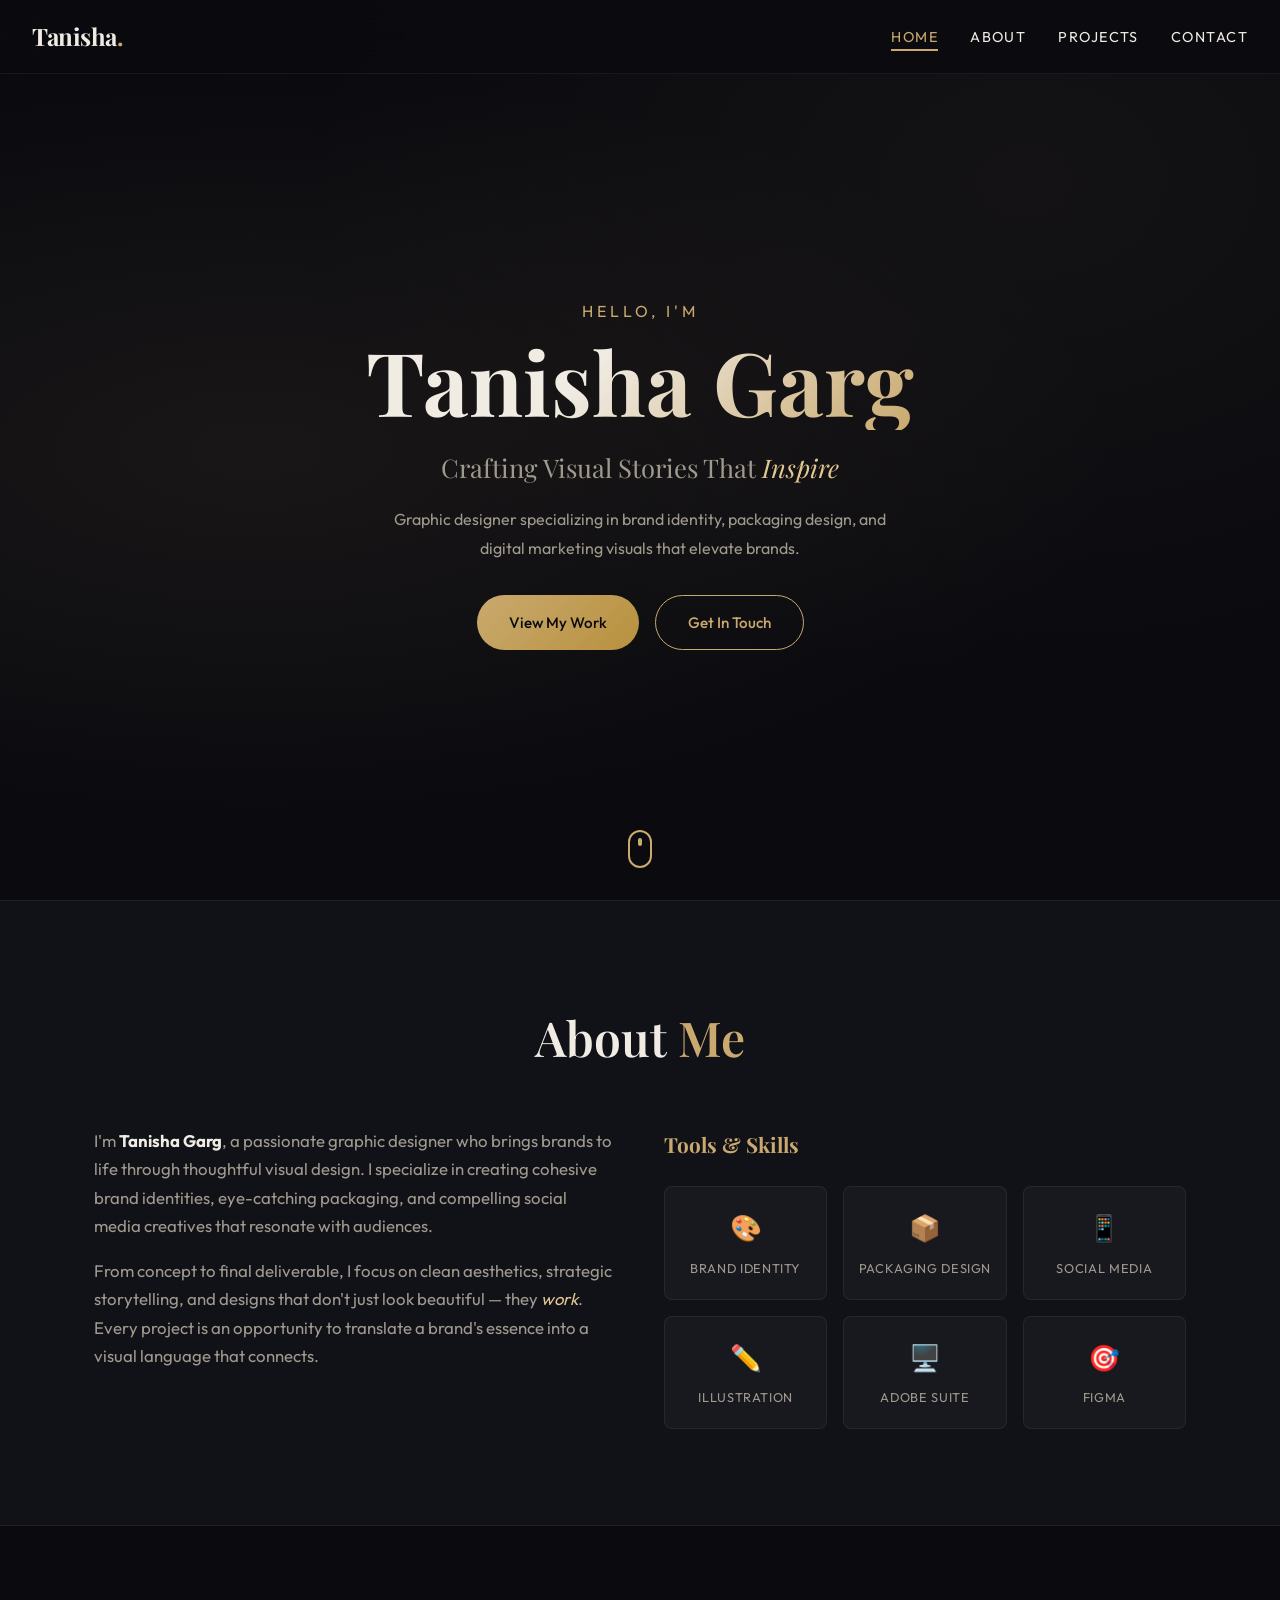
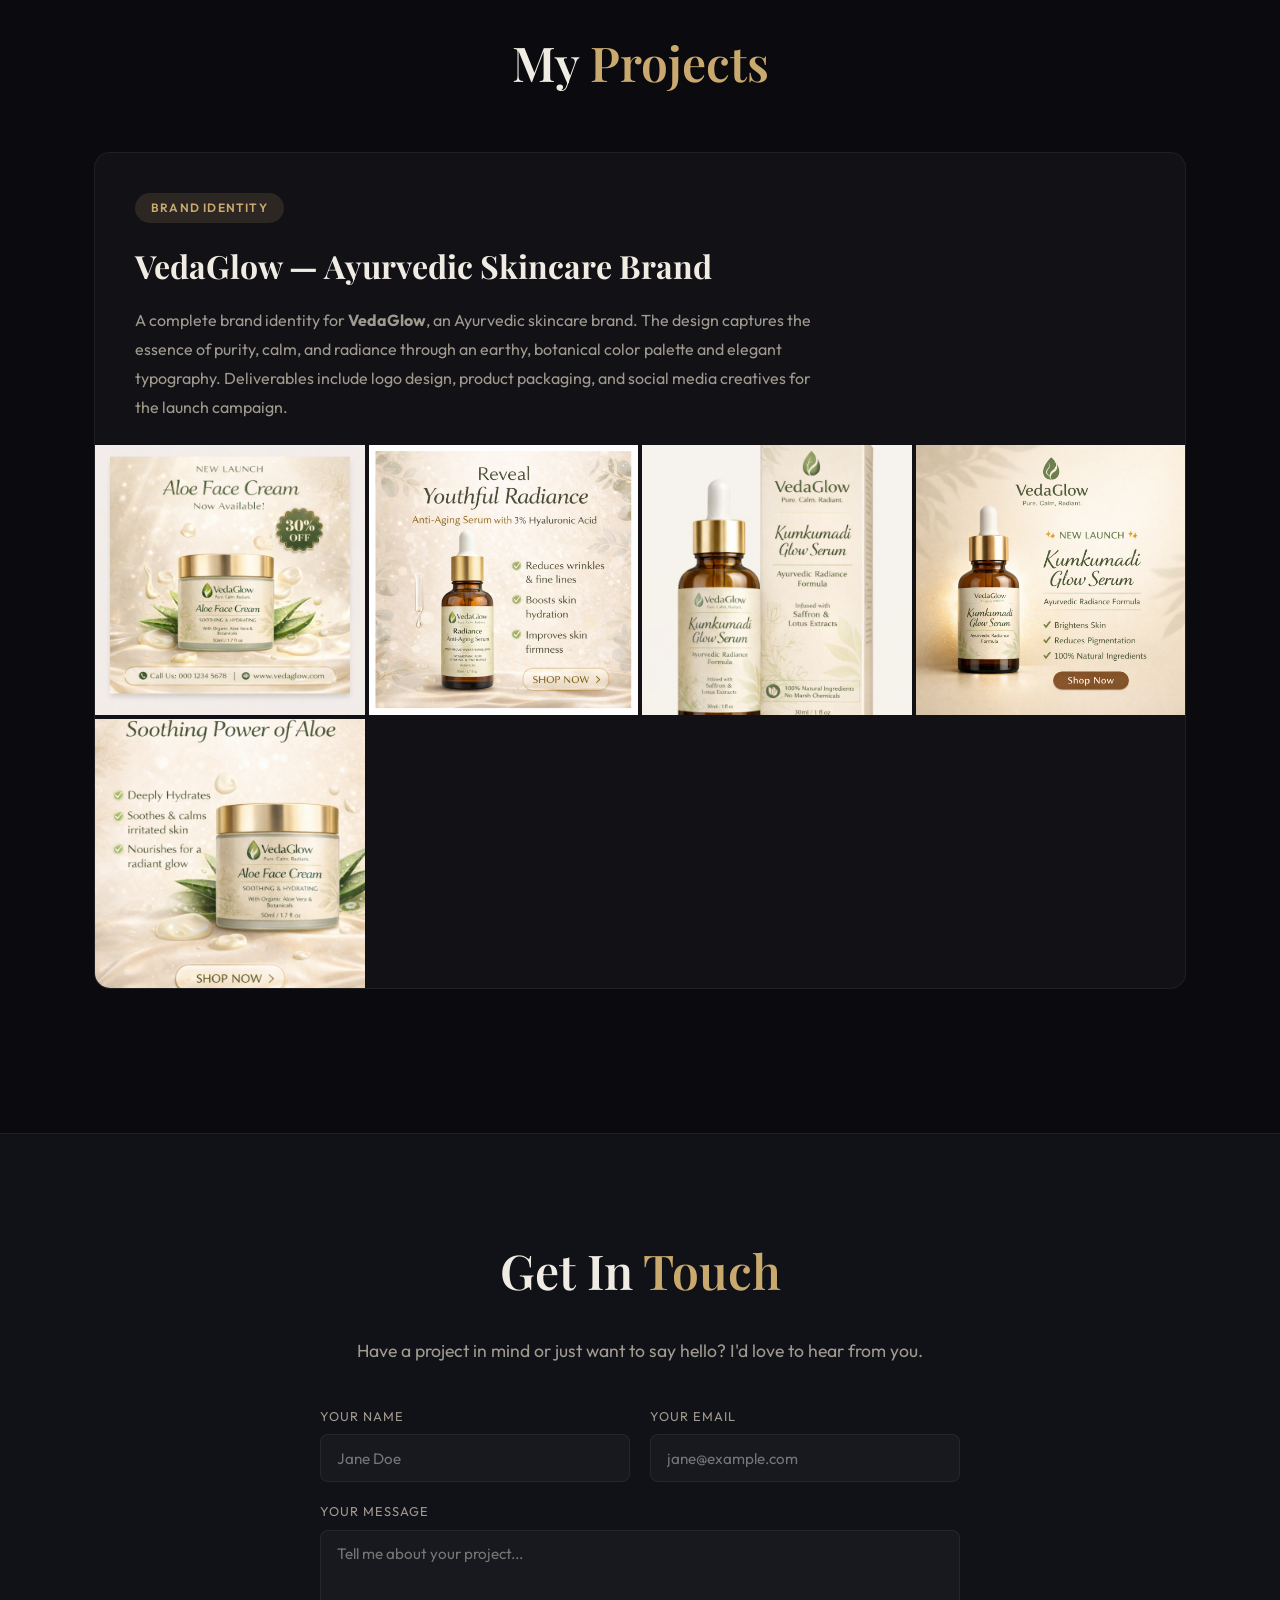
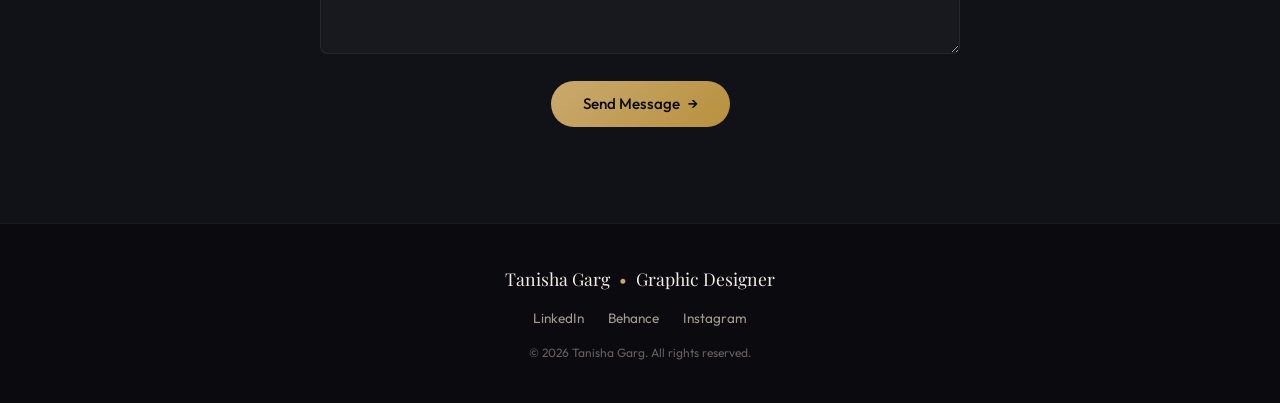
==== index.html @ 3cafcf08 "Initial portfolio website" ====
<!DOCTYPE html>
<html lang="en">
<head>
  <meta charset="UTF-8" />
  <meta name="viewport" content="width=device-width, initial-scale=1.0" />
  <title>Tanisha Garg — Graphic Designer Portfolio</title>
  <meta name="description" content="Portfolio of Tanisha Garg, a creative graphic designer specializing in brand identity, packaging, and visual storytelling." />

  <!-- Fonts -->
  <link rel="preconnect" href="https://fonts.googleapis.com" />
  <link rel="preconnect" href="https://fonts.gstatic.com" crossorigin />
  <link href="https://fonts.googleapis.com/css2?family=Outfit:wght@300;400;500;600;700&family=Playfair+Display:ital,wght@0,400;0,600;0,700;1,400&display=swap" rel="stylesheet" />

  <!-- Styles -->
  <link rel="stylesheet" href="style.css" />
</head>
<body>

  <!-- ═══════════════════ NAVBAR ═══════════════════ -->
  <nav class="navbar" id="navbar">
    <a href="#hero" class="nav-logo">Tanisha<span>.</span></a>
    <button class="nav-toggle" id="nav-toggle" aria-label="Toggle navigation">
      <span></span><span></span><span></span>
    </button>
    <ul class="nav-links" id="nav-links">
      <li><a href="#hero" class="nav-link active">Home</a></li>
      <li><a href="#about" class="nav-link">About</a></li>
      <li><a href="#projects" class="nav-link">Projects</a></li>
      <li><a href="#contact" class="nav-link">Contact</a></li>
    </ul>
  </nav>

  <!-- ═══════════════════ HERO ═══════════════════ -->
  <section class="hero" id="hero">
    <div class="hero-particles" id="hero-particles"></div>
    <div class="hero-content">
      <p class="hero-greeting reveal">Hello, I'm</p>
      <h1 class="hero-name reveal">Tanisha Garg</h1>
      <p class="hero-tagline reveal">Crafting Visual Stories That <em>Inspire</em></p>
      <p class="hero-description reveal">
        Graphic designer specializing in brand identity, packaging design,
        and digital marketing visuals that elevate brands.
      </p>
      <div class="hero-cta reveal">
        <a href="#projects" class="btn btn-primary">View My Work</a>
        <a href="#contact" class="btn btn-outline">Get In Touch</a>
      </div>
    </div>
    <div class="hero-scroll-indicator">
      <span></span>
    </div>
  </section>

  <!-- ═══════════════════ ABOUT ═══════════════════ -->
  <section class="about" id="about">
    <div class="container">
      <h2 class="section-title reveal">About <span>Me</span></h2>
      <div class="about-grid">
        <div class="about-text reveal">
          <p>
            I'm <strong>Tanisha Garg</strong>, a passionate graphic designer who brings brands
            to life through thoughtful visual design. I specialize in creating cohesive brand
            identities, eye-catching packaging, and compelling social media creatives that
            resonate with audiences.
          </p>
          <p>
            From concept to final deliverable, I focus on clean aesthetics, strategic
            storytelling, and designs that don't just look beautiful — they <em>work</em>.
            Every project is an opportunity to translate a brand's essence into a visual
            language that connects.
          </p>
        </div>
        <div class="about-skills reveal">
          <h3>Tools & Skills</h3>
          <div class="skills-grid">
            <div class="skill-item">
              <div class="skill-icon">🎨</div>
              <span>Brand Identity</span>
            </div>
            <div class="skill-item">
              <div class="skill-icon">📦</div>
              <span>Packaging Design</span>
            </div>
            <div class="skill-item">
              <div class="skill-icon">📱</div>
              <span>Social Media</span>
            </div>
            <div class="skill-item">
              <div class="skill-icon">✏️</div>
              <span>Illustration</span>
            </div>
            <div class="skill-item">
              <div class="skill-icon">🖥️</div>
              <span>Adobe Suite</span>
            </div>
            <div class="skill-item">
              <div class="skill-icon">🎯</div>
              <span>Figma</span>
            </div>
          </div>
        </div>
      </div>
    </div>
  </section>

  <!-- ═══════════════════ PROJECTS ═══════════════════ -->
  <section class="projects" id="projects">
    <div class="container">
      <h2 class="section-title reveal">My <span>Projects</span></h2>

      <!-- ─── PROJECT CARD: VedaGlow ─── -->
      <article class="project-card reveal" id="project-vedaglow">
        <div class="project-header">
          <div class="project-tag">Brand Identity</div>
          <h3 class="project-title">VedaGlow — Ayurvedic Skincare Brand</h3>
          <p class="project-description">
            A complete brand identity for <strong>VedaGlow</strong>, an Ayurvedic skincare brand.
            The design captures the essence of purity, calm, and radiance through an earthy,
            botanical color palette and elegant typography. Deliverables include logo design,
            product packaging, and social media creatives for the launch campaign.
          </p>
        </div>
        <div class="project-gallery">
          <div class="gallery-item">
            <img src="images/vedaglow-aloe-cream-ad.png" alt="VedaGlow Aloe Face Cream promotional ad" loading="lazy" />
          </div>
          <div class="gallery-item">
            <img src="images/vedaglow-anti-aging-serum.jpg" alt="VedaGlow Radiance Anti-Aging Serum ad" loading="lazy" />
          </div>
          <div class="gallery-item">
            <img src="images/vedaglow-kumkumadi-packaging.png" alt="VedaGlow Kumkumadi Glow Serum product packaging" loading="lazy" />
          </div>
          <div class="gallery-item">
            <img src="images/vedaglow-kumkumadi-ad.jpg" alt="VedaGlow Kumkumadi Glow Serum social media ad" loading="lazy" />
          </div>
          <div class="gallery-item">
            <img src="images/vedaglow-aloe-cream-shop.jpg" alt="VedaGlow Aloe Face Cream shop now creative" loading="lazy" />
          </div>
        </div>
      </article>

      <!-- ─── ADD MORE PROJECTS BELOW ─── -->
      <!--
        To add a new project, copy the <article class="project-card"> block above,
        paste it here, and update the images, title, description, and tag.
        See the walkthrough for detailed instructions.
      -->

    </div>
  </section>

  <!-- ═══════════════════ CONTACT ═══════════════════ -->
  <section class="contact" id="contact">
    <div class="container">
      <h2 class="section-title reveal">Get In <span>Touch</span></h2>
      <p class="contact-intro reveal">
        Have a project in mind or just want to say hello? I'd love to hear from you.
      </p>
      <form class="contact-form reveal" id="contact-form" action="https://formspree.io/f/your-form-id" method="POST">
        <div class="form-group">
          <label for="name">Your Name</label>
          <input type="text" id="name" name="name" placeholder="Jane Doe" required />
        </div>
        <div class="form-group">
          <label for="email">Your Email</label>
          <input type="email" id="email" name="email" placeholder="jane@example.com" required />
        </div>
        <div class="form-group full-width">
          <label for="message">Your Message</label>
          <textarea id="message" name="message" rows="5" placeholder="Tell me about your project..." required></textarea>
        </div>
        <button type="submit" class="btn btn-primary" id="submit-btn">
          Send Message <span class="btn-arrow">→</span>
        </button>
      </form>
    </div>
  </section>

  <!-- ═══════════════════ FOOTER ═══════════════════ -->
  <footer class="footer">
    <div class="container footer-content">
      <p class="footer-brand">Tanisha Garg <span>•</span> Graphic Designer</p>
      <div class="footer-links">
        <a href="https://www.linkedin.com/" target="_blank" rel="noopener" aria-label="LinkedIn">LinkedIn</a>
        <a href="https://www.behance.net/" target="_blank" rel="noopener" aria-label="Behance">Behance</a>
        <a href="https://www.instagram.com/" target="_blank" rel="noopener" aria-label="Instagram">Instagram</a>
      </div>
      <p class="footer-copy">&copy; 2026 Tanisha Garg. All rights reserved.</p>
    </div>
  </footer>

  <script src="script.js"></script>
</body>
</html>
---- style.css ----
/* ═══════════════════════════════════════════════════
   TANISHA GARG — PORTFOLIO  •  DESIGN SYSTEM
   ═══════════════════════════════════════════════════ */

/* ── Reset & Variables ── */
*, *::before, *::after { margin: 0; padding: 0; box-sizing: border-box; }

:root {
  /* Palette */
  --bg-primary:    #0a0a0f;
  --bg-secondary:  #111118;
  --bg-card:       rgba(255, 255, 255, 0.03);
  --bg-card-hover: rgba(255, 255, 255, 0.06);
  --text-primary:  #f0ece4;
  --text-secondary:#a09a8e;
  --accent:        #c9a96e;
  --accent-light:  #e0c891;
  --accent-glow:   rgba(201, 169, 110, 0.15);
  --border:        rgba(255, 255, 255, 0.06);
  --border-hover:  rgba(201, 169, 110, 0.3);

  /* Typography */
  --font-body:    'Outfit', sans-serif;
  --font-display: 'Playfair Display', serif;

  /* Spacing */
  --section-padding: 6rem 0;
  --container-width: 1140px;

  /* Misc */
  --radius:     16px;
  --radius-sm:  8px;
  --transition: 0.35s cubic-bezier(.4,0,.2,1);
}

html {
  scroll-behavior: smooth;
  scroll-padding-top: 80px;
}

body {
  font-family: var(--font-body);
  background: var(--bg-primary);
  color: var(--text-primary);
  line-height: 1.7;
  overflow-x: hidden;
  -webkit-font-smoothing: antialiased;
}

a { color: inherit; text-decoration: none; }
img { max-width: 100%; display: block; }
ul { list-style: none; }

.container {
  max-width: var(--container-width);
  margin: 0 auto;
  padding: 0 1.5rem;
}

/* ── Section Title ── */
.section-title {
  font-family: var(--font-display);
  font-size: clamp(2rem, 5vw, 3rem);
  text-align: center;
  margin-bottom: 3rem;
  font-weight: 600;
}
.section-title span { color: var(--accent); }

/* ═══════════════════════════════════════════════════
   NAVBAR
   ═══════════════════════════════════════════════════ */
.navbar {
  position: fixed;
  top: 0; left: 0; right: 0;
  z-index: 1000;
  display: flex;
  align-items: center;
  justify-content: space-between;
  padding: 1rem 2rem;
  background: rgba(10, 10, 15, 0.8);
  backdrop-filter: blur(20px);
  -webkit-backdrop-filter: blur(20px);
  border-bottom: 1px solid var(--border);
  transition: var(--transition);
}
.navbar.scrolled { padding: 0.7rem 2rem; background: rgba(10, 10, 15, 0.95); }

.nav-logo {
  font-family: var(--font-display);
  font-size: 1.5rem;
  font-weight: 700;
  letter-spacing: -0.02em;
}
.nav-logo span { color: var(--accent); }

.nav-links {
  display: flex; gap: 2rem;
}
.nav-link {
  font-size: 0.9rem;
  font-weight: 400;
  text-transform: uppercase;
  letter-spacing: 0.1em;
  position: relative;
  padding: 0.3rem 0;
  transition: color var(--transition);
}
.nav-link::after {
  content: '';
  position: absolute;
  bottom: 0; left: 0;
  width: 0; height: 2px;
  background: var(--accent);
  transition: width var(--transition);
}
.nav-link:hover,
.nav-link.active { color: var(--accent); }
.nav-link:hover::after,
.nav-link.active::after { width: 100%; }

/* Hamburger */
.nav-toggle {
  display: none;
  flex-direction: column;
  gap: 5px;
  background: none; border: none; cursor: pointer;
  padding: 4px;
}
.nav-toggle span {
  width: 24px; height: 2px;
  background: var(--text-primary);
  transition: var(--transition);
  border-radius: 2px;
}
.nav-toggle.open span:nth-child(1) { transform: rotate(45deg) translate(5px, 5px); }
.nav-toggle.open span:nth-child(2) { opacity: 0; }
.nav-toggle.open span:nth-child(3) { transform: rotate(-45deg) translate(5px, -5px); }

/* ═══════════════════════════════════════════════════
   HERO
   ═══════════════════════════════════════════════════ */
.hero {
  position: relative;
  min-height: 100vh;
  display: flex;
  align-items: center;
  justify-content: center;
  text-align: center;
  padding: 6rem 1.5rem 3rem;
  background:
    radial-gradient(ellipse at 20% 50%, rgba(201,169,110,0.08) 0%, transparent 60%),
    radial-gradient(ellipse at 80% 20%, rgba(201,169,110,0.05) 0%, transparent 50%),
    var(--bg-primary);
  overflow: hidden;
}

/* Animated particles (created by JS) */
.hero-particles {
  position: absolute; inset: 0;
  pointer-events: none;
  overflow: hidden;
}
.hero-particles .particle {
  position: absolute;
  border-radius: 50%;
  background: var(--accent);
  opacity: 0;
  animation: float-up linear infinite;
}
@keyframes float-up {
  0%   { opacity: 0; transform: translateY(0) scale(0.5); }
  15%  { opacity: 0.6; }
  100% { opacity: 0; transform: translateY(-100vh) scale(0); }
}

.hero-content { position: relative; z-index: 1; max-width: 720px; }

.hero-greeting {
  font-size: 1rem;
  text-transform: uppercase;
  letter-spacing: 0.25em;
  color: var(--accent);
  margin-bottom: 0.5rem;
}
.hero-name {
  font-family: var(--font-display);
  font-size: clamp(2.8rem, 8vw, 5.5rem);
  font-weight: 700;
  line-height: 1.1;
  margin-bottom: 1rem;
  background: linear-gradient(135deg, var(--text-primary) 40%, var(--accent) 100%);
  -webkit-background-clip: text;
  -webkit-text-fill-color: transparent;
  background-clip: text;
}
.hero-tagline {
  font-family: var(--font-display);
  font-size: clamp(1.1rem, 3vw, 1.6rem);
  font-weight: 400;
  color: var(--text-secondary);
  margin-bottom: 1rem;
}
.hero-tagline em {
  color: var(--accent-light);
  font-style: italic;
}
.hero-description {
  font-size: 1rem;
  color: var(--text-secondary);
  max-width: 520px;
  margin: 0 auto 2rem;
  line-height: 1.8;
}
.hero-cta { display: flex; gap: 1rem; justify-content: center; flex-wrap: wrap; }

/* Scroll indicator */
.hero-scroll-indicator {
  position: absolute;
  bottom: 2rem; left: 50%;
  transform: translateX(-50%);
}
.hero-scroll-indicator span {
  display: block;
  width: 24px; height: 38px;
  border: 2px solid var(--accent);
  border-radius: 12px;
  position: relative;
}
.hero-scroll-indicator span::after {
  content: '';
  position: absolute;
  top: 6px; left: 50%;
  width: 4px; height: 8px;
  margin-left: -2px;
  background: var(--accent);
  border-radius: 2px;
  animation: scroll-dot 2s ease-in-out infinite;
}
@keyframes scroll-dot {
  0%, 100% { transform: translateY(0); opacity: 1; }
  50%      { transform: translateY(14px); opacity: 0.2; }
}

/* ── Buttons ── */
.btn {
  display: inline-flex; align-items: center; gap: 0.5rem;
  padding: 0.85rem 2rem;
  border-radius: 50px;
  font-family: var(--font-body);
  font-size: 0.95rem;
  font-weight: 500;
  cursor: pointer;
  border: none;
  transition: var(--transition);
}
.btn-primary {
  background: linear-gradient(135deg, var(--accent), #b8913e);
  color: #0a0a0f;
}
.btn-primary:hover {
  transform: translateY(-2px);
  box-shadow: 0 8px 30px rgba(201, 169, 110, 0.3);
}
.btn-outline {
  background: transparent;
  border: 1px solid var(--accent);
  color: var(--accent);
}
.btn-outline:hover {
  background: var(--accent);
  color: var(--bg-primary);
  transform: translateY(-2px);
}
.btn-arrow { transition: transform var(--transition); }
.btn:hover .btn-arrow { transform: translateX(4px); }

/* ═══════════════════════════════════════════════════
   ABOUT
   ═══════════════════════════════════════════════════ */
.about {
  padding: var(--section-padding);
  background: var(--bg-secondary);
  border-top: 1px solid var(--border);
  border-bottom: 1px solid var(--border);
}

.about-grid {
  display: grid;
  grid-template-columns: 1fr 1fr;
  gap: 3rem;
  align-items: start;
}

.about-text p {
  color: var(--text-secondary);
  margin-bottom: 1rem;
  font-size: 1.05rem;
}
.about-text strong { color: var(--text-primary); }
.about-text em { color: var(--accent-light); }

.about-skills h3 {
  font-family: var(--font-display);
  font-size: 1.3rem;
  margin-bottom: 1.5rem;
  color: var(--accent);
}

.skills-grid {
  display: grid;
  grid-template-columns: repeat(3, 1fr);
  gap: 1rem;
}
.skill-item {
  display: flex; flex-direction: column;
  align-items: center; gap: 0.5rem;
  padding: 1.2rem 0.5rem;
  background: var(--bg-card);
  border: 1px solid var(--border);
  border-radius: var(--radius-sm);
  transition: var(--transition);
}
.skill-item:hover {
  border-color: var(--border-hover);
  background: var(--bg-card-hover);
  transform: translateY(-3px);
}
.skill-icon { font-size: 1.6rem; }
.skill-item span {
  font-size: 0.8rem;
  text-transform: uppercase;
  letter-spacing: 0.05em;
  color: var(--text-secondary);
}

/* ═══════════════════════════════════════════════════
   PROJECTS
   ═══════════════════════════════════════════════════ */
.projects {
  padding: var(--section-padding);
}

.project-card {
  background: var(--bg-card);
  border: 1px solid var(--border);
  border-radius: var(--radius);
  overflow: hidden;
  margin-bottom: 3rem;
  transition: var(--transition);
}
.project-card:hover {
  border-color: var(--border-hover);
  box-shadow: 0 20px 60px rgba(0,0,0,0.3);
}

.project-header {
  padding: 2.5rem 2.5rem 1.5rem;
}
.project-tag {
  display: inline-block;
  padding: 0.3rem 1rem;
  background: var(--accent-glow);
  color: var(--accent);
  border-radius: 50px;
  font-size: 0.75rem;
  font-weight: 600;
  text-transform: uppercase;
  letter-spacing: 0.1em;
  margin-bottom: 1rem;
}
.project-title {
  font-family: var(--font-display);
  font-size: clamp(1.4rem, 3vw, 2rem);
  margin-bottom: 0.8rem;
  color: var(--text-primary);
}
.project-description {
  color: var(--text-secondary);
  font-size: 1rem;
  max-width: 700px;
  line-height: 1.8;
}

/* ── Gallery Grid ── */
.project-gallery {
  display: grid;
  grid-template-columns: repeat(auto-fill, minmax(260px, 1fr));
  gap: 4px;
}
.gallery-item {
  overflow: hidden;
  cursor: pointer;
  position: relative;
  aspect-ratio: 1;
}
.gallery-item img {
  width: 100%; height: 100%;
  object-fit: cover;
  transition: transform 0.5s cubic-bezier(.4,0,.2,1);
}
.gallery-item:hover img {
  transform: scale(1.06);
}
.gallery-item::after {
  content: '';
  position: absolute; inset: 0;
  background: linear-gradient(180deg, transparent 60%, rgba(0,0,0,0.4));
  opacity: 0;
  transition: opacity var(--transition);
}
.gallery-item:hover::after { opacity: 1; }

/* ── Lightbox ── */
.lightbox {
  position: fixed; inset: 0;
  z-index: 2000;
  background: rgba(0,0,0,0.92);
  backdrop-filter: blur(10px);
  display: flex; align-items: center; justify-content: center;
  opacity: 0;
  pointer-events: none;
  transition: opacity 0.3s ease;
}
.lightbox.active { opacity: 1; pointer-events: all; }
.lightbox img {
  max-width: 90vw; max-height: 85vh;
  border-radius: var(--radius-sm);
  box-shadow: 0 20px 80px rgba(0,0,0,0.5);
}
.lightbox-close {
  position: absolute; top: 1.5rem; right: 2rem;
  font-size: 2rem; color: #fff;
  background: none; border: none; cursor: pointer;
  opacity: 0.7; transition: opacity var(--transition);
}
.lightbox-close:hover { opacity: 1; }

/* ═══════════════════════════════════════════════════
   CONTACT
   ═══════════════════════════════════════════════════ */
.contact {
  padding: var(--section-padding);
  background: var(--bg-secondary);
  border-top: 1px solid var(--border);
}
.contact-intro {
  text-align: center;
  color: var(--text-secondary);
  font-size: 1.1rem;
  margin-top: -1.5rem;
  margin-bottom: 2.5rem;
}

.contact-form {
  max-width: 640px;
  margin: 0 auto;
  display: grid;
  grid-template-columns: 1fr 1fr;
  gap: 1.2rem;
}
.form-group { display: flex; flex-direction: column; gap: 0.4rem; }
.form-group.full-width { grid-column: 1 / -1; }

.contact-form label {
  font-size: 0.8rem;
  text-transform: uppercase;
  letter-spacing: 0.08em;
  color: var(--text-secondary);
}
.contact-form input,
.contact-form textarea {
  background: var(--bg-card);
  border: 1px solid var(--border);
  border-radius: var(--radius-sm);
  padding: 0.85rem 1rem;
  font-family: var(--font-body);
  font-size: 0.95rem;
  color: var(--text-primary);
  transition: border-color var(--transition), box-shadow var(--transition);
  outline: none;
}
.contact-form input:focus,
.contact-form textarea:focus {
  border-color: var(--accent);
  box-shadow: 0 0 0 3px var(--accent-glow);
}
.contact-form textarea { resize: vertical; }

.contact-form .btn {
  grid-column: 1 / -1;
  justify-self: center;
  margin-top: 0.5rem;
}

/* ═══════════════════════════════════════════════════
   FOOTER
   ═══════════════════════════════════════════════════ */
.footer {
  padding: 2.5rem 0;
  border-top: 1px solid var(--border);
  text-align: center;
}
.footer-content {
  display: flex; flex-direction: column;
  align-items: center; gap: 0.8rem;
}
.footer-brand {
  font-family: var(--font-display);
  font-size: 1.1rem;
}
.footer-brand span { color: var(--accent); margin: 0 0.3rem; }

.footer-links { display: flex; gap: 1.5rem; }
.footer-links a {
  font-size: 0.85rem;
  color: var(--text-secondary);
  transition: color var(--transition);
}
.footer-links a:hover { color: var(--accent); }

.footer-copy {
  font-size: 0.75rem;
  color: var(--text-secondary);
  opacity: 0.6;
}

/* ═══════════════════════════════════════════════════
   REVEAL ANIMATIONS
   ═══════════════════════════════════════════════════ */
.reveal {
  opacity: 0;
  transform: translateY(30px);
  transition: opacity 0.7s ease, transform 0.7s ease;
}
.reveal.visible {
  opacity: 1;
  transform: translateY(0);
}

/* ═══════════════════════════════════════════════════
   RESPONSIVE
   ═══════════════════════════════════════════════════ */
@media (max-width: 768px) {
  .nav-toggle { display: flex; }
  .nav-links {
    position: fixed;
    top: 0; right: -100%;
    width: 260px; height: 100vh;
    flex-direction: column;
    background: var(--bg-secondary);
    padding: 5rem 2rem 2rem;
    gap: 1.2rem;
    transition: right var(--transition);
    border-left: 1px solid var(--border);
  }
  .nav-links.open { right: 0; }

  .about-grid { grid-template-columns: 1fr; gap: 2rem; }

  .contact-form { grid-template-columns: 1fr; }

  .project-gallery { grid-template-columns: repeat(auto-fill, minmax(180px, 1fr)); }
}

@media (max-width: 480px) {
  .hero { padding-top: 5rem; }
  .skills-grid { grid-template-columns: repeat(2, 1fr); }
  .project-header { padding: 1.5rem; }
  .project-gallery { grid-template-columns: 1fr 1fr; }
}
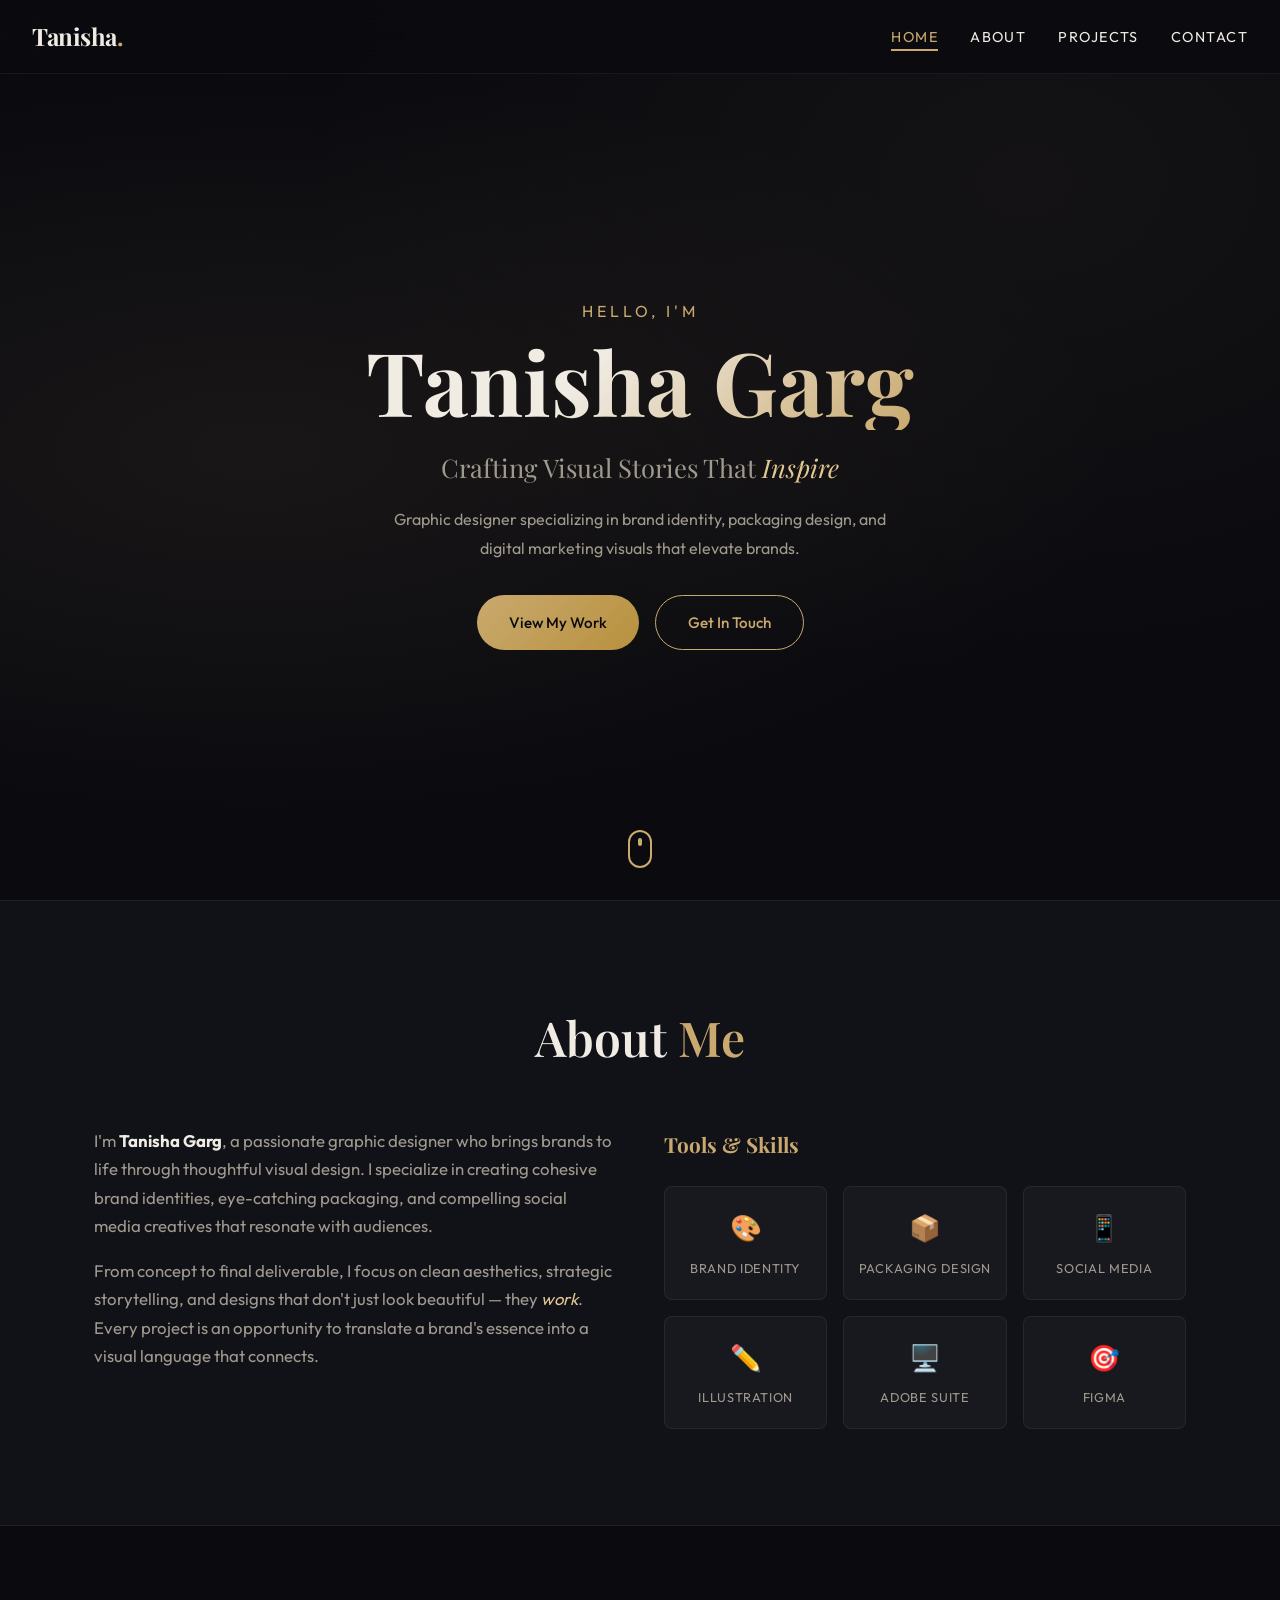
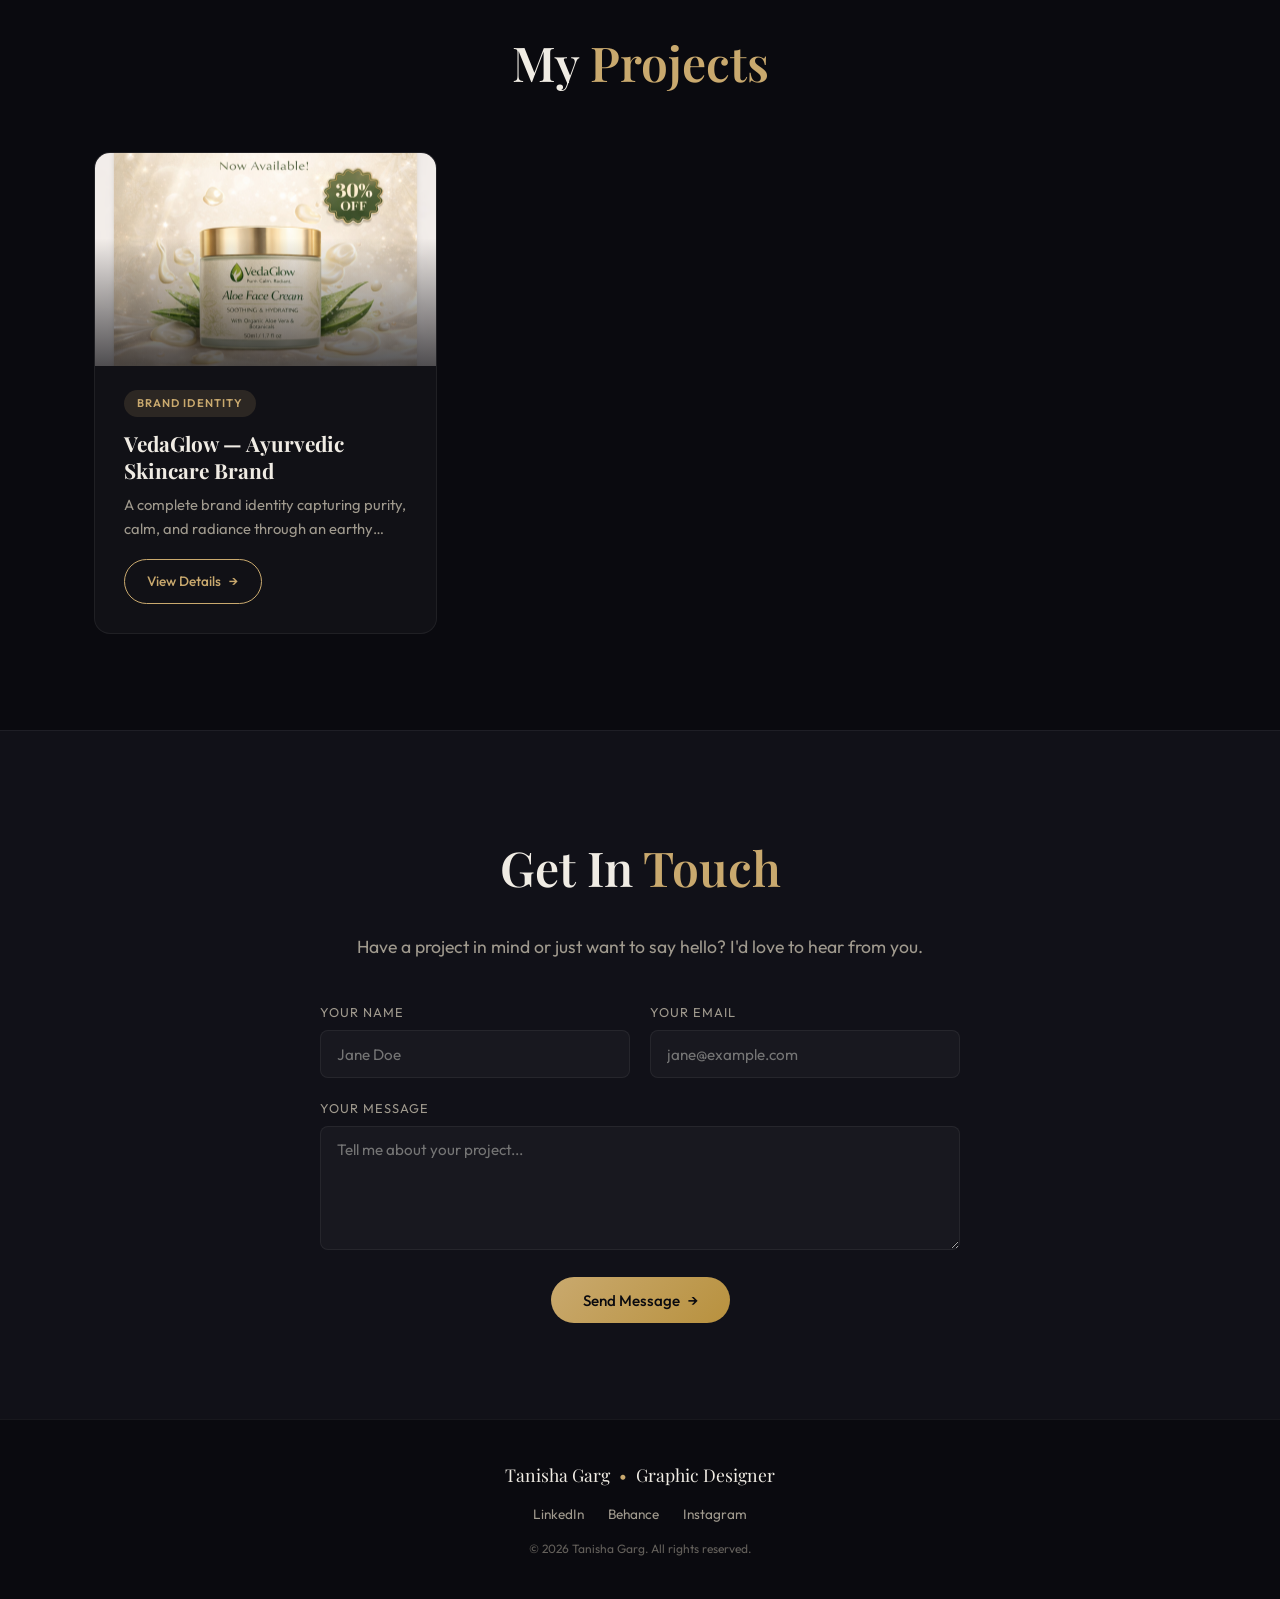
==== commit 8bbb3676: "static code" ====
--- a/index.html
+++ b/index.html
@@ -71,7 +71,7 @@
           </p>
         </div>
         <div class="about-skills reveal">
-          <h3>Tools & Skills</h3>
+          <h3>Tools &amp; Skills</h3>
           <div class="skills-grid">
             <div class="skill-item">
               <div class="skill-icon">🎨</div>
@@ -107,45 +107,9 @@
   <section class="projects" id="projects">
     <div class="container">
       <h2 class="section-title reveal">My <span>Projects</span></h2>
-
-      <!-- ─── PROJECT CARD: VedaGlow ─── -->
-      <article class="project-card reveal" id="project-vedaglow">
-        <div class="project-header">
-          <div class="project-tag">Brand Identity</div>
-          <h3 class="project-title">VedaGlow — Ayurvedic Skincare Brand</h3>
-          <p class="project-description">
-            A complete brand identity for <strong>VedaGlow</strong>, an Ayurvedic skincare brand.
-            The design captures the essence of purity, calm, and radiance through an earthy,
-            botanical color palette and elegant typography. Deliverables include logo design,
-            product packaging, and social media creatives for the launch campaign.
-          </p>
-        </div>
-        <div class="project-gallery">
-          <div class="gallery-item">
-            <img src="images/vedaglow-aloe-cream-ad.png" alt="VedaGlow Aloe Face Cream promotional ad" loading="lazy" />
-          </div>
-          <div class="gallery-item">
-            <img src="images/vedaglow-anti-aging-serum.jpg" alt="VedaGlow Radiance Anti-Aging Serum ad" loading="lazy" />
-          </div>
-          <div class="gallery-item">
-            <img src="images/vedaglow-kumkumadi-packaging.png" alt="VedaGlow Kumkumadi Glow Serum product packaging" loading="lazy" />
-          </div>
-          <div class="gallery-item">
-            <img src="images/vedaglow-kumkumadi-ad.jpg" alt="VedaGlow Kumkumadi Glow Serum social media ad" loading="lazy" />
-          </div>
-          <div class="gallery-item">
-            <img src="images/vedaglow-aloe-cream-shop.jpg" alt="VedaGlow Aloe Face Cream shop now creative" loading="lazy" />
-          </div>
-        </div>
-      </article>
-
-      <!-- ─── ADD MORE PROJECTS BELOW ─── -->
-      <!--
-        To add a new project, copy the <article class="project-card"> block above,
-        paste it here, and update the images, title, description, and tag.
-        See the walkthrough for detailed instructions.
-      -->
-
+      <div class="projects-grid" id="projects-grid">
+        <!-- Cards are injected dynamically from projects/projects.json -->
+      </div>
     </div>
   </section>
 
@@ -191,4 +155,4 @@
 
   <script src="script.js"></script>
 </body>
-</html>
+</html>
--- a/style.css
+++ b/style.css
@@ -272,6 +272,10 @@
   color: var(--bg-primary);
   transform: translateY(-2px);
 }
+.btn-sm {
+  padding: 0.6rem 1.4rem;
+  font-size: 0.85rem;
+}
 .btn-arrow { transition: transform var(--transition); }
 .btn:hover .btn-arrow { transform: translateX(4px); }
 
@@ -335,58 +339,166 @@
 }
 
 /* ═══════════════════════════════════════════════════
-   PROJECTS
+   PROJECTS — COMPACT CARDS GRID (index.html)
    ═══════════════════════════════════════════════════ */
 .projects {
   padding: var(--section-padding);
 }
 
-.project-card {
+.projects-grid {
+  display: grid;
+  grid-template-columns: repeat(auto-fill, minmax(340px, 1fr));
+  gap: 2rem;
+}
+
+.project-card-compact {
   background: var(--bg-card);
   border: 1px solid var(--border);
   border-radius: var(--radius);
   overflow: hidden;
-  margin-bottom: 3rem;
   transition: var(--transition);
-}
-.project-card:hover {
+  display: flex;
+  flex-direction: column;
+}
+.project-card-compact:hover {
   border-color: var(--border-hover);
-  box-shadow: 0 20px 60px rgba(0,0,0,0.3);
-}
-
-.project-header {
-  padding: 2.5rem 2.5rem 1.5rem;
-}
-.project-tag {
+  box-shadow: 0 16px 48px rgba(0, 0, 0, 0.35);
+  transform: translateY(-6px);
+}
+
+.card-thumb {
+  position: relative;
+  aspect-ratio: 16 / 10;
+  overflow: hidden;
+}
+.card-thumb img {
+  width: 100%; height: 100%;
+  object-fit: cover;
+  transition: transform 0.6s cubic-bezier(.4,0,.2,1);
+}
+.project-card-compact:hover .card-thumb img {
+  transform: scale(1.06);
+}
+.card-thumb-overlay {
+  position: absolute; inset: 0;
+  background: linear-gradient(180deg, transparent 40%, rgba(10, 10, 15, 0.7));
+  pointer-events: none;
+}
+
+.card-body {
+  padding: 1.5rem 1.8rem 1.8rem;
+  display: flex;
+  flex-direction: column;
+  flex: 1;
+}
+
+.card-tag {
   display: inline-block;
-  padding: 0.3rem 1rem;
+  width: fit-content;
+  padding: 0.25rem 0.8rem;
   background: var(--accent-glow);
   color: var(--accent);
   border-radius: 50px;
-  font-size: 0.75rem;
+  font-size: 0.7rem;
   font-weight: 600;
   text-transform: uppercase;
   letter-spacing: 0.1em;
+  margin-bottom: 0.8rem;
+}
+
+.card-title {
+  font-family: var(--font-display);
+  font-size: 1.3rem;
+  line-height: 1.3;
+  margin-bottom: 0.6rem;
+  color: var(--text-primary);
+}
+
+.card-excerpt {
+  color: var(--text-secondary);
+  font-size: 0.92rem;
+  line-height: 1.6;
+  margin-bottom: 1.2rem;
+  flex: 1;
+  /* Clamp to ~2 lines */
+  display: -webkit-box;
+  -webkit-line-clamp: 2;
+  -webkit-box-orient: vertical;
+  overflow: hidden;
+}
+
+.card-body .btn {
+  align-self: flex-start;
+}
+
+/* ═══════════════════════════════════════════════════
+   PROJECT DETAIL PAGE (project.html)
+   ═══════════════════════════════════════════════════ */
+.page-project-detail {
+  padding-top: 80px;
+}
+
+.project-detail {
+  padding: 2rem 0 4rem;
+  min-height: 60vh;
+}
+
+.back-link {
+  display: inline-flex;
+  align-items: center;
+  gap: 0.4rem;
+  font-size: 0.9rem;
+  color: var(--accent);
+  margin-bottom: 2.5rem;
+  transition: var(--transition);
+  padding: 0.4rem 0;
+}
+.back-link:hover {
+  color: var(--accent-light);
+  transform: translateX(-4px);
+}
+
+.project-detail-header {
+  margin-bottom: 2.5rem;
+}
+
+.project-detail-title {
+  font-family: var(--font-display);
+  font-size: clamp(1.8rem, 4vw, 2.8rem);
+  font-weight: 700;
+  line-height: 1.2;
   margin-bottom: 1rem;
-}
-.project-title {
-  font-family: var(--font-display);
-  font-size: clamp(1.4rem, 3vw, 2rem);
-  margin-bottom: 0.8rem;
-  color: var(--text-primary);
-}
-.project-description {
-  color: var(--text-secondary);
-  font-size: 1rem;
-  max-width: 700px;
-  line-height: 1.8;
-}
-
-/* ── Gallery Grid ── */
+  background: linear-gradient(135deg, var(--text-primary) 40%, var(--accent) 100%);
+  -webkit-background-clip: text;
+  -webkit-text-fill-color: transparent;
+  background-clip: text;
+}
+
+.project-detail-desc {
+  color: var(--text-secondary);
+  font-size: 1.05rem;
+  max-width: 750px;
+  line-height: 1.85;
+}
+
+.detail-error {
+  color: var(--text-secondary);
+  font-size: 1.1rem;
+  text-align: center;
+  padding: 4rem 0;
+}
+.detail-error a {
+  color: var(--accent);
+  border-bottom: 1px solid var(--accent);
+}
+
+/* ── Gallery Grid (shared between detail page & legacy) ── */
 .project-gallery {
   display: grid;
-  grid-template-columns: repeat(auto-fill, minmax(260px, 1fr));
-  gap: 4px;
+  grid-template-columns: repeat(auto-fill, minmax(280px, 1fr));
+  gap: 6px;
+  border-radius: var(--radius);
+  overflow: hidden;
 }
 .gallery-item {
   overflow: hidden;
@@ -560,12 +672,13 @@
 
   .contact-form { grid-template-columns: 1fr; }
 
+  .projects-grid { grid-template-columns: 1fr; }
+
   .project-gallery { grid-template-columns: repeat(auto-fill, minmax(180px, 1fr)); }
 }
 
 @media (max-width: 480px) {
   .hero { padding-top: 5rem; }
   .skills-grid { grid-template-columns: repeat(2, 1fr); }
-  .project-header { padding: 1.5rem; }
   .project-gallery { grid-template-columns: 1fr 1fr; }
 }
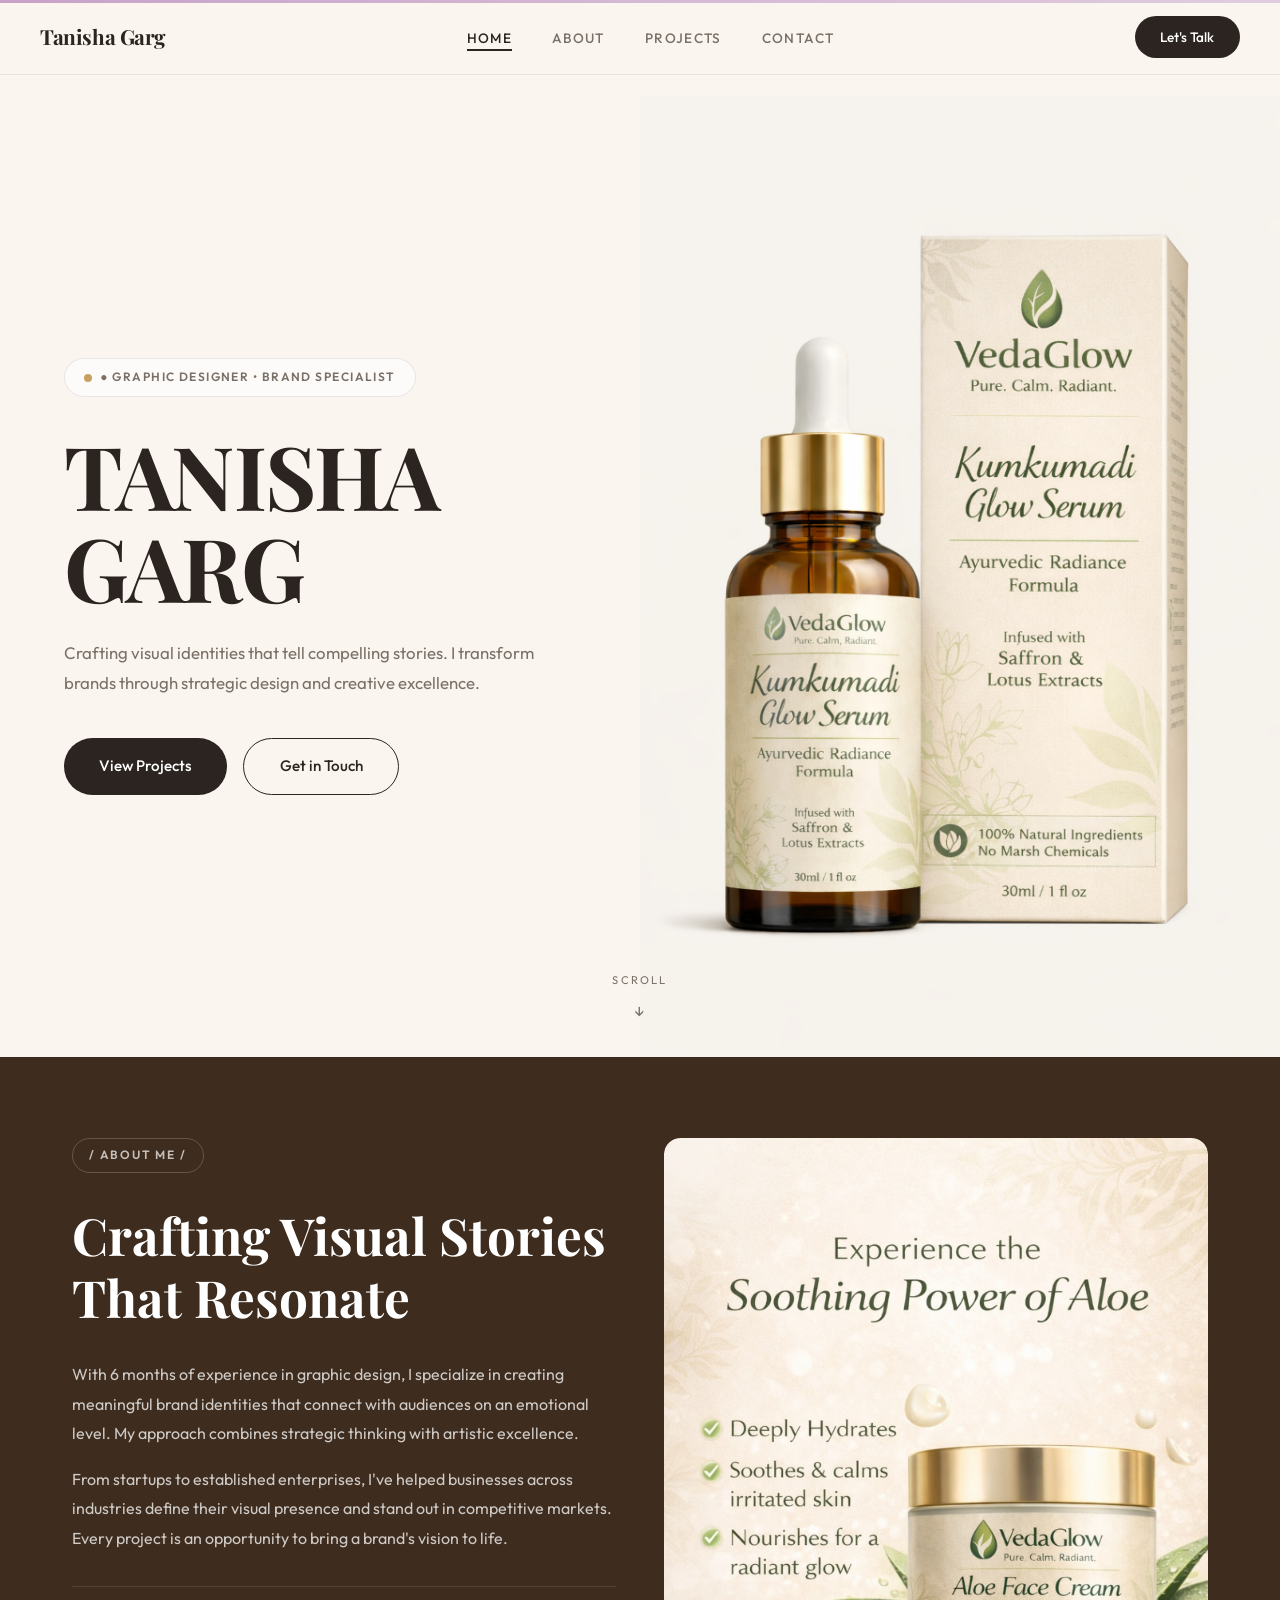
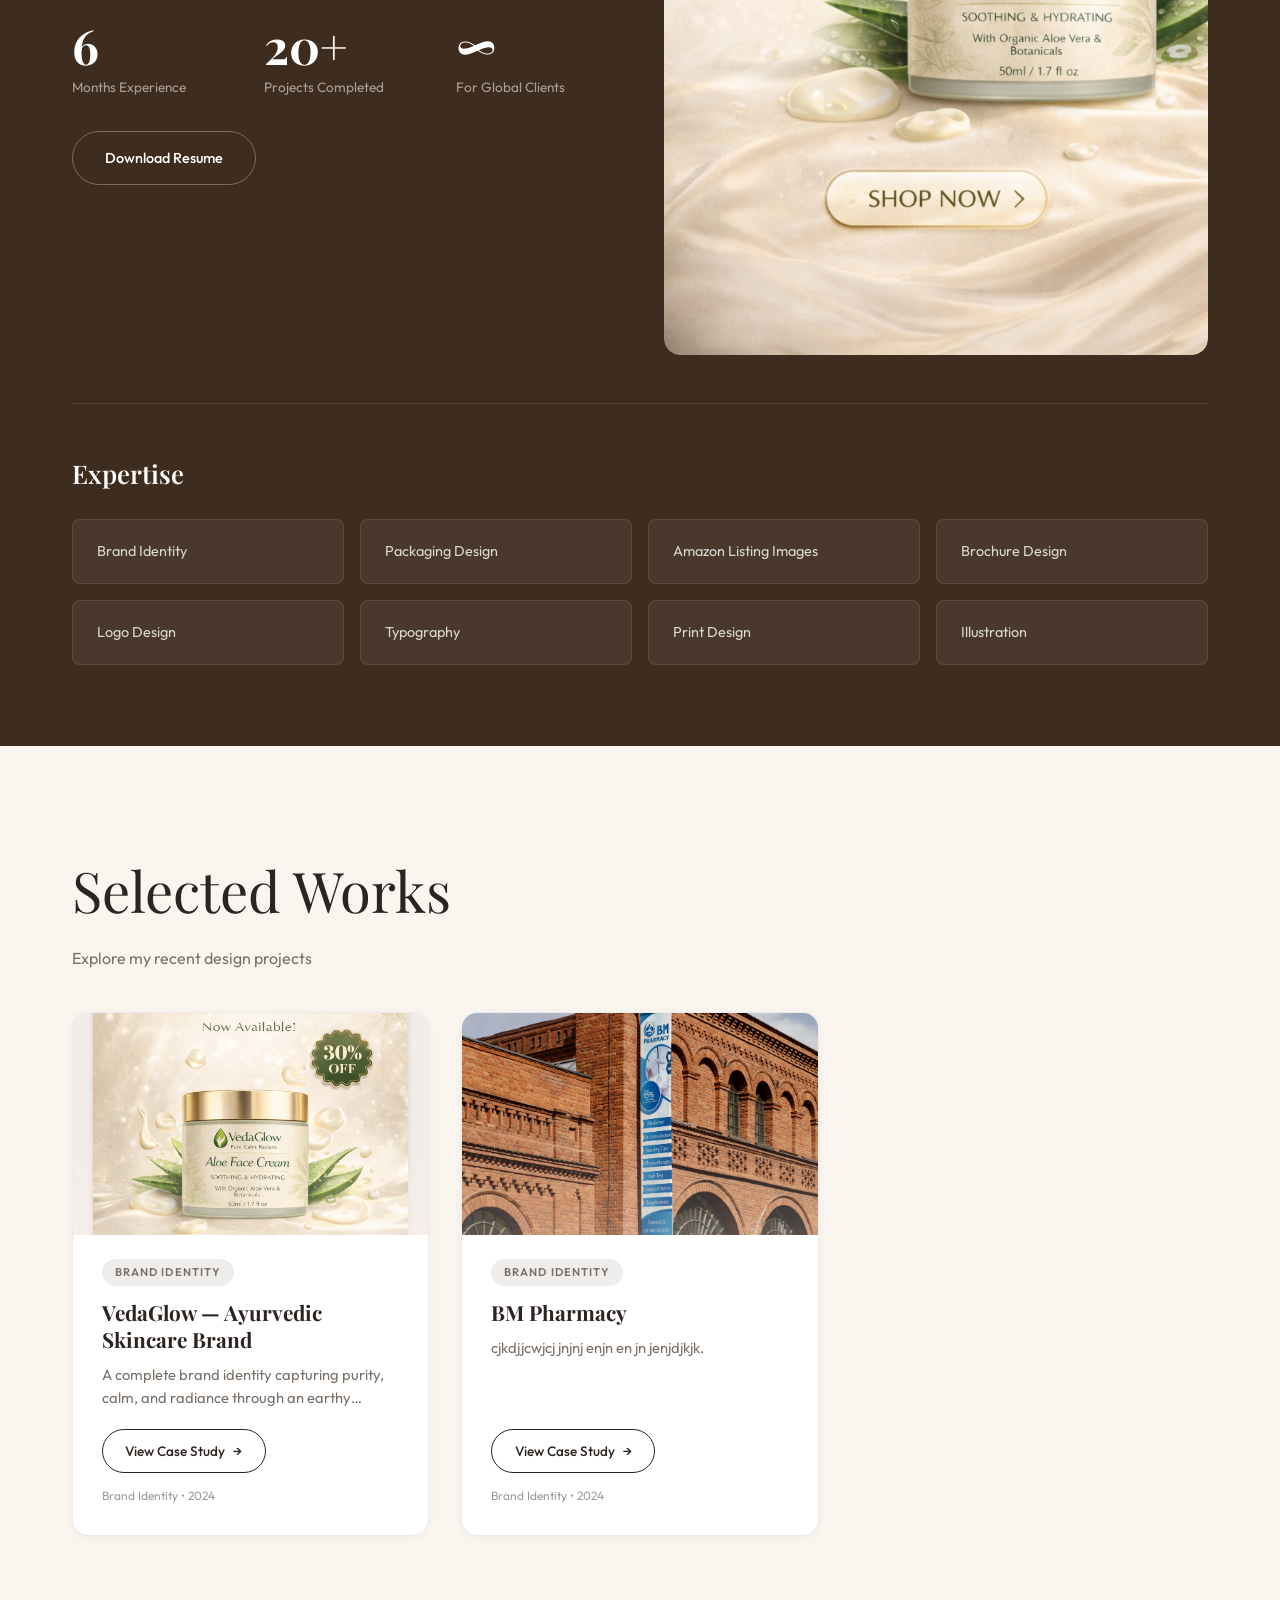
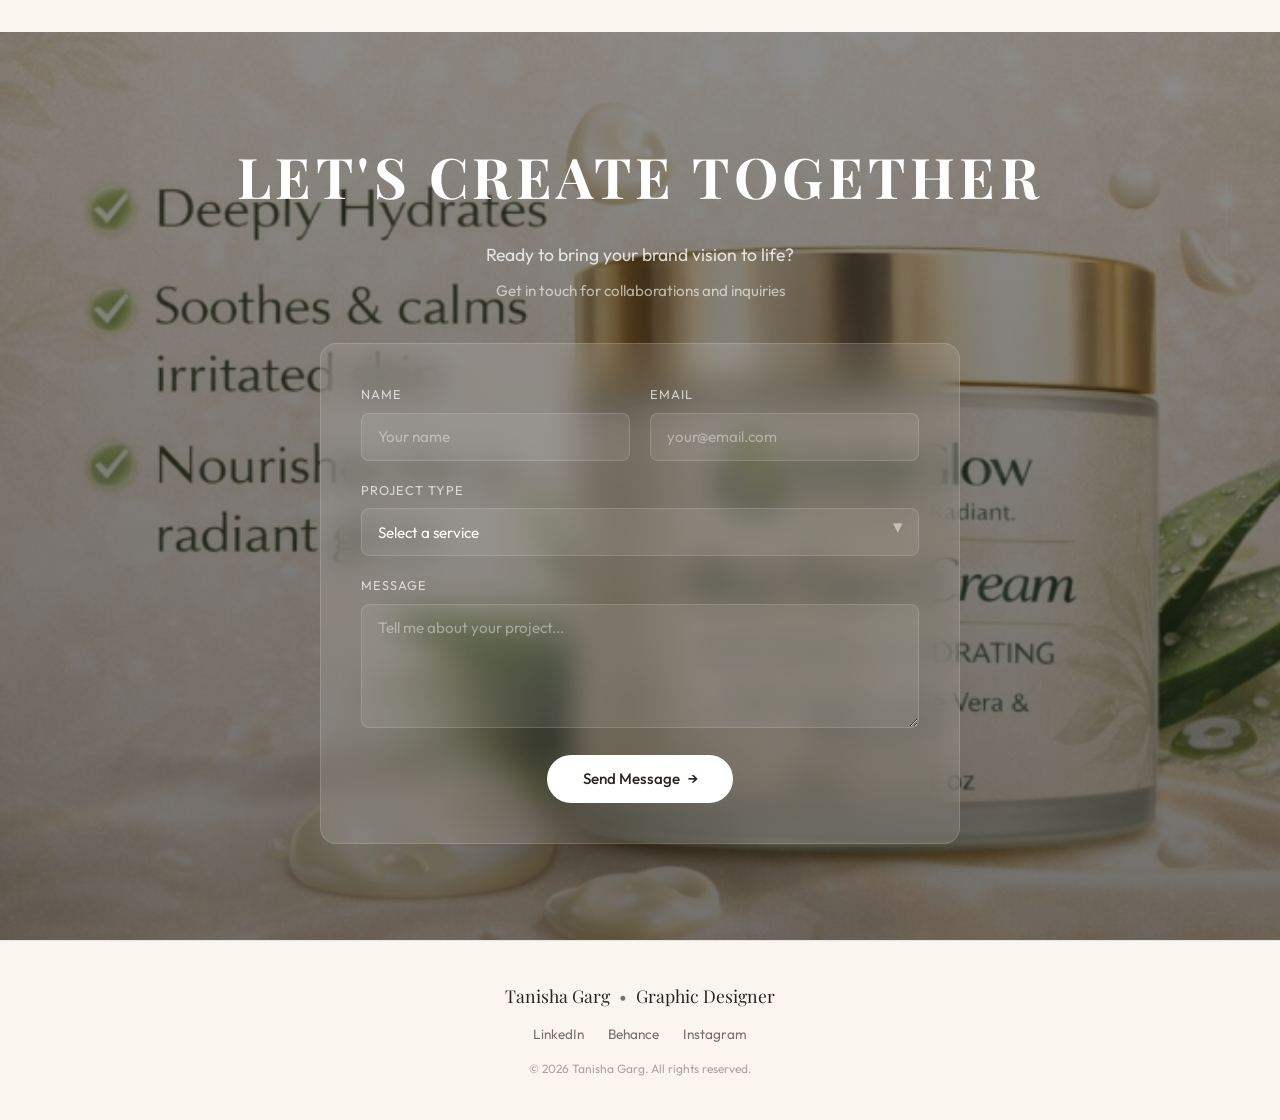
==== commit 33600d3a: "updated_code" ====
--- a/index.html
+++ b/index.html
@@ -18,7 +18,7 @@
 
   <!-- ═══════════════════ NAVBAR ═══════════════════ -->
   <nav class="navbar" id="navbar">
-    <a href="#hero" class="nav-logo">Tanisha<span>.</span></a>
+    <a href="#hero" class="nav-logo">Tanisha Garg</a>
     <button class="nav-toggle" id="nav-toggle" aria-label="Toggle navigation">
       <span></span><span></span><span></span>
     </button>
@@ -28,76 +28,87 @@
       <li><a href="#projects" class="nav-link">Projects</a></li>
       <li><a href="#contact" class="nav-link">Contact</a></li>
     </ul>
+    <a href="#contact" class="nav-cta">Let's Talk</a>
   </nav>
 
   <!-- ═══════════════════ HERO ═══════════════════ -->
   <section class="hero" id="hero">
-    <div class="hero-particles" id="hero-particles"></div>
     <div class="hero-content">
-      <p class="hero-greeting reveal">Hello, I'm</p>
-      <h1 class="hero-name reveal">Tanisha Garg</h1>
-      <p class="hero-tagline reveal">Crafting Visual Stories That <em>Inspire</em></p>
+      <div class="hero-badge reveal">● GRAPHIC DESIGNER • BRAND SPECIALIST</div>
+      <h1 class="hero-name reveal">TANISHA<br>GARG</h1>
       <p class="hero-description reveal">
-        Graphic designer specializing in brand identity, packaging design,
-        and digital marketing visuals that elevate brands.
+        Crafting visual identities that tell compelling stories. I
+        transform brands through strategic design and creative
+        excellence.
       </p>
       <div class="hero-cta reveal">
-        <a href="#projects" class="btn btn-primary">View My Work</a>
-        <a href="#contact" class="btn btn-outline">Get In Touch</a>
+        <a href="#projects" class="btn btn-primary">View Projects</a>
+        <a href="#contact" class="btn btn-outline">Get in Touch</a>
       </div>
     </div>
+    <div class="hero-image">
+      <img src="images/vedaglow-kumkumadi-packaging.png" alt="Tanisha Garg — Designer" />
+    </div>
     <div class="hero-scroll-indicator">
-      <span></span>
+      <span class="scroll-text">SCROLL</span>
+      <span class="scroll-arrow">↓</span>
     </div>
   </section>
 
   <!-- ═══════════════════ ABOUT ═══════════════════ -->
   <section class="about" id="about">
     <div class="container">
-      <h2 class="section-title reveal">About <span>Me</span></h2>
       <div class="about-grid">
         <div class="about-text reveal">
+          <span class="about-label">/ ABOUT ME /</span>
+          <h2 class="about-heading">Crafting Visual Stories That Resonate</h2>
           <p>
-            I'm <strong>Tanisha Garg</strong>, a passionate graphic designer who brings brands
-            to life through thoughtful visual design. I specialize in creating cohesive brand
-            identities, eye-catching packaging, and compelling social media creatives that
-            resonate with audiences.
+            With 6 months of experience in graphic design, I specialize in creating
+            meaningful brand identities that connect with audiences on an emotional
+            level. My approach combines strategic thinking with artistic excellence.
           </p>
           <p>
-            From concept to final deliverable, I focus on clean aesthetics, strategic
-            storytelling, and designs that don't just look beautiful — they <em>work</em>.
-            Every project is an opportunity to translate a brand's essence into a visual
-            language that connects.
+            From startups to established enterprises, I've helped businesses across industries
+            define their visual presence and stand out in competitive markets. Every project is
+            an opportunity to bring a brand's vision to life.
           </p>
-        </div>
-        <div class="about-skills reveal">
-          <h3>Tools &amp; Skills</h3>
-          <div class="skills-grid">
-            <div class="skill-item">
-              <div class="skill-icon">🎨</div>
-              <span>Brand Identity</span>
+
+          <!-- Stats Row -->
+          <div class="about-stats">
+            <div class="stat-item">
+              <div class="stat-number">6</div>
+              <div class="stat-label">Months Experience</div>
             </div>
-            <div class="skill-item">
-              <div class="skill-icon">📦</div>
-              <span>Packaging Design</span>
+            <div class="stat-item">
+              <div class="stat-number">20+</div>
+              <div class="stat-label">Projects Completed</div>
             </div>
-            <div class="skill-item">
-              <div class="skill-icon">📱</div>
-              <span>Social Media</span>
-            </div>
-            <div class="skill-item">
-              <div class="skill-icon">✏️</div>
-              <span>Illustration</span>
-            </div>
-            <div class="skill-item">
-              <div class="skill-icon">🖥️</div>
-              <span>Adobe Suite</span>
-            </div>
-            <div class="skill-item">
-              <div class="skill-icon">🎯</div>
-              <span>Figma</span>
+            <div class="stat-item">
+              <div class="stat-number">∞</div>
+              <div class="stat-label">For Global Clients</div>
             </div>
           </div>
+
+          <a href="#" class="btn-resume reveal">Download Resume</a>
+        </div>
+
+        <div class="about-image reveal">
+          <img src="images/vedaglow-aloe-cream-shop.jpg" alt="Creative workspace" />
+        </div>
+      </div>
+
+      <!-- Expertise Grid -->
+      <div class="expertise reveal">
+        <h3>Expertise</h3>
+        <div class="expertise-grid">
+          <div class="expertise-item">Brand Identity</div>
+          <div class="expertise-item">Packaging Design</div>
+          <div class="expertise-item">Amazon Listing Images</div>
+          <div class="expertise-item">Brochure Design</div>
+          <div class="expertise-item">Logo Design</div>
+          <div class="expertise-item">Typography</div>
+          <div class="expertise-item">Print Design</div>
+          <div class="expertise-item">Illustration</div>
         </div>
       </div>
     </div>
@@ -106,7 +117,10 @@
   <!-- ═══════════════════ PROJECTS ═══════════════════ -->
   <section class="projects" id="projects">
     <div class="container">
-      <h2 class="section-title reveal">My <span>Projects</span></h2>
+      <div class="projects-header reveal">
+        <h2>Selected Works</h2>
+        <p>Explore my recent design projects</p>
+      </div>
       <div class="projects-grid" id="projects-grid">
         <!-- Cards are injected dynamically from projects/projects.json -->
       </div>
@@ -116,21 +130,32 @@
   <!-- ═══════════════════ CONTACT ═══════════════════ -->
   <section class="contact" id="contact">
     <div class="container">
-      <h2 class="section-title reveal">Get In <span>Touch</span></h2>
-      <p class="contact-intro reveal">
-        Have a project in mind or just want to say hello? I'd love to hear from you.
-      </p>
+      <h2 class="contact-headline reveal">LET'S CREATE TOGETHER</h2>
+      <p class="contact-sub reveal">Ready to bring your brand vision to life?</p>
+      <p class="contact-sub2 reveal">Get in touch for collaborations and inquiries</p>
+
       <form class="contact-form reveal" id="contact-form" action="https://formspree.io/f/your-form-id" method="POST">
         <div class="form-group">
-          <label for="name">Your Name</label>
-          <input type="text" id="name" name="name" placeholder="Jane Doe" required />
+          <label for="name">Name</label>
+          <input type="text" id="name" name="name" placeholder="Your name" required />
         </div>
         <div class="form-group">
-          <label for="email">Your Email</label>
-          <input type="email" id="email" name="email" placeholder="jane@example.com" required />
+          <label for="email">Email</label>
+          <input type="email" id="email" name="email" placeholder="your@email.com" required />
+        </div>
+        <div class="form-group full-width select-wrapper">
+          <label for="project-type">Project Type</label>
+          <select id="project-type" name="project-type">
+            <option value="">Select a service</option>
+            <option value="brand-identity">Brand Identity</option>
+            <option value="packaging">Packaging Design</option>
+            <option value="social-media">Social Media Creatives</option>
+            <option value="logo">Logo Design</option>
+            <option value="other">Other</option>
+          </select>
         </div>
         <div class="form-group full-width">
-          <label for="message">Your Message</label>
+          <label for="message">Message</label>
           <textarea id="message" name="message" rows="5" placeholder="Tell me about your project..." required></textarea>
         </div>
         <button type="submit" class="btn btn-primary" id="submit-btn">
--- a/style.css
+++ b/style.css
@@ -1,23 +1,25 @@
 /* ═══════════════════════════════════════════════════
    TANISHA GARG — PORTFOLIO  •  DESIGN SYSTEM
+   Light Warm Beige Theme
    ═══════════════════════════════════════════════════ */
 
 /* ── Reset & Variables ── */
 *, *::before, *::after { margin: 0; padding: 0; box-sizing: border-box; }
 
 :root {
-  /* Palette */
-  --bg-primary:    #0a0a0f;
-  --bg-secondary:  #111118;
-  --bg-card:       rgba(255, 255, 255, 0.03);
-  --bg-card-hover: rgba(255, 255, 255, 0.06);
-  --text-primary:  #f0ece4;
-  --text-secondary:#a09a8e;
-  --accent:        #c9a96e;
-  --accent-light:  #e0c891;
-  --accent-glow:   rgba(201, 169, 110, 0.15);
-  --border:        rgba(255, 255, 255, 0.06);
-  --border-hover:  rgba(201, 169, 110, 0.3);
+  /* Palette — Warm Beige / Earthy */
+  --bg-primary:    #faf5ef;
+  --bg-secondary:  #3e2c1e;
+  --bg-card:       rgba(62, 44, 30, 0.04);
+  --bg-card-hover: rgba(62, 44, 30, 0.08);
+  --text-primary:  #2c2420;
+  --text-secondary:#7a7068;
+  --accent:        #2c2420;
+  --accent-light:  #4a3f38;
+  --accent-glow:   rgba(62, 44, 30, 0.08);
+  --border:        rgba(0, 0, 0, 0.08);
+  --border-hover:  rgba(62, 44, 30, 0.2);
+  --green:         #4a7c59;
 
   /* Typography */
   --font-body:    'Outfit', sans-serif;
@@ -25,7 +27,7 @@
 
   /* Spacing */
   --section-padding: 6rem 0;
-  --container-width: 1140px;
+  --container-width: 1200px;
 
   /* Misc */
   --radius:     16px;
@@ -54,7 +56,7 @@
 .container {
   max-width: var(--container-width);
   margin: 0 auto;
-  padding: 0 1.5rem;
+  padding: 0 2rem;
 }
 
 /* ── Section Title ── */
@@ -64,6 +66,7 @@
   text-align: center;
   margin-bottom: 3rem;
   font-weight: 600;
+  color: var(--text-primary);
 }
 .section-title span { color: var(--accent); }
 
@@ -77,33 +80,45 @@
   display: flex;
   align-items: center;
   justify-content: space-between;
-  padding: 1rem 2rem;
-  background: rgba(10, 10, 15, 0.8);
+  padding: 1rem 2.5rem;
+  background: rgba(250, 245, 239, 0.9);
   backdrop-filter: blur(20px);
   -webkit-backdrop-filter: blur(20px);
   border-bottom: 1px solid var(--border);
   transition: var(--transition);
 }
-.navbar.scrolled { padding: 0.7rem 2rem; background: rgba(10, 10, 15, 0.95); }
+.navbar::before {
+  content: '';
+  position: absolute;
+  top: 0; left: 0; right: 0;
+  height: 3px;
+  background: linear-gradient(90deg, #c8a2c8, #d4b8d4, #e0cce0);
+}
+.navbar.scrolled { padding: 0.7rem 2.5rem; background: rgba(250, 245, 239, 0.97); }
 
 .nav-logo {
   font-family: var(--font-display);
-  font-size: 1.5rem;
+  font-size: 1.3rem;
   font-weight: 700;
   letter-spacing: -0.02em;
-}
-.nav-logo span { color: var(--accent); }
+  color: var(--text-primary);
+  display: flex;
+  align-items: center;
+  gap: 0.5rem;
+}
+.nav-logo span { color: var(--green); }
 
 .nav-links {
-  display: flex; gap: 2rem;
+  display: flex; gap: 2.5rem;
 }
 .nav-link {
-  font-size: 0.9rem;
-  font-weight: 400;
+  font-size: 0.85rem;
+  font-weight: 500;
   text-transform: uppercase;
   letter-spacing: 0.1em;
   position: relative;
   padding: 0.3rem 0;
+  color: var(--text-secondary);
   transition: color var(--transition);
 }
 .nav-link::after {
@@ -111,13 +126,32 @@
   position: absolute;
   bottom: 0; left: 0;
   width: 0; height: 2px;
-  background: var(--accent);
+  background: var(--text-primary);
   transition: width var(--transition);
 }
 .nav-link:hover,
-.nav-link.active { color: var(--accent); }
+.nav-link.active { color: var(--text-primary); }
 .nav-link:hover::after,
 .nav-link.active::after { width: 100%; }
+
+/* Let's Talk button in nav */
+.nav-cta {
+  display: inline-flex;
+  align-items: center;
+  padding: 0.6rem 1.6rem;
+  background: var(--text-primary);
+  color: #fff;
+  border-radius: 50px;
+  font-size: 0.85rem;
+  font-weight: 500;
+  transition: var(--transition);
+  border: none;
+  cursor: pointer;
+}
+.nav-cta:hover {
+  background: var(--accent-light);
+  transform: translateY(-1px);
+}
 
 /* Hamburger */
 .nav-toggle {
@@ -138,114 +172,115 @@
 .nav-toggle.open span:nth-child(3) { transform: rotate(-45deg) translate(5px, -5px); }
 
 /* ═══════════════════════════════════════════════════
-   HERO
+   HERO — Two-Column Layout
    ═══════════════════════════════════════════════════ */
 .hero {
   position: relative;
   min-height: 100vh;
-  display: flex;
+  display: grid;
+  grid-template-columns: 1fr 1fr;
   align-items: center;
-  justify-content: center;
-  text-align: center;
-  padding: 6rem 1.5rem 3rem;
-  background:
-    radial-gradient(ellipse at 20% 50%, rgba(201,169,110,0.08) 0%, transparent 60%),
-    radial-gradient(ellipse at 80% 20%, rgba(201,169,110,0.05) 0%, transparent 50%),
-    var(--bg-primary);
+  padding: 6rem 0 0 0;
+  background: var(--bg-primary);
   overflow: hidden;
 }
 
-/* Animated particles (created by JS) */
-.hero-particles {
-  position: absolute; inset: 0;
-  pointer-events: none;
+.hero-content {
+  position: relative;
+  z-index: 1;
+  padding: 3rem 2rem 3rem 4rem;
+  max-width: 650px;
+}
+
+.hero-badge {
+  display: inline-flex;
+  align-items: center;
+  gap: 0.5rem;
+  padding: 0.5rem 1.2rem;
+  border: 1px solid var(--border);
+  border-radius: 50px;
+  font-size: 0.75rem;
+  font-weight: 600;
+  text-transform: uppercase;
+  letter-spacing: 0.12em;
+  color: var(--text-secondary);
+  margin-bottom: 2rem;
+  background: rgba(255, 255, 255, 0.6);
+}
+.hero-badge::before {
+  content: '';
+  width: 8px;
+  height: 8px;
+  border-radius: 50%;
+  background: #c8a060;
+}
+
+.hero-name {
+  font-family: var(--font-display);
+  font-size: clamp(3rem, 7vw, 5.5rem);
+  font-weight: 700;
+  line-height: 1.05;
+  margin-bottom: 1.5rem;
+  color: var(--text-primary);
+  letter-spacing: -0.02em;
+}
+
+.hero-description {
+  font-size: 1.05rem;
+  color: var(--text-secondary);
+  max-width: 480px;
+  line-height: 1.8;
+  margin-bottom: 2.5rem;
+}
+
+.hero-cta { display: flex; gap: 1rem; flex-wrap: wrap; }
+
+/* Hero image column */
+.hero-image {
+  position: relative;
+  height: 100%;
+  min-height: 100vh;
   overflow: hidden;
 }
-.hero-particles .particle {
-  position: absolute;
-  border-radius: 50%;
-  background: var(--accent);
-  opacity: 0;
-  animation: float-up linear infinite;
-}
-@keyframes float-up {
-  0%   { opacity: 0; transform: translateY(0) scale(0.5); }
-  15%  { opacity: 0.6; }
-  100% { opacity: 0; transform: translateY(-100vh) scale(0); }
-}
-
-.hero-content { position: relative; z-index: 1; max-width: 720px; }
-
-.hero-greeting {
-  font-size: 1rem;
-  text-transform: uppercase;
-  letter-spacing: 0.25em;
-  color: var(--accent);
-  margin-bottom: 0.5rem;
-}
-.hero-name {
-  font-family: var(--font-display);
-  font-size: clamp(2.8rem, 8vw, 5.5rem);
-  font-weight: 700;
-  line-height: 1.1;
-  margin-bottom: 1rem;
-  background: linear-gradient(135deg, var(--text-primary) 40%, var(--accent) 100%);
-  -webkit-background-clip: text;
-  -webkit-text-fill-color: transparent;
-  background-clip: text;
-}
-.hero-tagline {
-  font-family: var(--font-display);
-  font-size: clamp(1.1rem, 3vw, 1.6rem);
-  font-weight: 400;
-  color: var(--text-secondary);
-  margin-bottom: 1rem;
-}
-.hero-tagline em {
-  color: var(--accent-light);
-  font-style: italic;
-}
-.hero-description {
-  font-size: 1rem;
-  color: var(--text-secondary);
-  max-width: 520px;
-  margin: 0 auto 2rem;
-  line-height: 1.8;
-}
-.hero-cta { display: flex; gap: 1rem; justify-content: center; flex-wrap: wrap; }
+.hero-image img {
+  width: 100%;
+  height: 100%;
+  object-fit: cover;
+  object-position: center top;
+}
 
 /* Scroll indicator */
 .hero-scroll-indicator {
   position: absolute;
-  bottom: 2rem; left: 50%;
+  bottom: 2rem;
+  left: 50%;
   transform: translateX(-50%);
-}
-.hero-scroll-indicator span {
-  display: block;
-  width: 24px; height: 38px;
-  border: 2px solid var(--accent);
-  border-radius: 12px;
-  position: relative;
-}
-.hero-scroll-indicator span::after {
-  content: '';
-  position: absolute;
-  top: 6px; left: 50%;
-  width: 4px; height: 8px;
-  margin-left: -2px;
-  background: var(--accent);
-  border-radius: 2px;
-  animation: scroll-dot 2s ease-in-out infinite;
-}
-@keyframes scroll-dot {
-  0%, 100% { transform: translateY(0); opacity: 1; }
-  50%      { transform: translateY(14px); opacity: 0.2; }
+  display: flex;
+  flex-direction: column;
+  align-items: center;
+  gap: 0.5rem;
+  z-index: 2;
+}
+.hero-scroll-indicator .scroll-text {
+  font-size: 0.7rem;
+  text-transform: uppercase;
+  letter-spacing: 0.2em;
+  color: var(--text-secondary);
+}
+.hero-scroll-indicator .scroll-arrow {
+  font-size: 1rem;
+  color: var(--text-secondary);
+  animation: scroll-bounce 2s ease-in-out infinite;
+}
+@keyframes scroll-bounce {
+  0%, 100% { transform: translateY(0); }
+  50% { transform: translateY(6px); }
 }
 
 /* ── Buttons ── */
 .btn {
   display: inline-flex; align-items: center; gap: 0.5rem;
-  padding: 0.85rem 2rem;
+  padding: 0.9rem 2.2rem;
   border-radius: 50px;
   font-family: var(--font-body);
   font-size: 0.95rem;
@@ -255,21 +290,22 @@
   transition: var(--transition);
 }
 .btn-primary {
-  background: linear-gradient(135deg, var(--accent), #b8913e);
-  color: #0a0a0f;
+  background: var(--text-primary);
+  color: #fff;
 }
 .btn-primary:hover {
   transform: translateY(-2px);
-  box-shadow: 0 8px 30px rgba(201, 169, 110, 0.3);
+  box-shadow: 0 8px 30px rgba(0, 0, 0, 0.15);
+  background: var(--accent-light);
 }
 .btn-outline {
   background: transparent;
-  border: 1px solid var(--accent);
-  color: var(--accent);
+  border: 1.5px solid var(--text-primary);
+  color: var(--text-primary);
 }
 .btn-outline:hover {
-  background: var(--accent);
-  color: var(--bg-primary);
+  background: var(--text-primary);
+  color: #fff;
   transform: translateY(-2px);
 }
 .btn-sm {
@@ -280,13 +316,36 @@
 .btn:hover .btn-arrow { transform: translateX(4px); }
 
 /* ═══════════════════════════════════════════════════
-   ABOUT
+   ABOUT — Brown Background
    ═══════════════════════════════════════════════════ */
 .about {
-  padding: var(--section-padding);
+  padding: 5rem 0;
   background: var(--bg-secondary);
+  color: #f0ece4;
   border-top: 1px solid var(--border);
   border-bottom: 1px solid var(--border);
+}
+
+.about-label {
+  display: inline-block;
+  padding: 0.4rem 1rem;
+  border: 1px solid rgba(255,255,255,0.2);
+  border-radius: 50px;
+  font-size: 0.75rem;
+  font-weight: 600;
+  text-transform: uppercase;
+  letter-spacing: 0.15em;
+  color: rgba(255,255,255,0.7);
+  margin-bottom: 2rem;
+}
+
+.about-heading {
+  font-family: var(--font-display);
+  font-size: clamp(2rem, 5vw, 3.2rem);
+  font-weight: 700;
+  line-height: 1.2;
+  margin-bottom: 2rem;
+  color: #fff;
 }
 
 .about-grid {
@@ -297,20 +356,111 @@
 }
 
 .about-text p {
-  color: var(--text-secondary);
+  color: rgba(255,255,255,0.75);
   margin-bottom: 1rem;
-  font-size: 1.05rem;
-}
-.about-text strong { color: var(--text-primary); }
-.about-text em { color: var(--accent-light); }
-
+  font-size: 1rem;
+  line-height: 1.85;
+}
+.about-text strong { color: #fff; }
+.about-text em { color: #c8a060; }
+
+.about-image {
+  border-radius: var(--radius);
+  overflow: hidden;
+}
+.about-image img {
+  width: 100%;
+  height: auto;
+  border-radius: var(--radius);
+}
+
+/* Stats Row */
+.about-stats {
+  display: grid;
+  grid-template-columns: repeat(3, 1fr);
+  gap: 2rem;
+  margin-top: 2rem;
+  padding-top: 2rem;
+  border-top: 1px solid rgba(255,255,255,0.1);
+}
+.stat-item {
+  text-align: left;
+}
+.stat-number {
+  font-family: var(--font-display);
+  font-size: clamp(2rem, 4vw, 3rem);
+  font-weight: 700;
+  color: #fff;
+  line-height: 1.1;
+}
+.stat-label {
+  font-size: 0.85rem;
+  color: rgba(255,255,255,0.55);
+  margin-top: 0.3rem;
+}
+
+/* Download Resume button */
+.btn-resume {
+  display: inline-flex;
+  align-items: center;
+  gap: 0.5rem;
+  padding: 0.85rem 2rem;
+  border: 1.5px solid rgba(255,255,255,0.3);
+  border-radius: 50px;
+  color: #fff;
+  font-size: 0.9rem;
+  font-weight: 500;
+  background: transparent;
+  cursor: pointer;
+  transition: var(--transition);
+  margin-top: 2rem;
+}
+.btn-resume:hover {
+  background: rgba(255,255,255,0.1);
+  border-color: rgba(255,255,255,0.5);
+}
+
+/* ── Expertise Section (within About) ── */
+.expertise {
+  margin-top: 3rem;
+  padding-top: 3rem;
+  border-top: 1px solid rgba(255,255,255,0.1);
+}
+.expertise h3 {
+  font-family: var(--font-display);
+  font-size: 1.6rem;
+  font-weight: 600;
+  color: #fff;
+  margin-bottom: 1.5rem;
+}
+.expertise-grid {
+  display: grid;
+  grid-template-columns: repeat(4, 1fr);
+  gap: 1rem;
+}
+.expertise-item {
+  padding: 1.2rem 1.5rem;
+  background: rgba(255,255,255,0.06);
+  border: 1px solid rgba(255,255,255,0.1);
+  border-radius: var(--radius-sm);
+  font-size: 0.9rem;
+  font-weight: 400;
+  color: rgba(255,255,255,0.8);
+  transition: var(--transition);
+}
+.expertise-item:hover {
+  background: rgba(255,255,255,0.1);
+  border-color: rgba(255,255,255,0.2);
+  transform: translateY(-2px);
+}
+
+/* Legacy skills grid - hide if not used */
 .about-skills h3 {
   font-family: var(--font-display);
   font-size: 1.3rem;
   margin-bottom: 1.5rem;
-  color: var(--accent);
-}
-
+  color: #c8a060;
+}
 .skills-grid {
   display: grid;
   grid-template-columns: repeat(3, 1fr);
@@ -320,14 +470,14 @@
   display: flex; flex-direction: column;
   align-items: center; gap: 0.5rem;
   padding: 1.2rem 0.5rem;
-  background: var(--bg-card);
-  border: 1px solid var(--border);
+  background: rgba(255,255,255,0.05);
+  border: 1px solid rgba(255,255,255,0.1);
   border-radius: var(--radius-sm);
   transition: var(--transition);
 }
 .skill-item:hover {
-  border-color: var(--border-hover);
-  background: var(--bg-card-hover);
+  border-color: rgba(255,255,255,0.2);
+  background: rgba(255,255,255,0.08);
   transform: translateY(-3px);
 }
 .skill-icon { font-size: 1.6rem; }
@@ -335,7 +485,7 @@
   font-size: 0.8rem;
   text-transform: uppercase;
   letter-spacing: 0.05em;
-  color: var(--text-secondary);
+  color: rgba(255,255,255,0.7);
 }
 
 /* ═══════════════════════════════════════════════════
@@ -343,26 +493,44 @@
    ═══════════════════════════════════════════════════ */
 .projects {
   padding: var(--section-padding);
+  background: var(--bg-primary);
+}
+
+.projects-header {
+  margin-bottom: 0.5rem;
+}
+.projects-header h2 {
+  font-family: var(--font-display);
+  font-size: clamp(2rem, 5vw, 3.5rem);
+  font-weight: 400;
+  color: var(--text-primary);
+  margin-bottom: 0.5rem;
+}
+.projects-header p {
+  color: var(--text-secondary);
+  font-size: 1rem;
 }
 
 .projects-grid {
   display: grid;
   grid-template-columns: repeat(auto-fill, minmax(340px, 1fr));
   gap: 2rem;
+  margin-top: 2.5rem;
 }
 
 .project-card-compact {
-  background: var(--bg-card);
+  background: #fff;
   border: 1px solid var(--border);
   border-radius: var(--radius);
   overflow: hidden;
   transition: var(--transition);
   display: flex;
   flex-direction: column;
+  box-shadow: 0 2px 12px rgba(0,0,0,0.04);
 }
 .project-card-compact:hover {
   border-color: var(--border-hover);
-  box-shadow: 0 16px 48px rgba(0, 0, 0, 0.35);
+  box-shadow: 0 16px 48px rgba(0, 0, 0, 0.1);
   transform: translateY(-6px);
 }
 
@@ -370,6 +538,7 @@
   position: relative;
   aspect-ratio: 16 / 10;
   overflow: hidden;
+  background: #f0ebe3;
 }
 .card-thumb img {
   width: 100%; height: 100%;
@@ -381,7 +550,7 @@
 }
 .card-thumb-overlay {
   position: absolute; inset: 0;
-  background: linear-gradient(180deg, transparent 40%, rgba(10, 10, 15, 0.7));
+  background: linear-gradient(180deg, transparent 40%, rgba(250, 245, 239, 0.3));
   pointer-events: none;
 }
 
@@ -397,7 +566,7 @@
   width: fit-content;
   padding: 0.25rem 0.8rem;
   background: var(--accent-glow);
-  color: var(--accent);
+  color: var(--text-secondary);
   border-radius: 50px;
   font-size: 0.7rem;
   font-weight: 600;
@@ -420,11 +589,17 @@
   line-height: 1.6;
   margin-bottom: 1.2rem;
   flex: 1;
-  /* Clamp to ~2 lines */
   display: -webkit-box;
   -webkit-line-clamp: 2;
   -webkit-box-orient: vertical;
   overflow: hidden;
+}
+
+.card-meta {
+  font-size: 0.75rem;
+  color: var(--text-secondary);
+  opacity: 0.7;
+  margin-top: 0.8rem;
 }
 
 .card-body .btn {
@@ -448,13 +623,13 @@
   align-items: center;
   gap: 0.4rem;
   font-size: 0.9rem;
-  color: var(--accent);
+  color: var(--text-secondary);
   margin-bottom: 2.5rem;
   transition: var(--transition);
   padding: 0.4rem 0;
 }
 .back-link:hover {
-  color: var(--accent-light);
+  color: var(--text-primary);
   transform: translateX(-4px);
 }
 
@@ -468,10 +643,20 @@
   font-weight: 700;
   line-height: 1.2;
   margin-bottom: 1rem;
-  background: linear-gradient(135deg, var(--text-primary) 40%, var(--accent) 100%);
-  -webkit-background-clip: text;
-  -webkit-text-fill-color: transparent;
-  background-clip: text;
+  color: var(--text-primary);
+}
+
+.project-tag {
+  display: inline-block;
+  padding: 0.3rem 1rem;
+  background: var(--accent-glow);
+  color: var(--text-secondary);
+  border-radius: 50px;
+  font-size: 0.7rem;
+  font-weight: 600;
+  text-transform: uppercase;
+  letter-spacing: 0.1em;
+  margin-bottom: 1rem;
 }
 
 .project-detail-desc {
@@ -488,11 +673,57 @@
   padding: 4rem 0;
 }
 .detail-error a {
-  color: var(--accent);
-  border-bottom: 1px solid var(--accent);
-}
-
-/* ── Gallery Grid (shared between detail page & legacy) ── */
+  color: var(--text-primary);
+  border-bottom: 1px solid var(--text-primary);
+}
+
+/* ── Vertical Showcase (heading + writeup + image) ── */
+.project-showcase {
+  display: flex;
+  flex-direction: column;
+  gap: 4rem;
+  margin-top: 2rem;
+}
+
+.showcase-item {
+  display: flex;
+  flex-direction: column;
+  gap: 1rem;
+}
+
+.showcase-item-heading {
+  font-family: var(--font-display);
+  font-size: 1.6rem;
+  font-weight: 600;
+  color: var(--text-primary);
+  padding-bottom: 0.5rem;
+  border-bottom: 2px solid var(--border);
+}
+
+.showcase-item-writeup {
+  font-size: 1rem;
+  color: var(--text-secondary);
+  line-height: 1.8;
+  max-width: 700px;
+}
+
+.showcase-item-image {
+  overflow: hidden;
+  border-radius: var(--radius);
+  cursor: pointer;
+  border: 1px solid var(--border);
+}
+.showcase-item-image img {
+  width: 100%;
+  height: auto;
+  display: block;
+  transition: transform 0.5s cubic-bezier(.4,0,.2,1);
+}
+.showcase-item-image:hover img {
+  transform: scale(1.02);
+}
+
+/* ── Legacy Gallery Grid (for projects without showcase data) ── */
 .project-gallery {
   display: grid;
   grid-template-columns: repeat(auto-fill, minmax(280px, 1fr));
@@ -517,7 +748,7 @@
 .gallery-item::after {
   content: '';
   position: absolute; inset: 0;
-  background: linear-gradient(180deg, transparent 60%, rgba(0,0,0,0.4));
+  background: linear-gradient(180deg, transparent 60%, rgba(0,0,0,0.15));
   opacity: 0;
   transition: opacity var(--transition);
 }
@@ -527,7 +758,7 @@
 .lightbox {
   position: fixed; inset: 0;
   z-index: 2000;
-  background: rgba(0,0,0,0.92);
+  background: rgba(0,0,0,0.85);
   backdrop-filter: blur(10px);
   display: flex; align-items: center; justify-content: center;
   opacity: 0;
@@ -549,16 +780,45 @@
 .lightbox-close:hover { opacity: 1; }
 
 /* ═══════════════════════════════════════════════════
-   CONTACT
+   CONTACT — Background Image with Glass Form
    ═══════════════════════════════════════════════════ */
 .contact {
   padding: var(--section-padding);
-  background: var(--bg-secondary);
-  border-top: 1px solid var(--border);
-}
+  background:
+    linear-gradient(rgba(0,0,0,0.45), rgba(0,0,0,0.55)),
+    url('images/vedaglow-aloe-cream-shop.jpg') center/cover no-repeat;
+  color: #fff;
+  position: relative;
+}
+.contact .section-title { color: #fff; }
+.contact .section-title span { color: #fff; }
+
+.contact-headline {
+  font-family: var(--font-display);
+  font-size: clamp(2rem, 5vw, 3.5rem);
+  font-weight: 700;
+  text-align: center;
+  color: #fff;
+  text-transform: uppercase;
+  letter-spacing: 0.08em;
+  margin-bottom: 1rem;
+}
+.contact-sub {
+  text-align: center;
+  color: rgba(255,255,255,0.8);
+  font-size: 1.1rem;
+  margin-bottom: 0.5rem;
+}
+.contact-sub2 {
+  text-align: center;
+  color: rgba(255,255,255,0.6);
+  font-size: 0.95rem;
+  margin-bottom: 2.5rem;
+}
+
 .contact-intro {
   text-align: center;
-  color: var(--text-secondary);
+  color: rgba(255,255,255,0.8);
   font-size: 1.1rem;
   margin-top: -1.5rem;
   margin-bottom: 2.5rem;
@@ -570,6 +830,12 @@
   display: grid;
   grid-template-columns: 1fr 1fr;
   gap: 1.2rem;
+  background: rgba(255,255,255,0.12);
+  backdrop-filter: blur(16px);
+  -webkit-backdrop-filter: blur(16px);
+  border: 1px solid rgba(255,255,255,0.15);
+  border-radius: var(--radius);
+  padding: 2.5rem;
 }
 .form-group { display: flex; flex-direction: column; gap: 0.4rem; }
 .form-group.full-width { grid-column: 1 / -1; }
@@ -578,24 +844,28 @@
   font-size: 0.8rem;
   text-transform: uppercase;
   letter-spacing: 0.08em;
-  color: var(--text-secondary);
+  color: rgba(255,255,255,0.7);
 }
 .contact-form input,
 .contact-form textarea {
-  background: var(--bg-card);
-  border: 1px solid var(--border);
+  background: rgba(255,255,255,0.08);
+  border: 1px solid rgba(255,255,255,0.15);
   border-radius: var(--radius-sm);
   padding: 0.85rem 1rem;
   font-family: var(--font-body);
   font-size: 0.95rem;
-  color: var(--text-primary);
+  color: #fff;
   transition: border-color var(--transition), box-shadow var(--transition);
   outline: none;
 }
+.contact-form input::placeholder,
+.contact-form textarea::placeholder {
+  color: rgba(255,255,255,0.4);
+}
 .contact-form input:focus,
 .contact-form textarea:focus {
-  border-color: var(--accent);
-  box-shadow: 0 0 0 3px var(--accent-glow);
+  border-color: rgba(255,255,255,0.5);
+  box-shadow: 0 0 0 3px rgba(255,255,255,0.1);
 }
 .contact-form textarea { resize: vertical; }
 
@@ -603,6 +873,47 @@
   grid-column: 1 / -1;
   justify-self: center;
   margin-top: 0.5rem;
+  background: #fff;
+  color: var(--text-primary);
+}
+.contact-form .btn:hover {
+  background: #f0ebe3;
+  transform: translateY(-2px);
+}
+
+/* Contact form select */
+.contact-form select {
+  background: rgba(255,255,255,0.08);
+  border: 1px solid rgba(255,255,255,0.15);
+  border-radius: var(--radius-sm);
+  padding: 0.85rem 1rem;
+  font-family: var(--font-body);
+  font-size: 0.95rem;
+  color: #fff;
+  outline: none;
+  appearance: none;
+  -webkit-appearance: none;
+  cursor: pointer;
+  transition: border-color var(--transition);
+}
+.contact-form select:focus {
+  border-color: rgba(255,255,255,0.5);
+}
+.contact-form select option {
+  background: var(--bg-secondary);
+  color: #fff;
+}
+.form-group.select-wrapper {
+  position: relative;
+}
+.form-group.select-wrapper::after {
+  content: '▾';
+  position: absolute;
+  right: 1rem;
+  bottom: 0.85rem;
+  color: rgba(255,255,255,0.5);
+  pointer-events: none;
+  font-size: 1.2rem;
 }
 
 /* ═══════════════════════════════════════════════════
@@ -612,6 +923,7 @@
   padding: 2.5rem 0;
   border-top: 1px solid var(--border);
   text-align: center;
+  background: var(--bg-primary);
 }
 .footer-content {
   display: flex; flex-direction: column;
@@ -620,8 +932,9 @@
 .footer-brand {
   font-family: var(--font-display);
   font-size: 1.1rem;
-}
-.footer-brand span { color: var(--accent); margin: 0 0.3rem; }
+  color: var(--text-primary);
+}
+.footer-brand span { color: var(--text-secondary); margin: 0 0.3rem; }
 
 .footer-links { display: flex; gap: 1.5rem; }
 .footer-links a {
@@ -629,7 +942,7 @@
   color: var(--text-secondary);
   transition: color var(--transition);
 }
-.footer-links a:hover { color: var(--accent); }
+.footer-links a:hover { color: var(--text-primary); }
 
 .footer-copy {
   font-size: 0.75rem;
@@ -660,17 +973,40 @@
     top: 0; right: -100%;
     width: 260px; height: 100vh;
     flex-direction: column;
-    background: var(--bg-secondary);
+    background: var(--bg-primary);
     padding: 5rem 2rem 2rem;
     gap: 1.2rem;
     transition: right var(--transition);
     border-left: 1px solid var(--border);
   }
   .nav-links.open { right: 0; }
+  .nav-cta { display: none; }
+
+  .hero {
+    grid-template-columns: 1fr;
+    min-height: auto;
+    padding-top: 5rem;
+  }
+  .hero-content {
+    padding: 2rem;
+    text-align: center;
+  }
+  .hero-badge { margin: 0 auto 2rem; }
+  .hero-cta { justify-content: center; }
+  .hero-image {
+    min-height: 50vh;
+    order: -1;
+  }
+  .hero-scroll-indicator { display: none; }
 
   .about-grid { grid-template-columns: 1fr; gap: 2rem; }
-
-  .contact-form { grid-template-columns: 1fr; }
+  .about-stats { grid-template-columns: repeat(3, 1fr); gap: 1rem; }
+  .expertise-grid { grid-template-columns: repeat(2, 1fr); }
+
+  .contact-form {
+    grid-template-columns: 1fr;
+    padding: 1.5rem;
+  }
 
   .projects-grid { grid-template-columns: 1fr; }
 
@@ -678,7 +1014,10 @@
 }
 
 @media (max-width: 480px) {
-  .hero { padding-top: 5rem; }
+  .hero { padding-top: 4rem; }
+  .hero-name { font-size: clamp(2.4rem, 10vw, 3.5rem); }
   .skills-grid { grid-template-columns: repeat(2, 1fr); }
   .project-gallery { grid-template-columns: 1fr 1fr; }
-}
+  .expertise-grid { grid-template-columns: 1fr 1fr; }
+  .about-stats { grid-template-columns: 1fr; gap: 1rem; }
+}
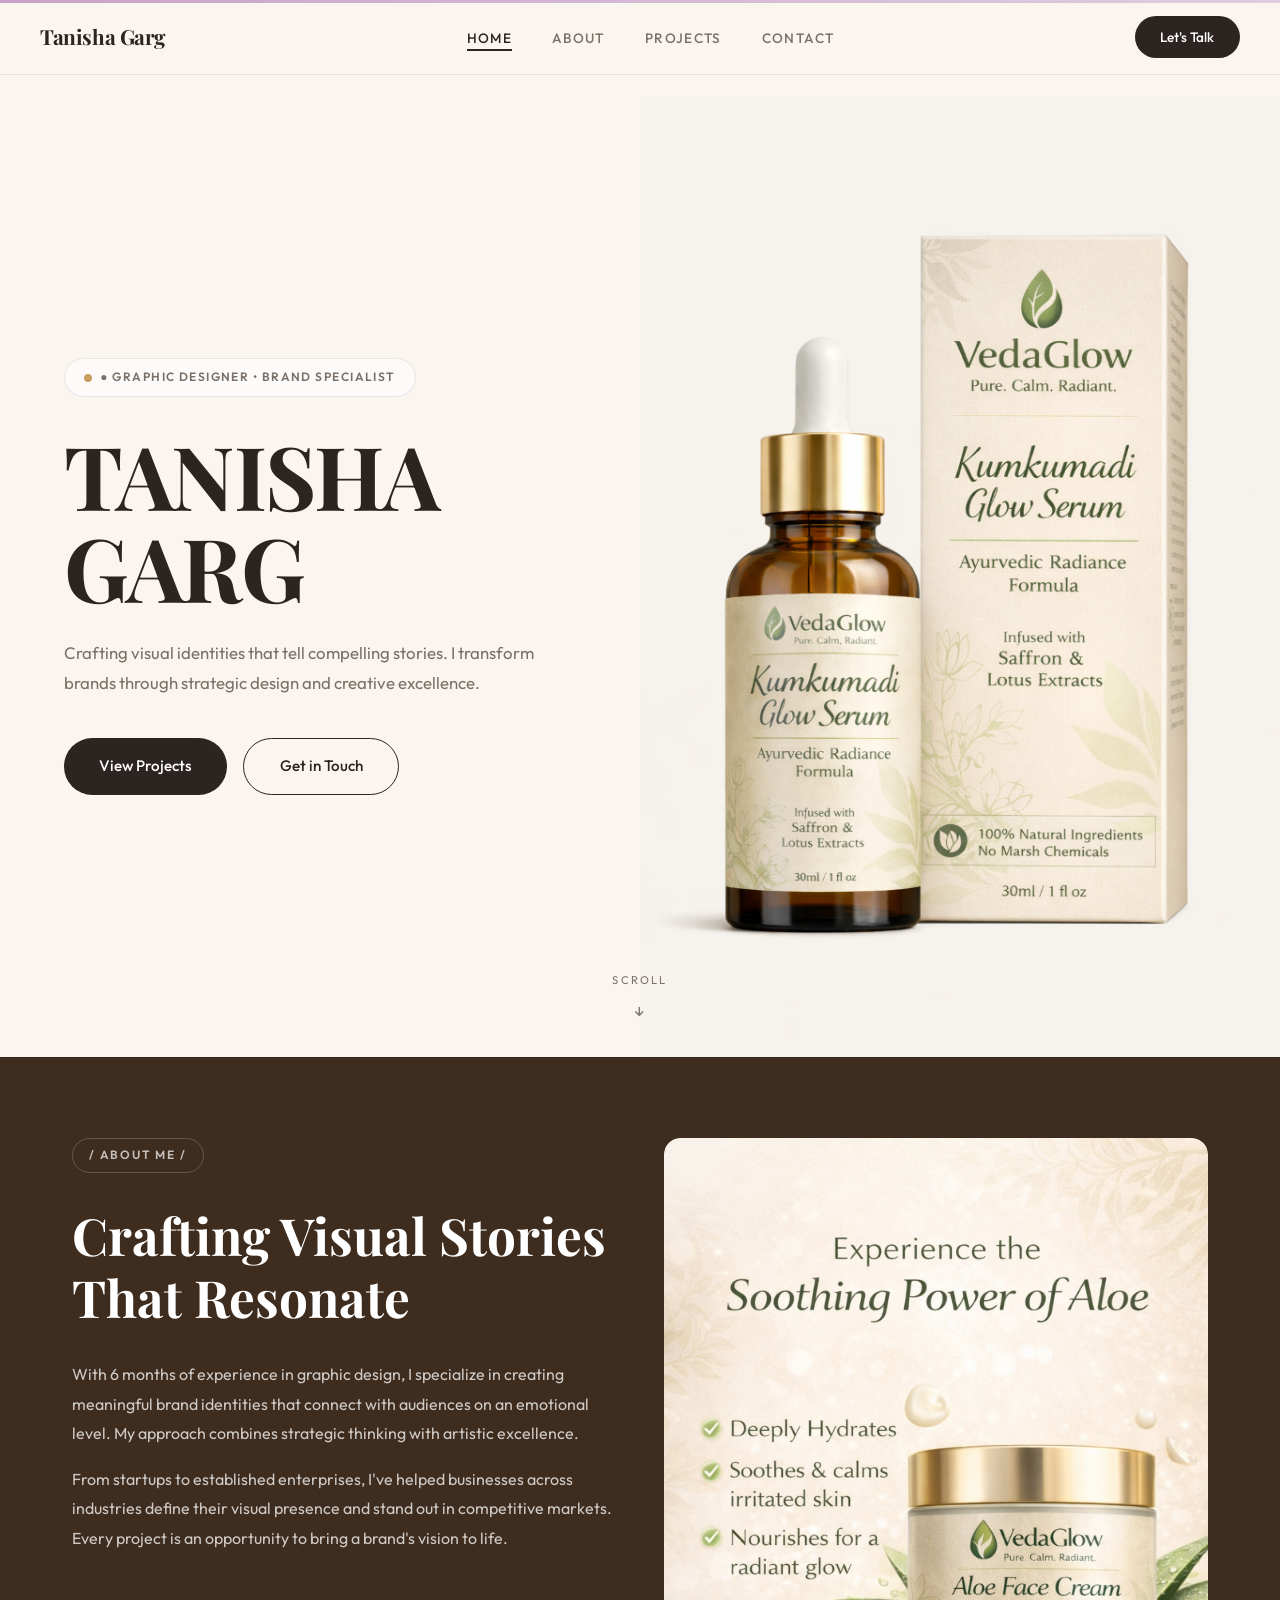
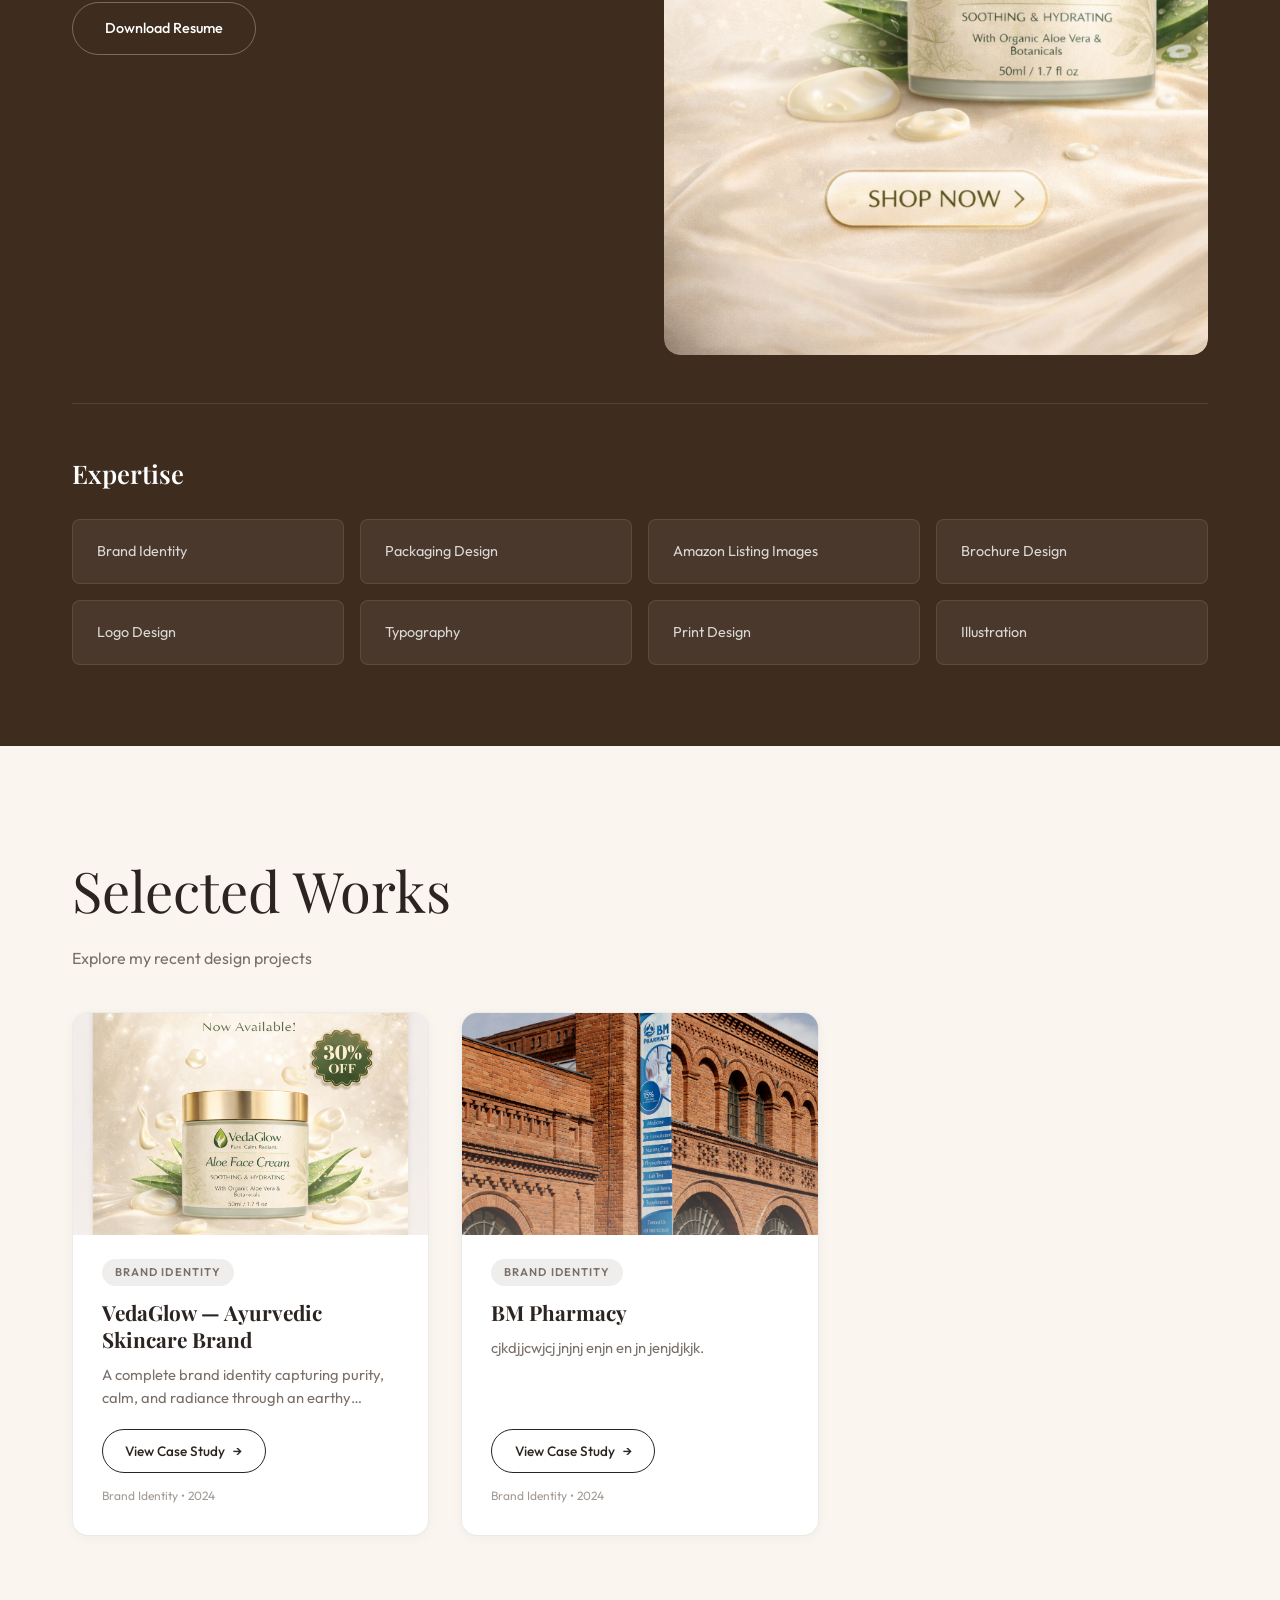
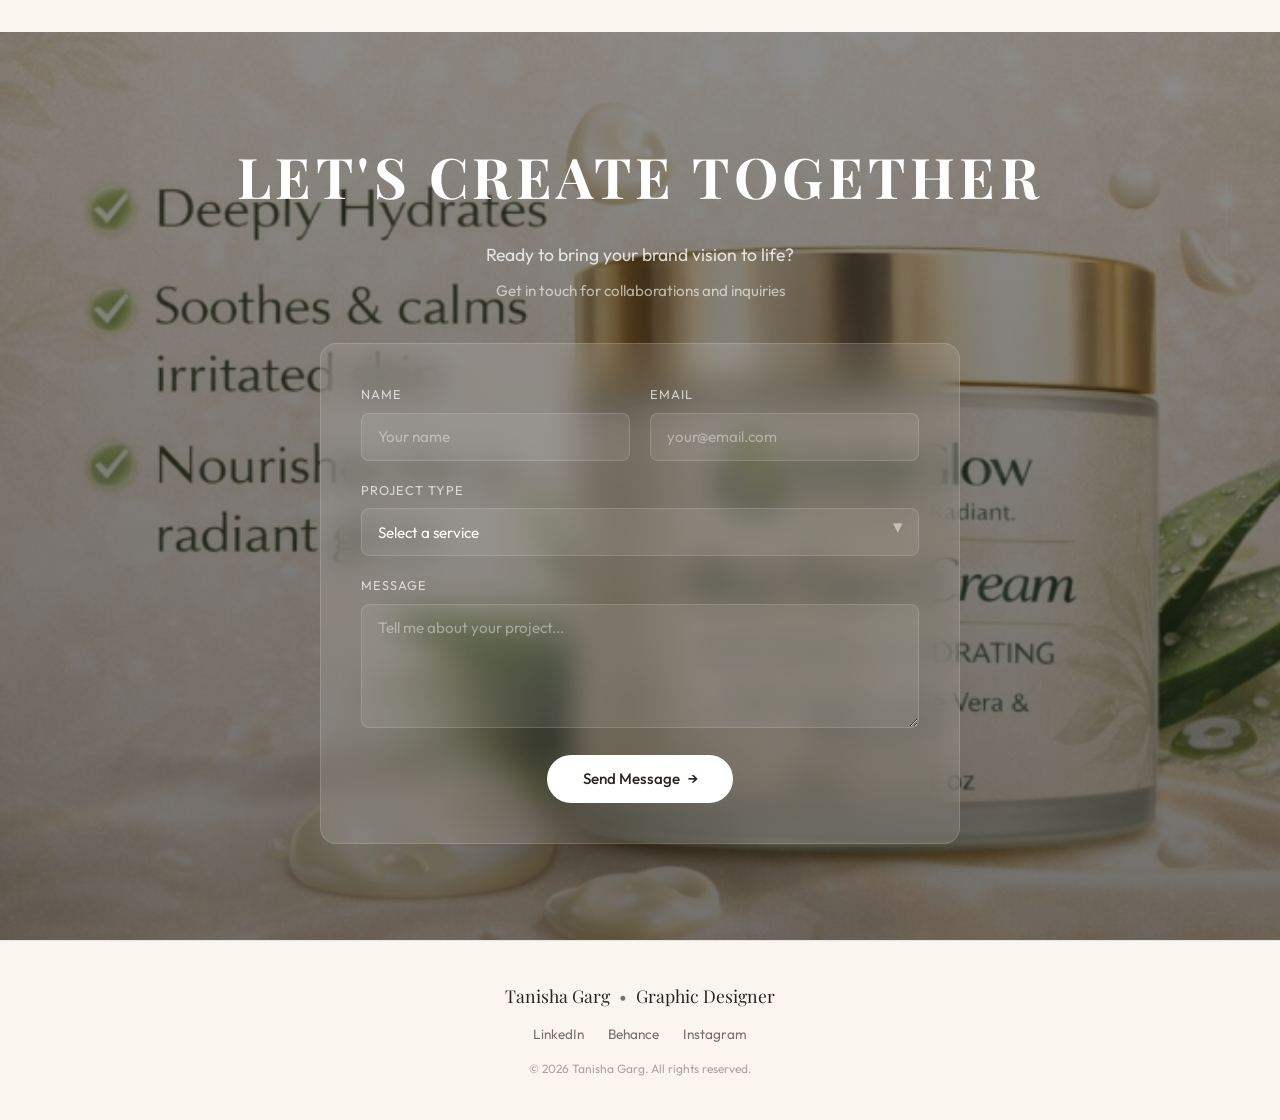
==== commit 827a78c4: "update code" ====
--- a/index.html
+++ b/index.html
@@ -74,7 +74,7 @@
           </p>
 
           <!-- Stats Row -->
-          <div class="about-stats">
+          <!-- <div class="about-stats">
             <div class="stat-item">
               <div class="stat-number">6</div>
               <div class="stat-label">Months Experience</div>
@@ -87,7 +87,7 @@
               <div class="stat-number">∞</div>
               <div class="stat-label">For Global Clients</div>
             </div>
-          </div>
+          </div> -->
 
           <a href="#" class="btn-resume reveal">Download Resume</a>
         </div>
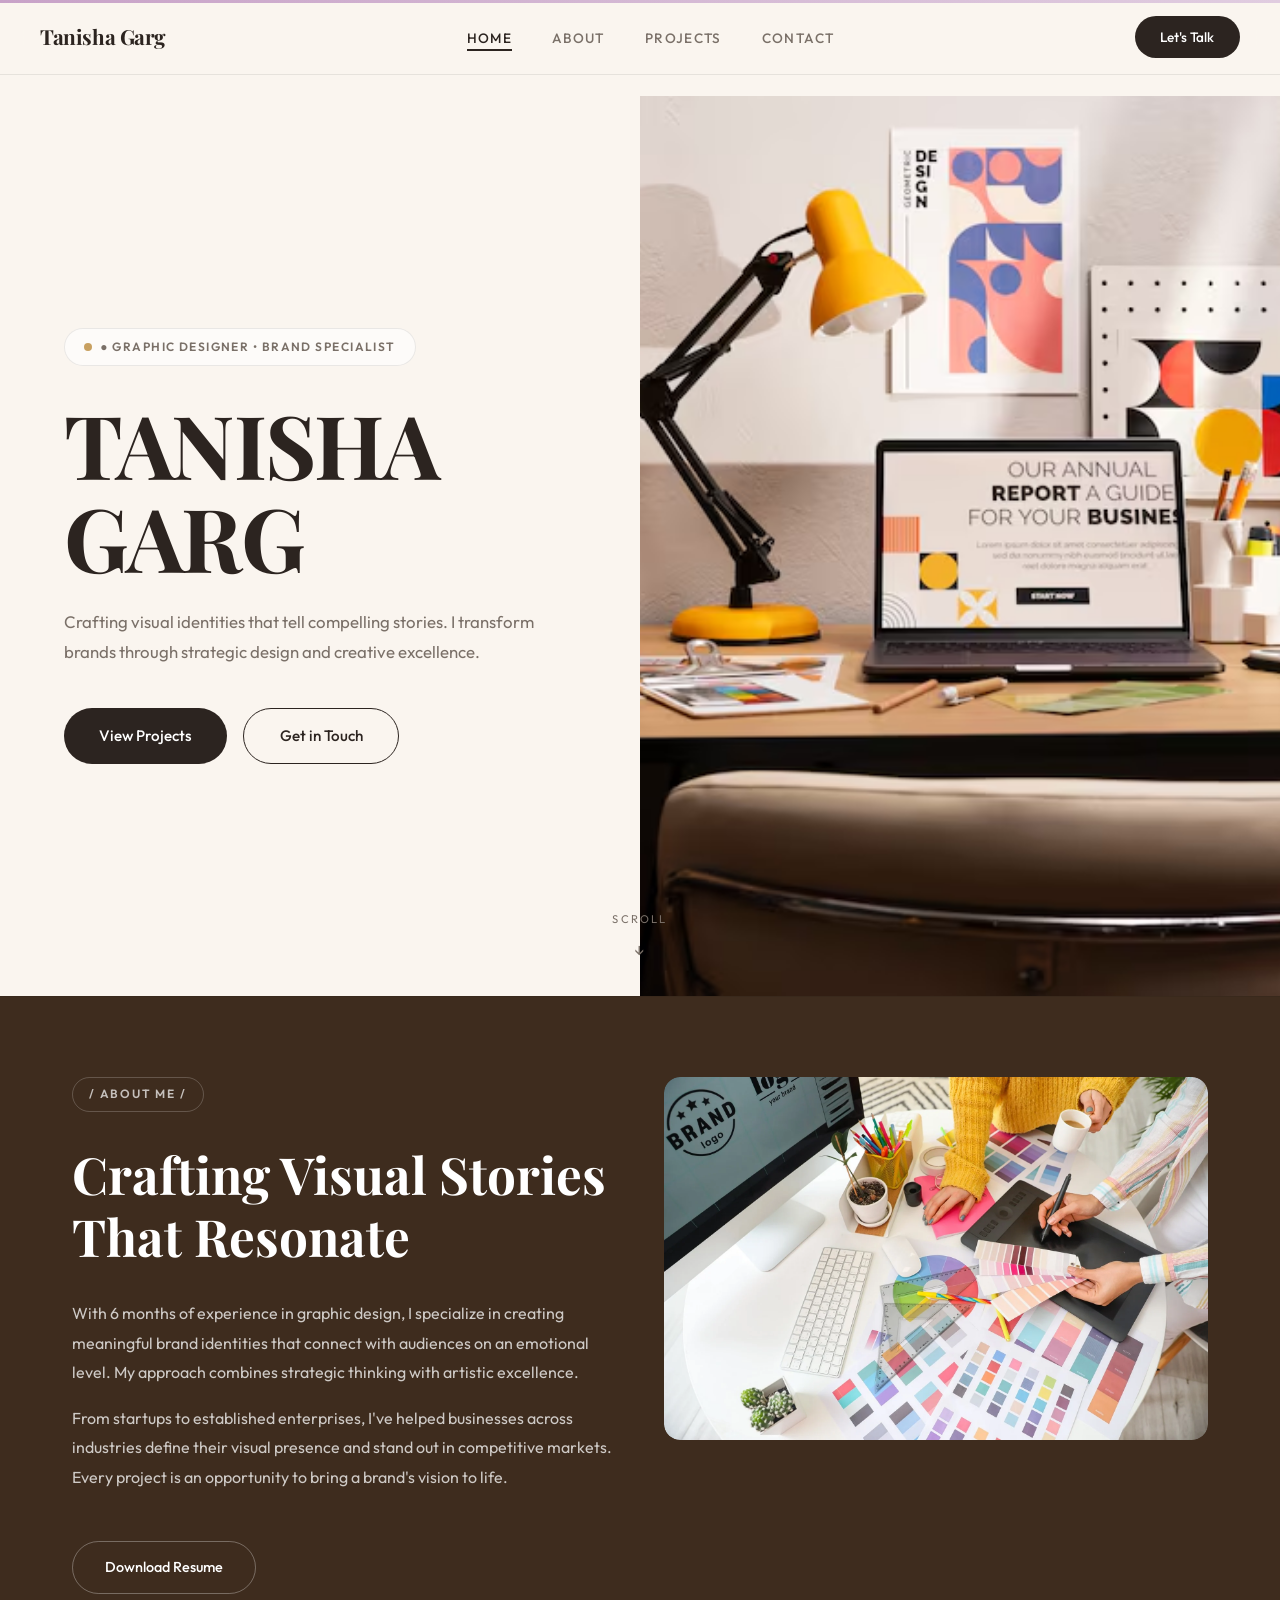
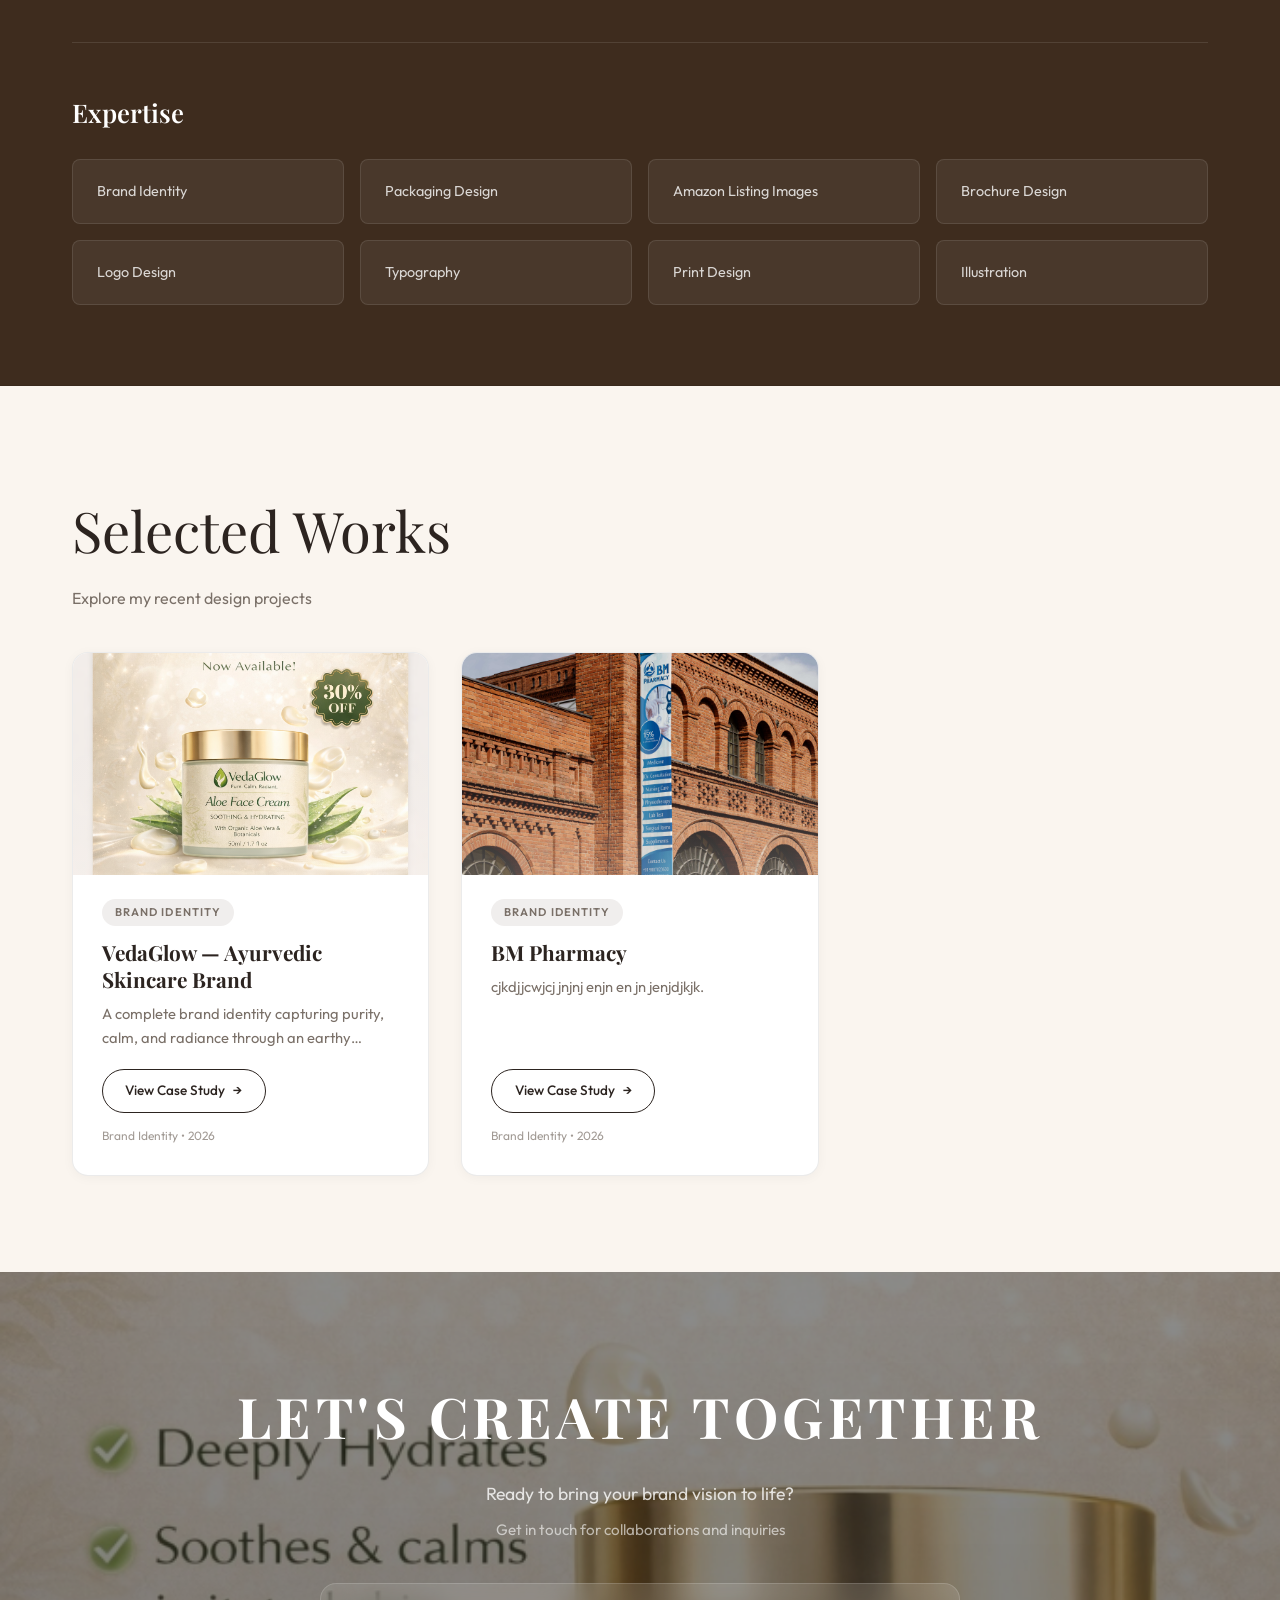
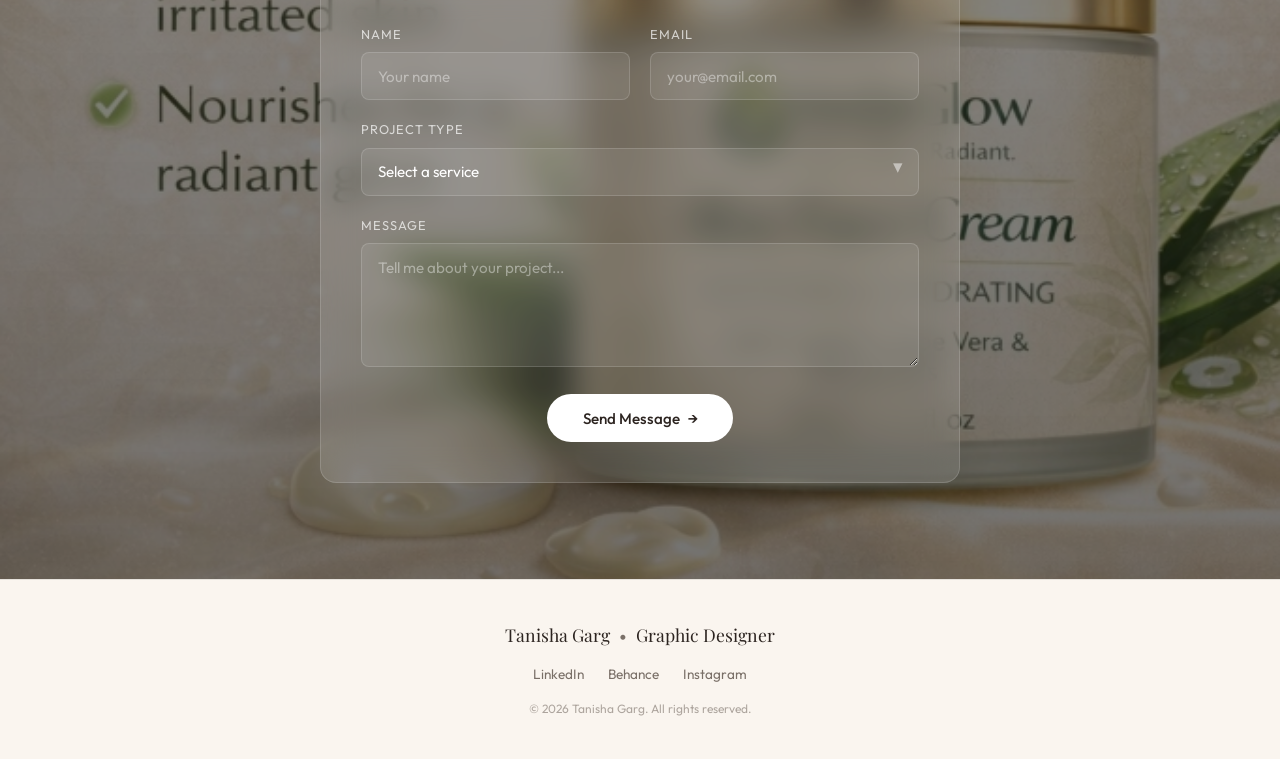
==== commit 8862fa7d: "updated_codee" ====
--- a/index.html
+++ b/index.html
@@ -47,7 +47,7 @@
       </div>
     </div>
     <div class="hero-image">
-      <img src="images/vedaglow-kumkumadi-packaging.png" alt="Tanisha Garg — Designer" />
+      <img src="images/first_img.png" alt="Tanisha Garg — Designer" />
     </div>
     <div class="hero-scroll-indicator">
       <span class="scroll-text">SCROLL</span>
@@ -93,7 +93,7 @@
         </div>
 
         <div class="about-image reveal">
-          <img src="images/vedaglow-aloe-cream-shop.jpg" alt="Creative workspace" />
+          <img src="images/second_img.png" alt="Creative workspace" />
         </div>
       </div>
 
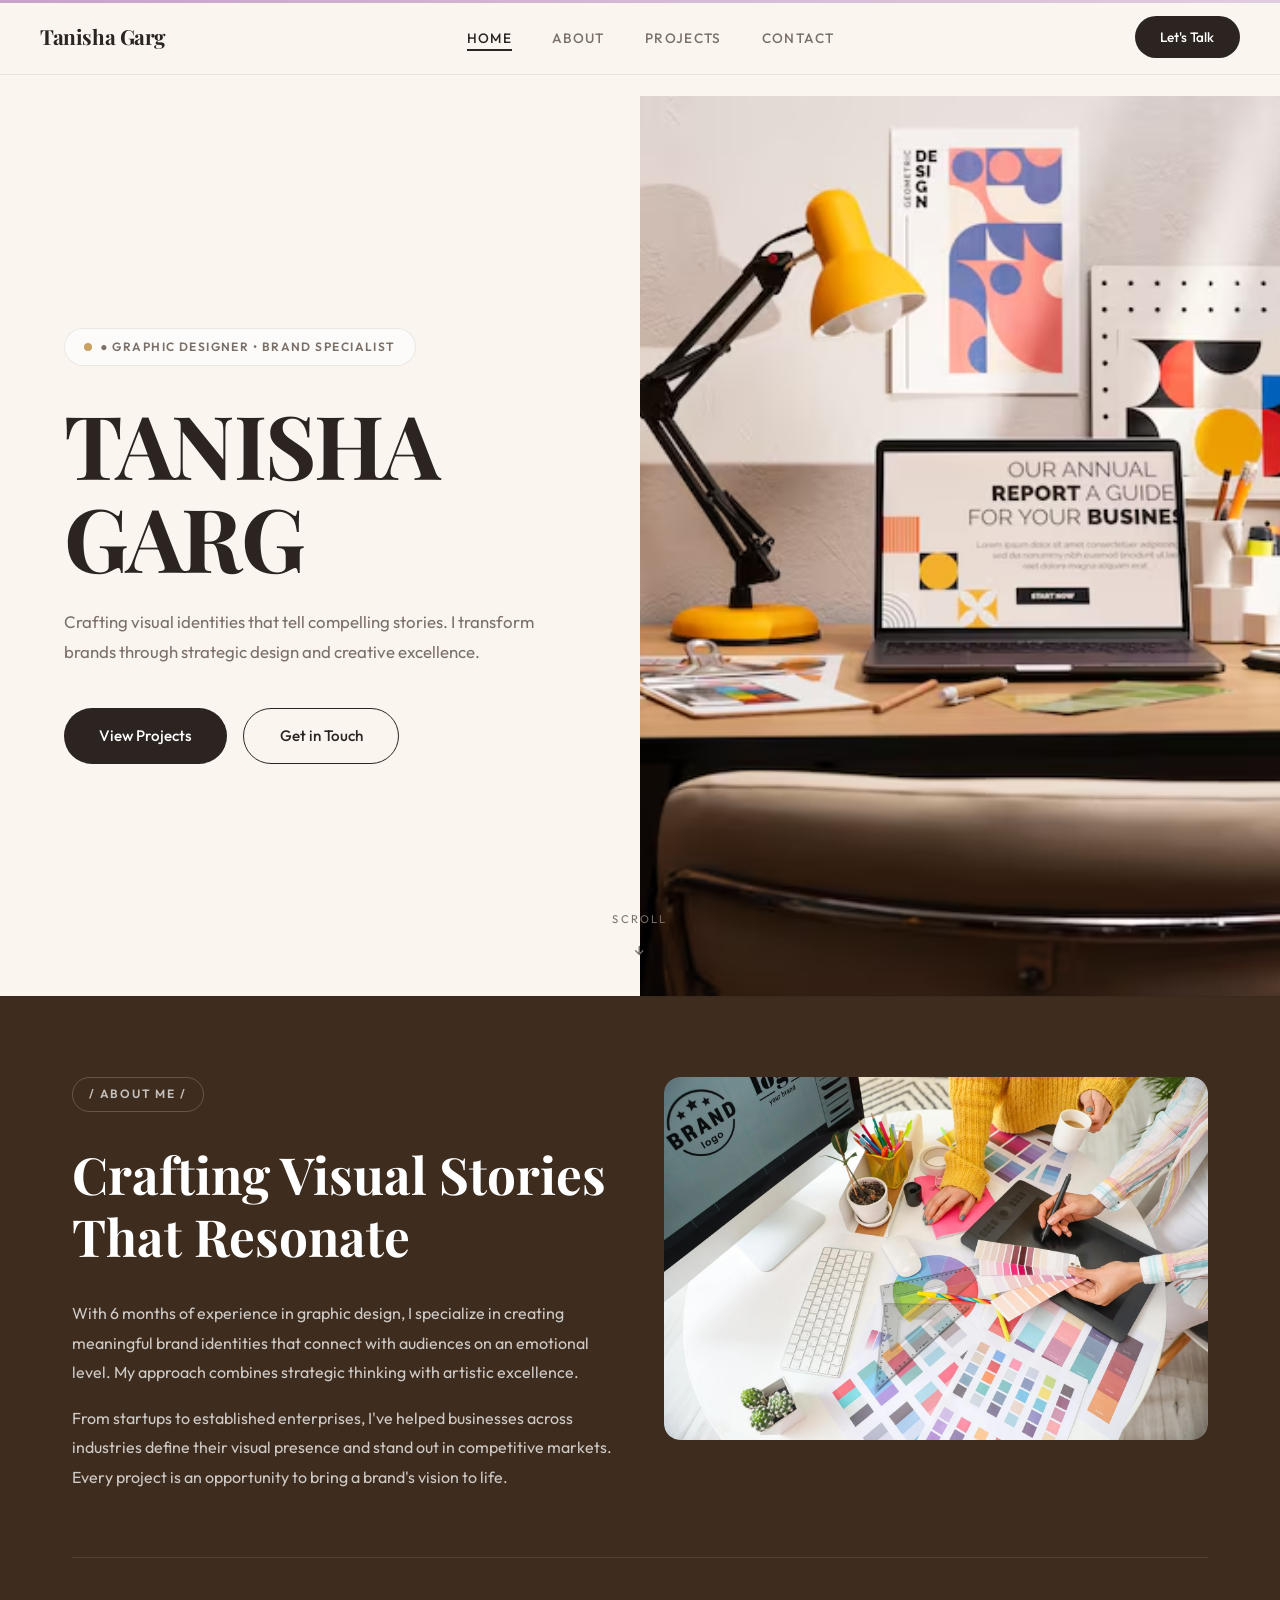
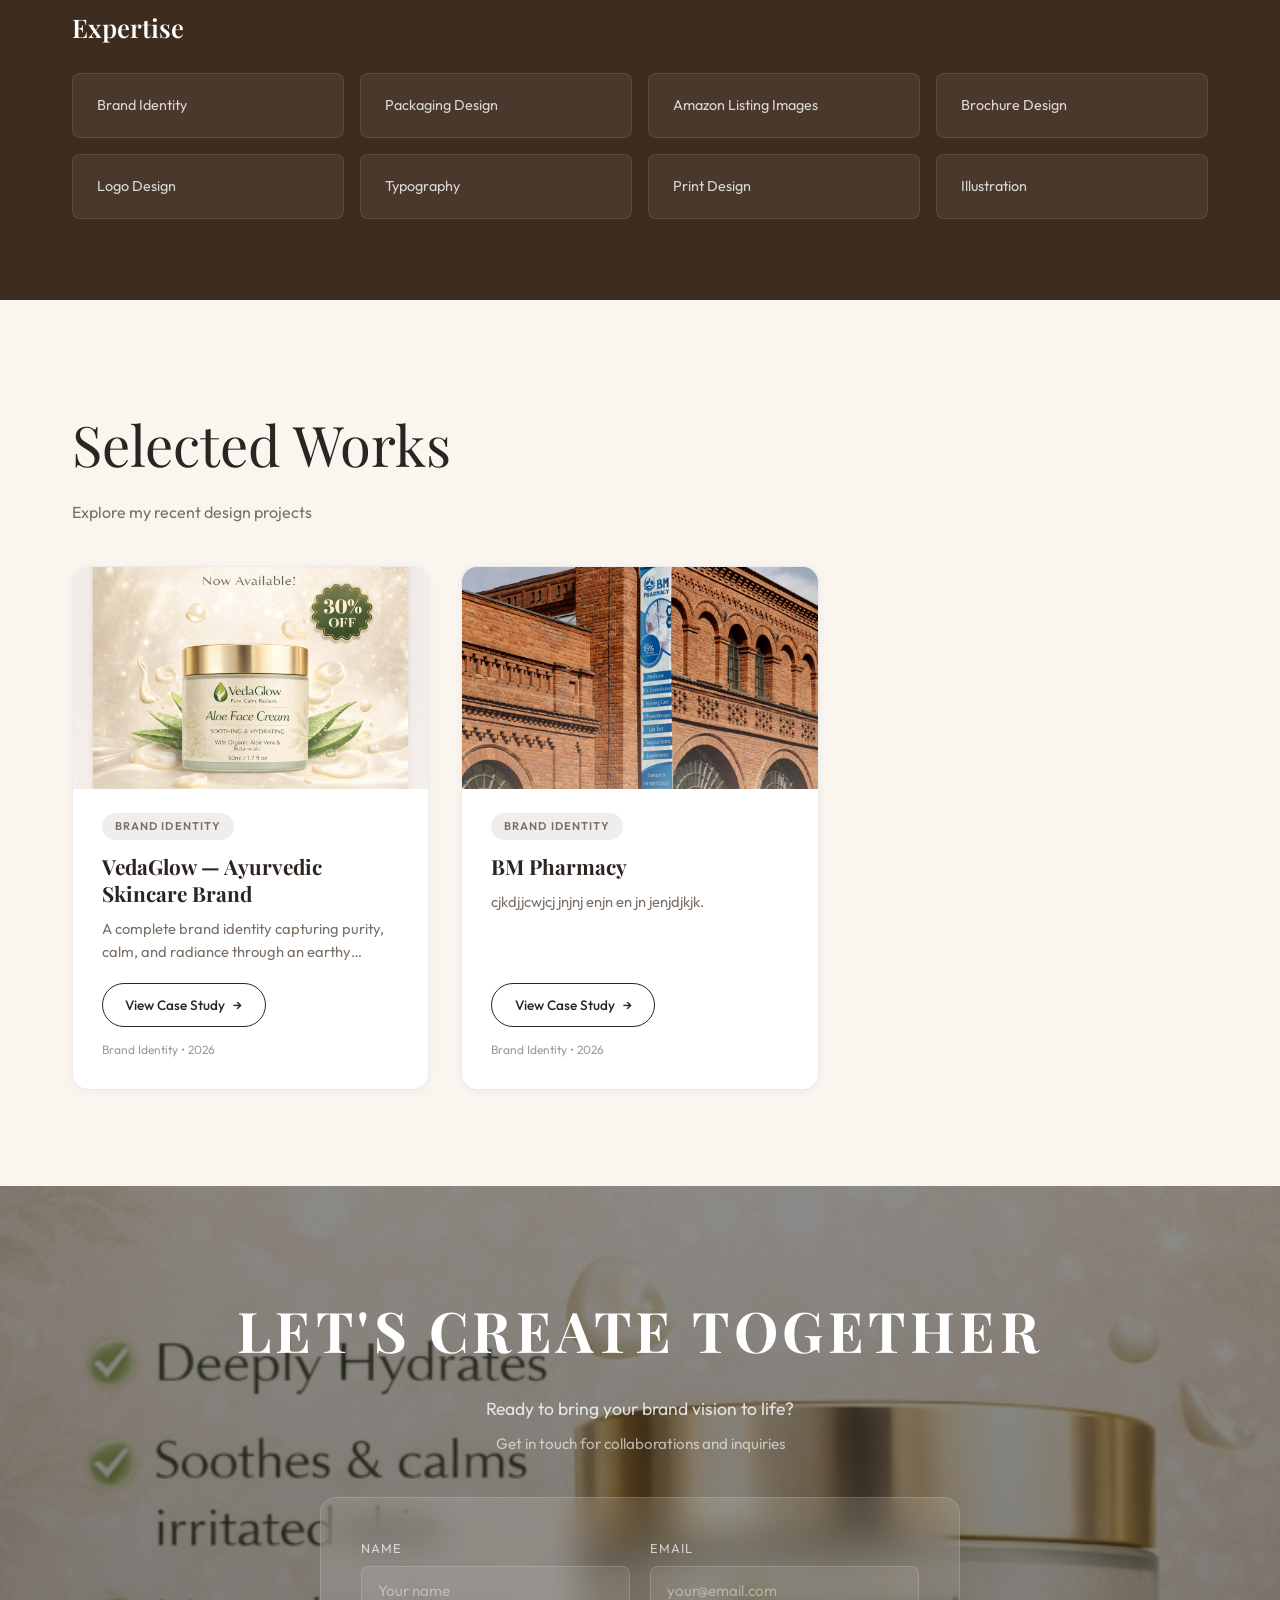
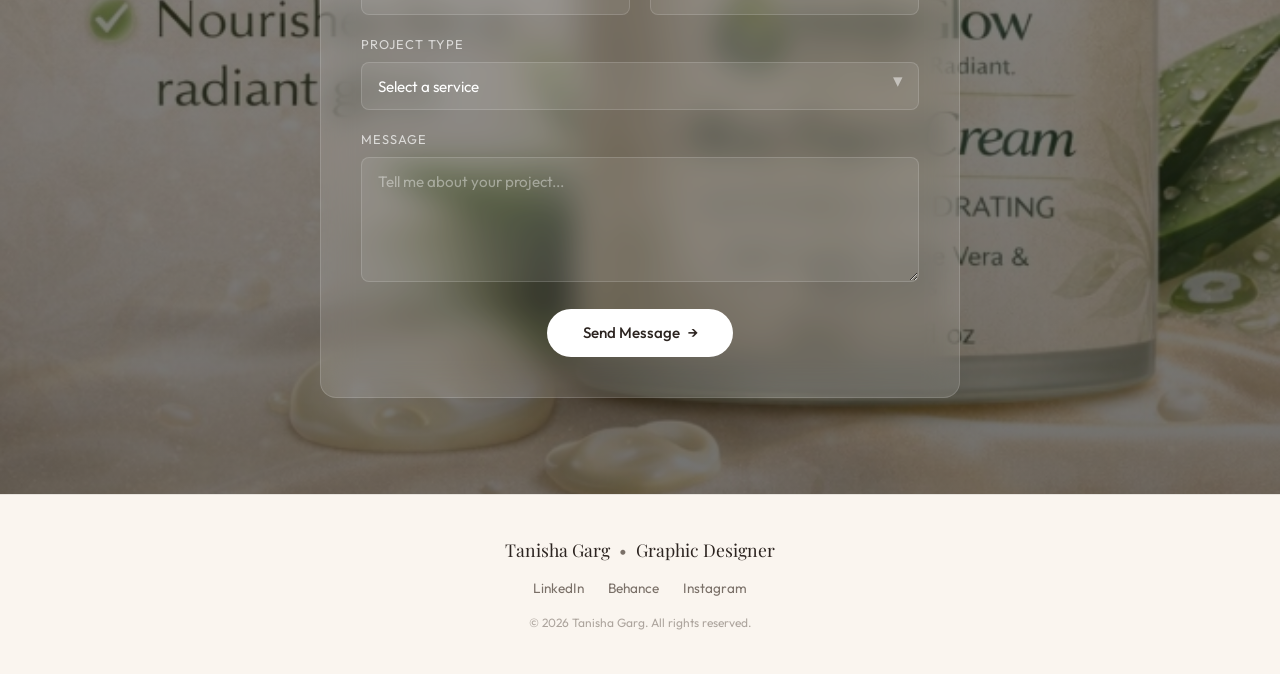
==== commit c01b5dc6: "updated" ====
--- a/index.html
+++ b/index.html
@@ -89,7 +89,7 @@
             </div>
           </div> -->
 
-          <a href="#" class="btn-resume reveal">Download Resume</a>
+          <!-- <a href="#" class="btn-resume reveal">Download Resume</a> -->
         </div>
 
         <div class="about-image reveal">
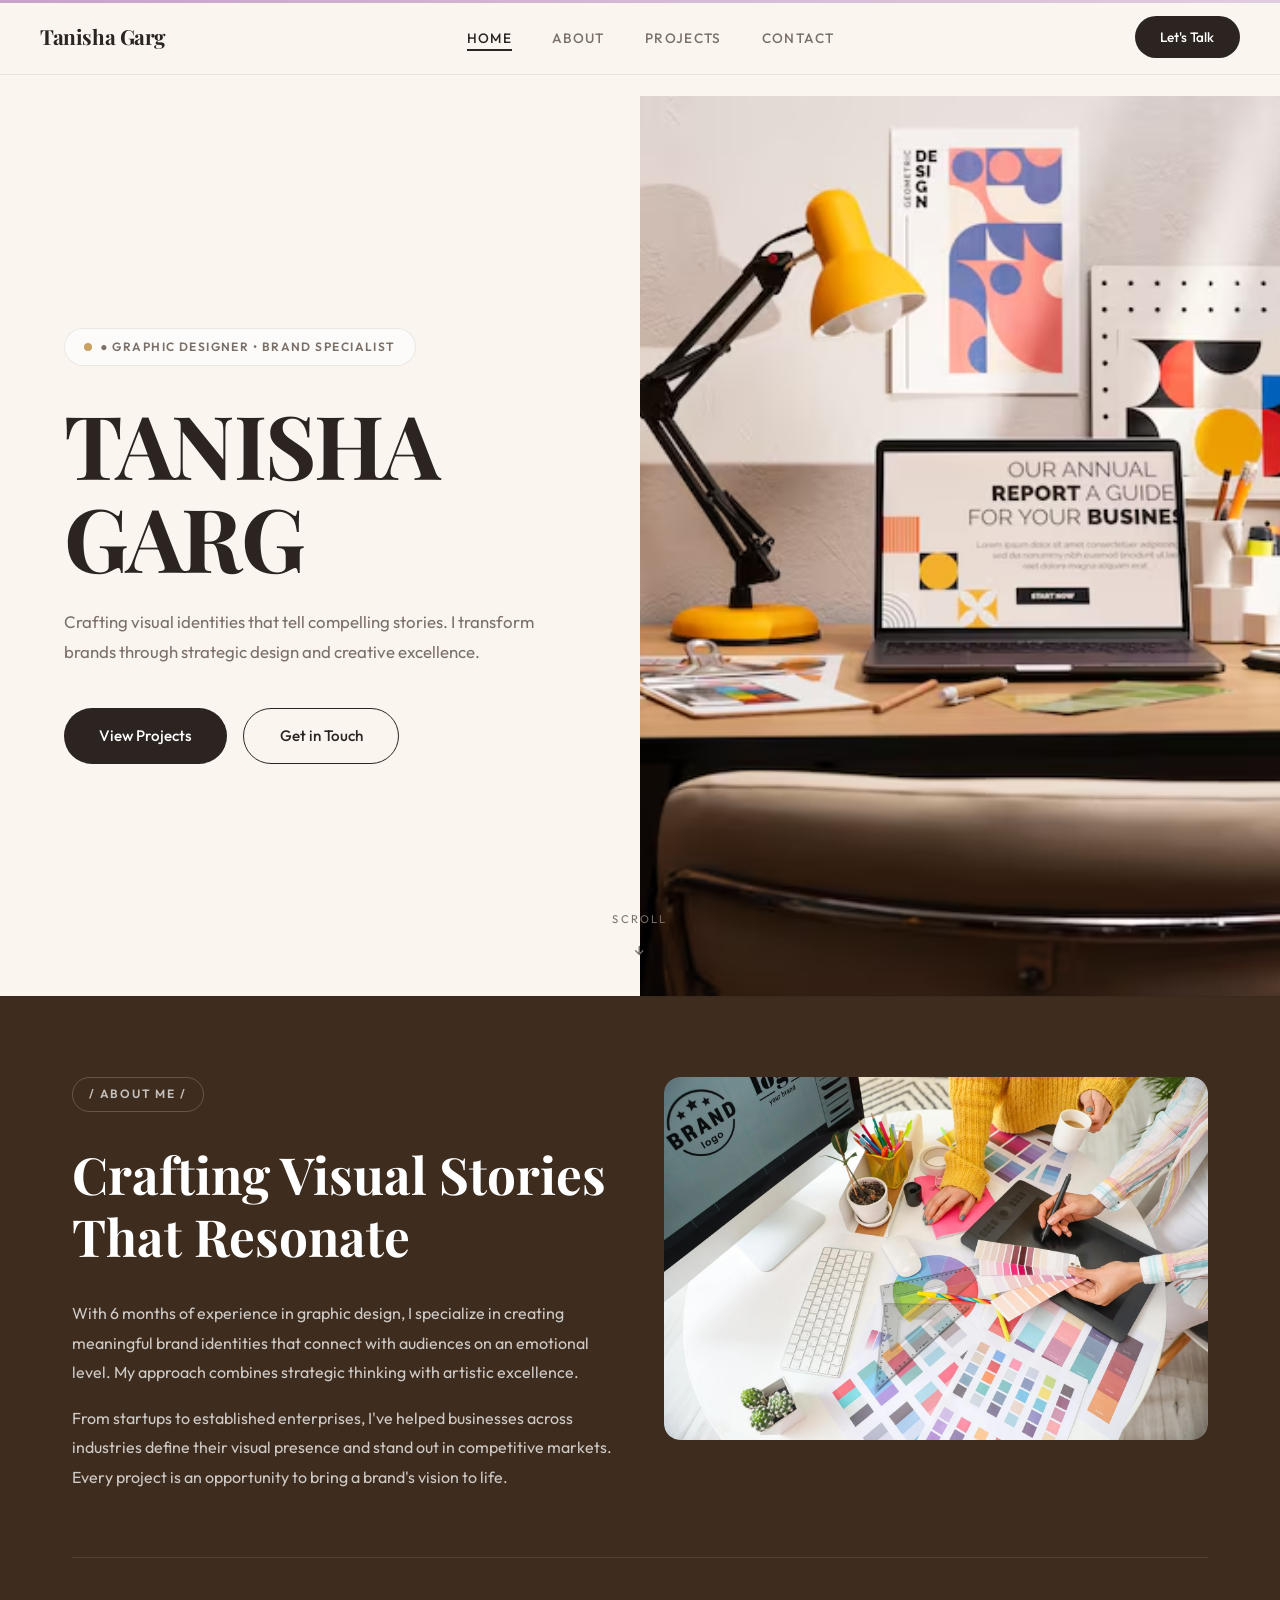
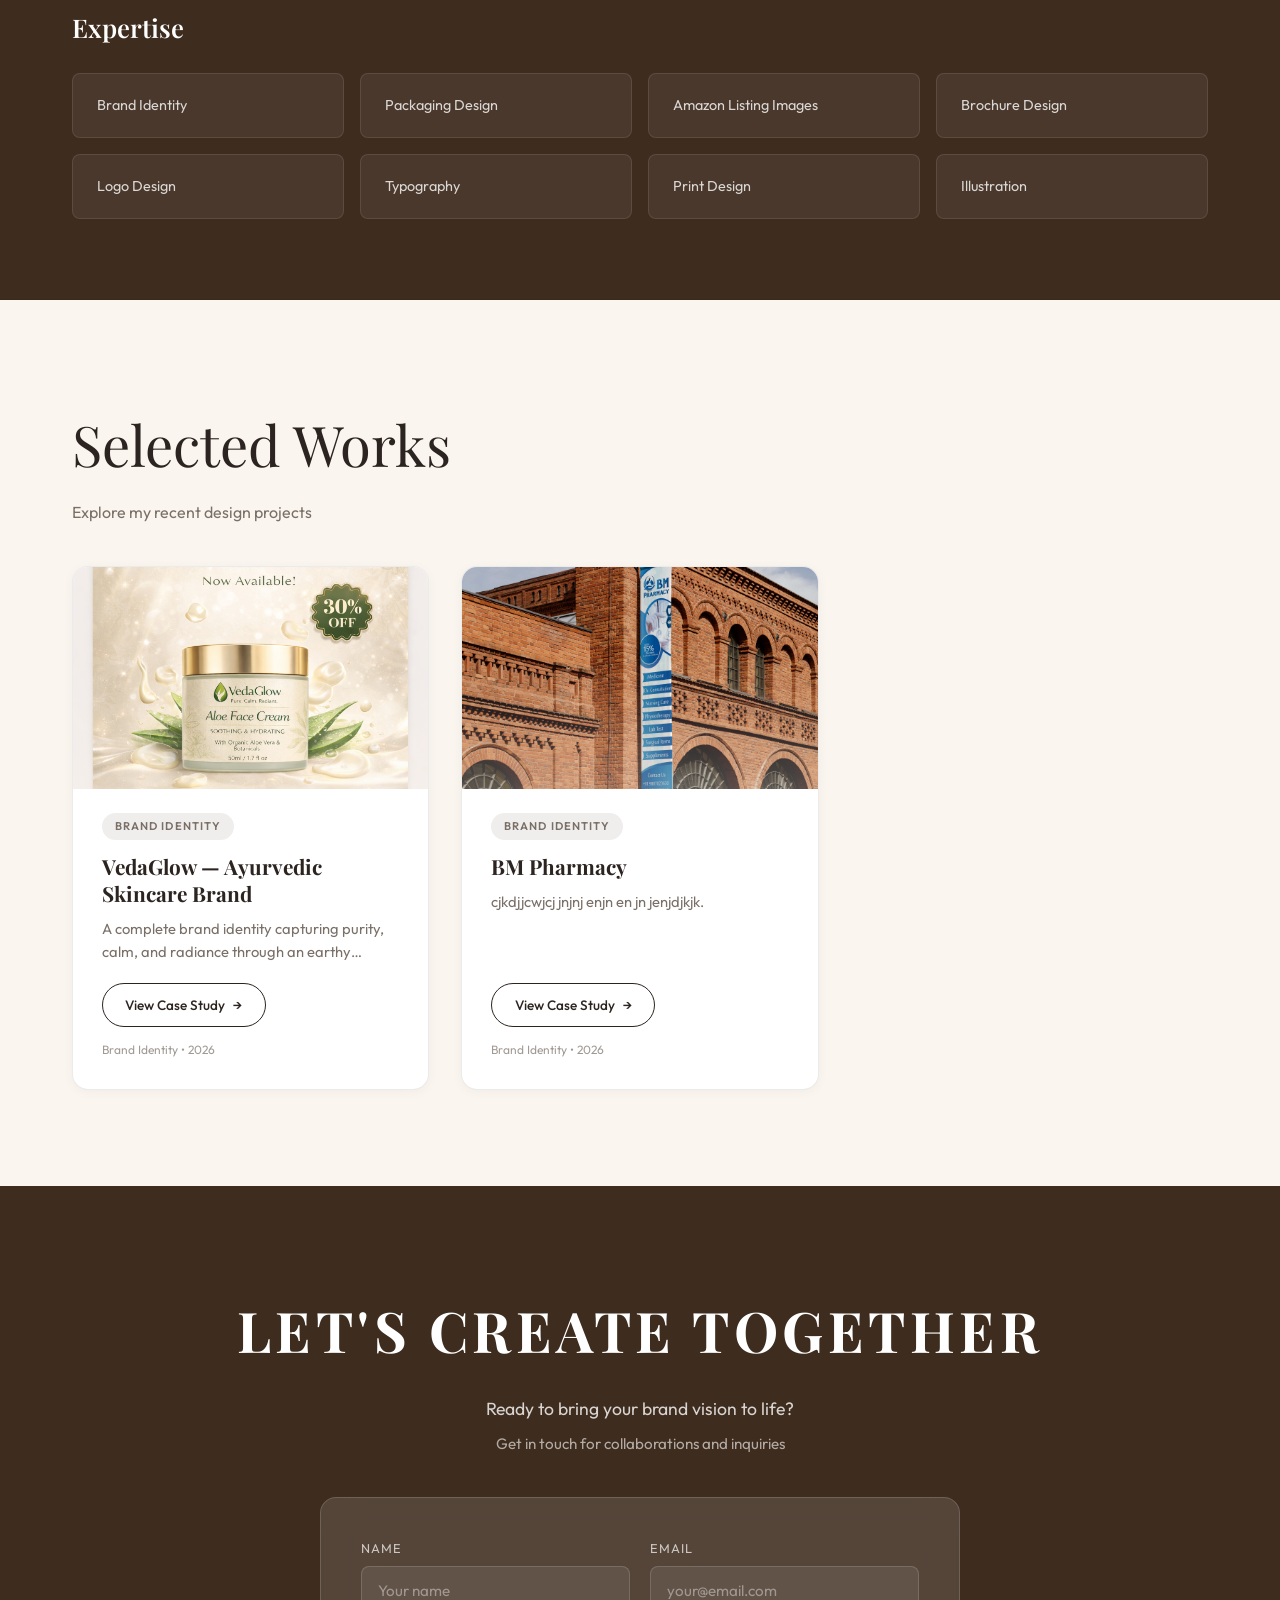
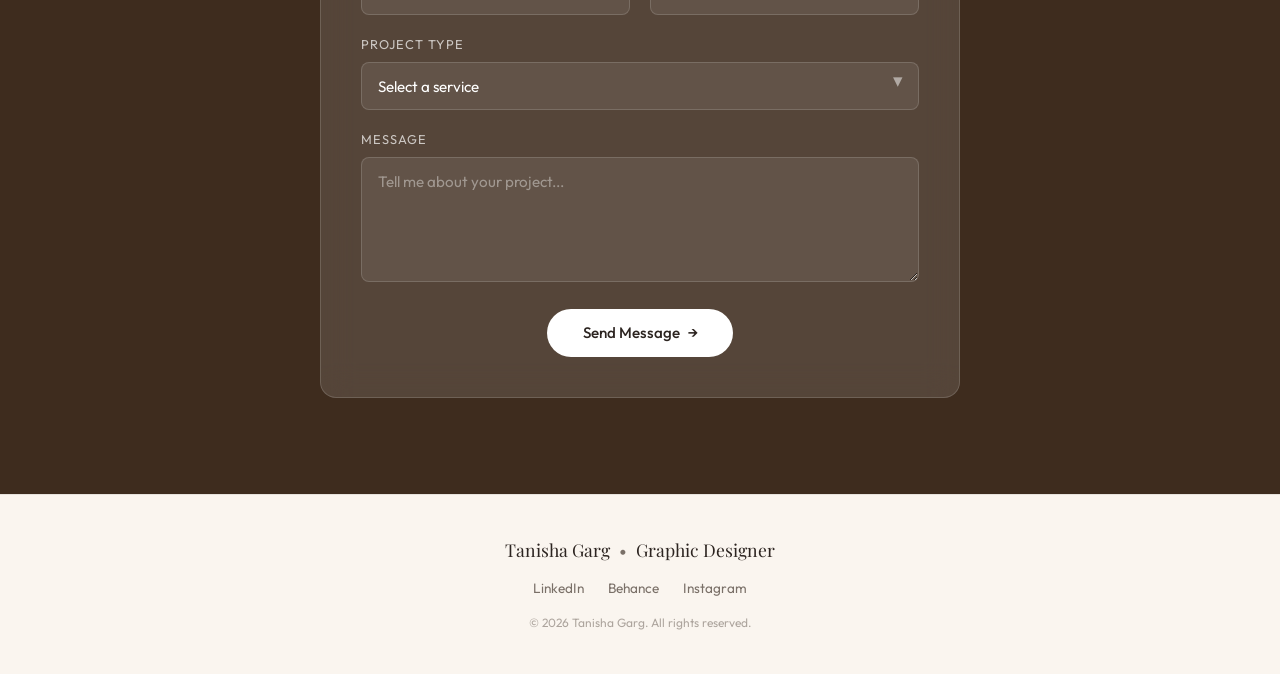
==== commit 16acd992: "updated_code" ====
--- a/index.html
+++ b/index.html
@@ -1,19 +1,24 @@
 <!DOCTYPE html>
 <html lang="en">
+
 <head>
   <meta charset="UTF-8" />
   <meta name="viewport" content="width=device-width, initial-scale=1.0" />
   <title>Tanisha Garg — Graphic Designer Portfolio</title>
-  <meta name="description" content="Portfolio of Tanisha Garg, a creative graphic designer specializing in brand identity, packaging, and visual storytelling." />
+  <meta name="description"
+    content="Portfolio of Tanisha Garg, a creative graphic designer specializing in brand identity, packaging, and visual storytelling." />
 
   <!-- Fonts -->
   <link rel="preconnect" href="https://fonts.googleapis.com" />
   <link rel="preconnect" href="https://fonts.gstatic.com" crossorigin />
-  <link href="https://fonts.googleapis.com/css2?family=Outfit:wght@300;400;500;600;700&family=Playfair+Display:ital,wght@0,400;0,600;0,700;1,400&display=swap" rel="stylesheet" />
+  <link
+    href="https://fonts.googleapis.com/css2?family=Outfit:wght@300;400;500;600;700&family=Playfair+Display:ital,wght@0,400;0,600;0,700;1,400&display=swap"
+    rel="stylesheet" />
 
   <!-- Styles -->
   <link rel="stylesheet" href="style.css" />
 </head>
+
 <body>
 
   <!-- ═══════════════════ NAVBAR ═══════════════════ -->
@@ -89,7 +94,6 @@
             </div>
           </div> -->
 
-          <!-- <a href="#" class="btn-resume reveal">Download Resume</a> -->
         </div>
 
         <div class="about-image reveal">
@@ -134,7 +138,11 @@
       <p class="contact-sub reveal">Ready to bring your brand vision to life?</p>
       <p class="contact-sub2 reveal">Get in touch for collaborations and inquiries</p>
 
-      <form class="contact-form reveal" id="contact-form" action="https://formspree.io/f/your-form-id" method="POST">
+      <form class="contact-form reveal" action="https://formsubmit.co/tanisha98garg@gmail.com" method="POST">
+        <input type="hidden" name="_subject" value="New Portfolio Inquiry!">
+        <input type="hidden" name="_captcha" value="false">
+        <input type="hidden" name="_next" value="https://tanisha98garg.github.io/tanisha_garg/">
+        <input type="hidden" name="_template" value="table">
         <div class="form-group">
           <label for="name">Name</label>
           <input type="text" id="name" name="name" placeholder="Your name" required />
@@ -145,20 +153,21 @@
         </div>
         <div class="form-group full-width select-wrapper">
           <label for="project-type">Project Type</label>
-          <select id="project-type" name="project-type">
+          <select id="project-type" name="Project Type">
             <option value="">Select a service</option>
-            <option value="brand-identity">Brand Identity</option>
-            <option value="packaging">Packaging Design</option>
-            <option value="social-media">Social Media Creatives</option>
-            <option value="logo">Logo Design</option>
-            <option value="other">Other</option>
+            <option value="Brand Identity">Brand Identity</option>
+            <option value="Packaging Design">Packaging Design</option>
+            <option value="Social Media Creatives">Social Media Creatives</option>
+            <option value="Logo Design">Logo Design</option>
+            <option value="Other">Other</option>
           </select>
         </div>
         <div class="form-group full-width">
           <label for="message">Message</label>
-          <textarea id="message" name="message" rows="5" placeholder="Tell me about your project..." required></textarea>
+          <textarea id="message" name="message" rows="5" placeholder="Tell me about your project..."
+            required></textarea>
         </div>
-        <button type="submit" class="btn btn-primary" id="submit-btn">
+        <button type="submit" class="btn btn-primary">
           Send Message <span class="btn-arrow">→</span>
         </button>
       </form>
@@ -170,7 +179,8 @@
     <div class="container footer-content">
       <p class="footer-brand">Tanisha Garg <span>•</span> Graphic Designer</p>
       <div class="footer-links">
-        <a href="https://www.linkedin.com/" target="_blank" rel="noopener" aria-label="LinkedIn">LinkedIn</a>
+        <a href="https://www.linkedin.com/in/tanisha-garg-a87503269?utm_source=share&utm_campaign=share_via&utm_content=profile&utm_medium=android_app"
+          target="_blank" rel="noopener" aria-label="LinkedIn">LinkedIn</a>
         <a href="https://www.behance.net/" target="_blank" rel="noopener" aria-label="Behance">Behance</a>
         <a href="https://www.instagram.com/" target="_blank" rel="noopener" aria-label="Instagram">Instagram</a>
       </div>
@@ -180,4 +190,5 @@
 
   <script src="script.js"></script>
 </body>
+
 </html>
--- a/style.css
+++ b/style.css
@@ -4,25 +4,31 @@
    ═══════════════════════════════════════════════════ */
 
 /* ── Reset & Variables ── */
-*, *::before, *::after { margin: 0; padding: 0; box-sizing: border-box; }
+*,
+*::before,
+*::after {
+  margin: 0;
+  padding: 0;
+  box-sizing: border-box;
+}
 
 :root {
   /* Palette — Warm Beige / Earthy */
-  --bg-primary:    #faf5ef;
-  --bg-secondary:  #3e2c1e;
-  --bg-card:       rgba(62, 44, 30, 0.04);
+  --bg-primary: #faf5ef;
+  --bg-secondary: #3e2c1e;
+  --bg-card: rgba(62, 44, 30, 0.04);
   --bg-card-hover: rgba(62, 44, 30, 0.08);
-  --text-primary:  #2c2420;
-  --text-secondary:#7a7068;
-  --accent:        #2c2420;
-  --accent-light:  #4a3f38;
-  --accent-glow:   rgba(62, 44, 30, 0.08);
-  --border:        rgba(0, 0, 0, 0.08);
-  --border-hover:  rgba(62, 44, 30, 0.2);
-  --green:         #4a7c59;
+  --text-primary: #2c2420;
+  --text-secondary: #7a7068;
+  --accent: #2c2420;
+  --accent-light: #4a3f38;
+  --accent-glow: rgba(62, 44, 30, 0.08);
+  --border: rgba(0, 0, 0, 0.08);
+  --border-hover: rgba(62, 44, 30, 0.2);
+  --green: #4a7c59;
 
   /* Typography */
-  --font-body:    'Outfit', sans-serif;
+  --font-body: 'Outfit', sans-serif;
   --font-display: 'Playfair Display', serif;
 
   /* Spacing */
@@ -30,9 +36,9 @@
   --container-width: 1200px;
 
   /* Misc */
-  --radius:     16px;
-  --radius-sm:  8px;
-  --transition: 0.35s cubic-bezier(.4,0,.2,1);
+  --radius: 16px;
+  --radius-sm: 8px;
+  --transition: 0.35s cubic-bezier(.4, 0, .2, 1);
 }
 
 html {
@@ -49,9 +55,19 @@
   -webkit-font-smoothing: antialiased;
 }
 
-a { color: inherit; text-decoration: none; }
-img { max-width: 100%; display: block; }
-ul { list-style: none; }
+a {
+  color: inherit;
+  text-decoration: none;
+}
+
+img {
+  max-width: 100%;
+  display: block;
+}
+
+ul {
+  list-style: none;
+}
 
 .container {
   max-width: var(--container-width);
@@ -68,14 +84,19 @@
   font-weight: 600;
   color: var(--text-primary);
 }
-.section-title span { color: var(--accent); }
+
+.section-title span {
+  color: var(--accent);
+}
 
 /* ═══════════════════════════════════════════════════
    NAVBAR
    ═══════════════════════════════════════════════════ */
 .navbar {
   position: fixed;
-  top: 0; left: 0; right: 0;
+  top: 0;
+  left: 0;
+  right: 0;
   z-index: 1000;
   display: flex;
   align-items: center;
@@ -87,14 +108,21 @@
   border-bottom: 1px solid var(--border);
   transition: var(--transition);
 }
+
 .navbar::before {
   content: '';
   position: absolute;
-  top: 0; left: 0; right: 0;
+  top: 0;
+  left: 0;
+  right: 0;
   height: 3px;
   background: linear-gradient(90deg, #c8a2c8, #d4b8d4, #e0cce0);
 }
-.navbar.scrolled { padding: 0.7rem 2.5rem; background: rgba(250, 245, 239, 0.97); }
+
+.navbar.scrolled {
+  padding: 0.7rem 2.5rem;
+  background: rgba(250, 245, 239, 0.97);
+}
 
 .nav-logo {
   font-family: var(--font-display);
@@ -106,11 +134,16 @@
   align-items: center;
   gap: 0.5rem;
 }
-.nav-logo span { color: var(--green); }
+
+.nav-logo span {
+  color: var(--green);
+}
 
 .nav-links {
-  display: flex; gap: 2.5rem;
-}
+  display: flex;
+  gap: 2.5rem;
+}
+
 .nav-link {
   font-size: 0.85rem;
   font-weight: 500;
@@ -121,18 +154,27 @@
   color: var(--text-secondary);
   transition: color var(--transition);
 }
+
 .nav-link::after {
   content: '';
   position: absolute;
-  bottom: 0; left: 0;
-  width: 0; height: 2px;
+  bottom: 0;
+  left: 0;
+  width: 0;
+  height: 2px;
   background: var(--text-primary);
   transition: width var(--transition);
 }
+
 .nav-link:hover,
-.nav-link.active { color: var(--text-primary); }
+.nav-link.active {
+  color: var(--text-primary);
+}
+
 .nav-link:hover::after,
-.nav-link.active::after { width: 100%; }
+.nav-link.active::after {
+  width: 100%;
+}
 
 /* Let's Talk button in nav */
 .nav-cta {
@@ -148,6 +190,7 @@
   border: none;
   cursor: pointer;
 }
+
 .nav-cta:hover {
   background: var(--accent-light);
   transform: translateY(-1px);
@@ -158,18 +201,31 @@
   display: none;
   flex-direction: column;
   gap: 5px;
-  background: none; border: none; cursor: pointer;
+  background: none;
+  border: none;
+  cursor: pointer;
   padding: 4px;
 }
+
 .nav-toggle span {
-  width: 24px; height: 2px;
+  width: 24px;
+  height: 2px;
   background: var(--text-primary);
   transition: var(--transition);
   border-radius: 2px;
 }
-.nav-toggle.open span:nth-child(1) { transform: rotate(45deg) translate(5px, 5px); }
-.nav-toggle.open span:nth-child(2) { opacity: 0; }
-.nav-toggle.open span:nth-child(3) { transform: rotate(-45deg) translate(5px, -5px); }
+
+.nav-toggle.open span:nth-child(1) {
+  transform: rotate(45deg) translate(5px, 5px);
+}
+
+.nav-toggle.open span:nth-child(2) {
+  opacity: 0;
+}
+
+.nav-toggle.open span:nth-child(3) {
+  transform: rotate(-45deg) translate(5px, -5px);
+}
 
 /* ═══════════════════════════════════════════════════
    HERO — Two-Column Layout
@@ -207,6 +263,7 @@
   margin-bottom: 2rem;
   background: rgba(255, 255, 255, 0.6);
 }
+
 .hero-badge::before {
   content: '';
   width: 8px;
@@ -233,7 +290,11 @@
   margin-bottom: 2.5rem;
 }
 
-.hero-cta { display: flex; gap: 1rem; flex-wrap: wrap; }
+.hero-cta {
+  display: flex;
+  gap: 1rem;
+  flex-wrap: wrap;
+}
 
 /* Hero image column */
 .hero-image {
@@ -242,6 +303,7 @@
   min-height: 100vh;
   overflow: hidden;
 }
+
 .hero-image img {
   width: 100%;
   height: 100%;
@@ -261,25 +323,37 @@
   gap: 0.5rem;
   z-index: 2;
 }
+
 .hero-scroll-indicator .scroll-text {
   font-size: 0.7rem;
   text-transform: uppercase;
   letter-spacing: 0.2em;
   color: var(--text-secondary);
 }
+
 .hero-scroll-indicator .scroll-arrow {
   font-size: 1rem;
   color: var(--text-secondary);
   animation: scroll-bounce 2s ease-in-out infinite;
 }
+
 @keyframes scroll-bounce {
-  0%, 100% { transform: translateY(0); }
-  50% { transform: translateY(6px); }
+
+  0%,
+  100% {
+    transform: translateY(0);
+  }
+
+  50% {
+    transform: translateY(6px);
+  }
 }
 
 /* ── Buttons ── */
 .btn {
-  display: inline-flex; align-items: center; gap: 0.5rem;
+  display: inline-flex;
+  align-items: center;
+  gap: 0.5rem;
   padding: 0.9rem 2.2rem;
   border-radius: 50px;
   font-family: var(--font-body);
@@ -289,31 +363,42 @@
   border: none;
   transition: var(--transition);
 }
+
 .btn-primary {
   background: var(--text-primary);
   color: #fff;
 }
+
 .btn-primary:hover {
   transform: translateY(-2px);
   box-shadow: 0 8px 30px rgba(0, 0, 0, 0.15);
   background: var(--accent-light);
 }
+
 .btn-outline {
   background: transparent;
   border: 1.5px solid var(--text-primary);
   color: var(--text-primary);
 }
+
 .btn-outline:hover {
   background: var(--text-primary);
   color: #fff;
   transform: translateY(-2px);
 }
+
 .btn-sm {
   padding: 0.6rem 1.4rem;
   font-size: 0.85rem;
 }
-.btn-arrow { transition: transform var(--transition); }
-.btn:hover .btn-arrow { transform: translateX(4px); }
+
+.btn-arrow {
+  transition: transform var(--transition);
+}
+
+.btn:hover .btn-arrow {
+  transform: translateX(4px);
+}
 
 /* ═══════════════════════════════════════════════════
    ABOUT — Brown Background
@@ -329,13 +414,13 @@
 .about-label {
   display: inline-block;
   padding: 0.4rem 1rem;
-  border: 1px solid rgba(255,255,255,0.2);
+  border: 1px solid rgba(255, 255, 255, 0.2);
   border-radius: 50px;
   font-size: 0.75rem;
   font-weight: 600;
   text-transform: uppercase;
   letter-spacing: 0.15em;
-  color: rgba(255,255,255,0.7);
+  color: rgba(255, 255, 255, 0.7);
   margin-bottom: 2rem;
 }
 
@@ -356,18 +441,25 @@
 }
 
 .about-text p {
-  color: rgba(255,255,255,0.75);
+  color: rgba(255, 255, 255, 0.75);
   margin-bottom: 1rem;
   font-size: 1rem;
   line-height: 1.85;
 }
-.about-text strong { color: #fff; }
-.about-text em { color: #c8a060; }
+
+.about-text strong {
+  color: #fff;
+}
+
+.about-text em {
+  color: #c8a060;
+}
 
 .about-image {
   border-radius: var(--radius);
   overflow: hidden;
 }
+
 .about-image img {
   width: 100%;
   height: auto;
@@ -381,11 +473,13 @@
   gap: 2rem;
   margin-top: 2rem;
   padding-top: 2rem;
-  border-top: 1px solid rgba(255,255,255,0.1);
-}
+  border-top: 1px solid rgba(255, 255, 255, 0.1);
+}
+
 .stat-item {
   text-align: left;
 }
+
 .stat-number {
   font-family: var(--font-display);
   font-size: clamp(2rem, 4vw, 3rem);
@@ -393,9 +487,10 @@
   color: #fff;
   line-height: 1.1;
 }
+
 .stat-label {
   font-size: 0.85rem;
-  color: rgba(255,255,255,0.55);
+  color: rgba(255, 255, 255, 0.55);
   margin-top: 0.3rem;
 }
 
@@ -405,7 +500,7 @@
   align-items: center;
   gap: 0.5rem;
   padding: 0.85rem 2rem;
-  border: 1.5px solid rgba(255,255,255,0.3);
+  border: 1.5px solid rgba(255, 255, 255, 0.3);
   border-radius: 50px;
   color: #fff;
   font-size: 0.9rem;
@@ -415,17 +510,19 @@
   transition: var(--transition);
   margin-top: 2rem;
 }
+
 .btn-resume:hover {
-  background: rgba(255,255,255,0.1);
-  border-color: rgba(255,255,255,0.5);
+  background: rgba(255, 255, 255, 0.1);
+  border-color: rgba(255, 255, 255, 0.5);
 }
 
 /* ── Expertise Section (within About) ── */
 .expertise {
   margin-top: 3rem;
   padding-top: 3rem;
-  border-top: 1px solid rgba(255,255,255,0.1);
-}
+  border-top: 1px solid rgba(255, 255, 255, 0.1);
+}
+
 .expertise h3 {
   font-family: var(--font-display);
   font-size: 1.6rem;
@@ -433,24 +530,27 @@
   color: #fff;
   margin-bottom: 1.5rem;
 }
+
 .expertise-grid {
   display: grid;
   grid-template-columns: repeat(4, 1fr);
   gap: 1rem;
 }
+
 .expertise-item {
   padding: 1.2rem 1.5rem;
-  background: rgba(255,255,255,0.06);
-  border: 1px solid rgba(255,255,255,0.1);
+  background: rgba(255, 255, 255, 0.06);
+  border: 1px solid rgba(255, 255, 255, 0.1);
   border-radius: var(--radius-sm);
   font-size: 0.9rem;
   font-weight: 400;
-  color: rgba(255,255,255,0.8);
+  color: rgba(255, 255, 255, 0.8);
   transition: var(--transition);
 }
+
 .expertise-item:hover {
-  background: rgba(255,255,255,0.1);
-  border-color: rgba(255,255,255,0.2);
+  background: rgba(255, 255, 255, 0.1);
+  border-color: rgba(255, 255, 255, 0.2);
   transform: translateY(-2px);
 }
 
@@ -461,31 +561,40 @@
   margin-bottom: 1.5rem;
   color: #c8a060;
 }
+
 .skills-grid {
   display: grid;
   grid-template-columns: repeat(3, 1fr);
   gap: 1rem;
 }
+
 .skill-item {
-  display: flex; flex-direction: column;
-  align-items: center; gap: 0.5rem;
+  display: flex;
+  flex-direction: column;
+  align-items: center;
+  gap: 0.5rem;
   padding: 1.2rem 0.5rem;
-  background: rgba(255,255,255,0.05);
-  border: 1px solid rgba(255,255,255,0.1);
+  background: rgba(255, 255, 255, 0.05);
+  border: 1px solid rgba(255, 255, 255, 0.1);
   border-radius: var(--radius-sm);
   transition: var(--transition);
 }
+
 .skill-item:hover {
-  border-color: rgba(255,255,255,0.2);
-  background: rgba(255,255,255,0.08);
+  border-color: rgba(255, 255, 255, 0.2);
+  background: rgba(255, 255, 255, 0.08);
   transform: translateY(-3px);
 }
-.skill-icon { font-size: 1.6rem; }
+
+.skill-icon {
+  font-size: 1.6rem;
+}
+
 .skill-item span {
   font-size: 0.8rem;
   text-transform: uppercase;
   letter-spacing: 0.05em;
-  color: rgba(255,255,255,0.7);
+  color: rgba(255, 255, 255, 0.7);
 }
 
 /* ═══════════════════════════════════════════════════
@@ -499,6 +608,7 @@
 .projects-header {
   margin-bottom: 0.5rem;
 }
+
 .projects-header h2 {
   font-family: var(--font-display);
   font-size: clamp(2rem, 5vw, 3.5rem);
@@ -506,6 +616,7 @@
   color: var(--text-primary);
   margin-bottom: 0.5rem;
 }
+
 .projects-header p {
   color: var(--text-secondary);
   font-size: 1rem;
@@ -526,8 +637,9 @@
   transition: var(--transition);
   display: flex;
   flex-direction: column;
-  box-shadow: 0 2px 12px rgba(0,0,0,0.04);
-}
+  box-shadow: 0 2px 12px rgba(0, 0, 0, 0.04);
+}
+
 .project-card-compact:hover {
   border-color: var(--border-hover);
   box-shadow: 0 16px 48px rgba(0, 0, 0, 0.1);
@@ -540,16 +652,21 @@
   overflow: hidden;
   background: #f0ebe3;
 }
+
 .card-thumb img {
-  width: 100%; height: 100%;
+  width: 100%;
+  height: 100%;
   object-fit: cover;
-  transition: transform 0.6s cubic-bezier(.4,0,.2,1);
-}
+  transition: transform 0.6s cubic-bezier(.4, 0, .2, 1);
+}
+
 .project-card-compact:hover .card-thumb img {
   transform: scale(1.06);
 }
+
 .card-thumb-overlay {
-  position: absolute; inset: 0;
+  position: absolute;
+  inset: 0;
   background: linear-gradient(180deg, transparent 40%, rgba(250, 245, 239, 0.3));
   pointer-events: none;
 }
@@ -628,6 +745,7 @@
   transition: var(--transition);
   padding: 0.4rem 0;
 }
+
 .back-link:hover {
   color: var(--text-primary);
   transform: translateX(-4px);
@@ -672,6 +790,7 @@
   text-align: center;
   padding: 4rem 0;
 }
+
 .detail-error a {
   color: var(--text-primary);
   border-bottom: 1px solid var(--text-primary);
@@ -713,12 +832,14 @@
   cursor: pointer;
   border: 1px solid var(--border);
 }
+
 .showcase-item-image img {
   width: 100%;
   height: auto;
   display: block;
-  transition: transform 0.5s cubic-bezier(.4,0,.2,1);
-}
+  transition: transform 0.5s cubic-bezier(.4, 0, .2, 1);
+}
+
 .showcase-item-image:hover img {
   transform: scale(1.02);
 }
@@ -731,67 +852,99 @@
   border-radius: var(--radius);
   overflow: hidden;
 }
+
 .gallery-item {
   overflow: hidden;
   cursor: pointer;
   position: relative;
   aspect-ratio: 1;
 }
+
 .gallery-item img {
-  width: 100%; height: 100%;
+  width: 100%;
+  height: 100%;
   object-fit: cover;
-  transition: transform 0.5s cubic-bezier(.4,0,.2,1);
-}
+  transition: transform 0.5s cubic-bezier(.4, 0, .2, 1);
+}
+
 .gallery-item:hover img {
   transform: scale(1.06);
 }
+
 .gallery-item::after {
   content: '';
-  position: absolute; inset: 0;
-  background: linear-gradient(180deg, transparent 60%, rgba(0,0,0,0.15));
+  position: absolute;
+  inset: 0;
+  background: linear-gradient(180deg, transparent 60%, rgba(0, 0, 0, 0.15));
   opacity: 0;
   transition: opacity var(--transition);
 }
-.gallery-item:hover::after { opacity: 1; }
+
+.gallery-item:hover::after {
+  opacity: 1;
+}
 
 /* ── Lightbox ── */
 .lightbox {
-  position: fixed; inset: 0;
+  position: fixed;
+  inset: 0;
   z-index: 2000;
-  background: rgba(0,0,0,0.85);
+  background: rgba(0, 0, 0, 0.85);
   backdrop-filter: blur(10px);
-  display: flex; align-items: center; justify-content: center;
+  display: flex;
+  align-items: center;
+  justify-content: center;
   opacity: 0;
   pointer-events: none;
   transition: opacity 0.3s ease;
 }
-.lightbox.active { opacity: 1; pointer-events: all; }
+
+.lightbox.active {
+  opacity: 1;
+  pointer-events: all;
+}
+
 .lightbox img {
-  max-width: 90vw; max-height: 85vh;
+  max-width: 90vw;
+  max-height: 85vh;
   border-radius: var(--radius-sm);
-  box-shadow: 0 20px 80px rgba(0,0,0,0.5);
-}
+  box-shadow: 0 20px 80px rgba(0, 0, 0, 0.5);
+}
+
 .lightbox-close {
-  position: absolute; top: 1.5rem; right: 2rem;
-  font-size: 2rem; color: #fff;
-  background: none; border: none; cursor: pointer;
-  opacity: 0.7; transition: opacity var(--transition);
-}
-.lightbox-close:hover { opacity: 1; }
+  position: absolute;
+  top: 1.5rem;
+  right: 2rem;
+  font-size: 2rem;
+  color: #fff;
+  background: none;
+  border: none;
+  cursor: pointer;
+  opacity: 0.7;
+  transition: opacity var(--transition);
+}
+
+.lightbox-close:hover {
+  opacity: 1;
+}
 
 /* ═══════════════════════════════════════════════════
    CONTACT — Background Image with Glass Form
    ═══════════════════════════════════════════════════ */
 .contact {
   padding: var(--section-padding);
-  background:
-    linear-gradient(rgba(0,0,0,0.45), rgba(0,0,0,0.55)),
-    url('images/vedaglow-aloe-cream-shop.jpg') center/cover no-repeat;
+  background: var(--bg-secondary);
   color: #fff;
   position: relative;
 }
-.contact .section-title { color: #fff; }
-.contact .section-title span { color: #fff; }
+
+.contact .section-title {
+  color: #fff;
+}
+
+.contact .section-title span {
+  color: #fff;
+}
 
 .contact-headline {
   font-family: var(--font-display);
@@ -803,22 +956,24 @@
   letter-spacing: 0.08em;
   margin-bottom: 1rem;
 }
+
 .contact-sub {
   text-align: center;
-  color: rgba(255,255,255,0.8);
+  color: rgba(255, 255, 255, 0.8);
   font-size: 1.1rem;
   margin-bottom: 0.5rem;
 }
+
 .contact-sub2 {
   text-align: center;
-  color: rgba(255,255,255,0.6);
+  color: rgba(255, 255, 255, 0.6);
   font-size: 0.95rem;
   margin-bottom: 2.5rem;
 }
 
 .contact-intro {
   text-align: center;
-  color: rgba(255,255,255,0.8);
+  color: rgba(255, 255, 255, 0.8);
   font-size: 1.1rem;
   margin-top: -1.5rem;
   margin-bottom: 2.5rem;
@@ -830,26 +985,35 @@
   display: grid;
   grid-template-columns: 1fr 1fr;
   gap: 1.2rem;
-  background: rgba(255,255,255,0.12);
+  background: rgba(255, 255, 255, 0.12);
   backdrop-filter: blur(16px);
   -webkit-backdrop-filter: blur(16px);
-  border: 1px solid rgba(255,255,255,0.15);
+  border: 1px solid rgba(255, 255, 255, 0.15);
   border-radius: var(--radius);
   padding: 2.5rem;
 }
-.form-group { display: flex; flex-direction: column; gap: 0.4rem; }
-.form-group.full-width { grid-column: 1 / -1; }
+
+.form-group {
+  display: flex;
+  flex-direction: column;
+  gap: 0.4rem;
+}
+
+.form-group.full-width {
+  grid-column: 1 / -1;
+}
 
 .contact-form label {
   font-size: 0.8rem;
   text-transform: uppercase;
   letter-spacing: 0.08em;
-  color: rgba(255,255,255,0.7);
-}
+  color: rgba(255, 255, 255, 0.7);
+}
+
 .contact-form input,
 .contact-form textarea {
-  background: rgba(255,255,255,0.08);
-  border: 1px solid rgba(255,255,255,0.15);
+  background: rgba(255, 255, 255, 0.08);
+  border: 1px solid rgba(255, 255, 255, 0.15);
   border-radius: var(--radius-sm);
   padding: 0.85rem 1rem;
   font-family: var(--font-body);
@@ -858,16 +1022,21 @@
   transition: border-color var(--transition), box-shadow var(--transition);
   outline: none;
 }
+
 .contact-form input::placeholder,
 .contact-form textarea::placeholder {
-  color: rgba(255,255,255,0.4);
-}
+  color: rgba(255, 255, 255, 0.4);
+}
+
 .contact-form input:focus,
 .contact-form textarea:focus {
-  border-color: rgba(255,255,255,0.5);
-  box-shadow: 0 0 0 3px rgba(255,255,255,0.1);
-}
-.contact-form textarea { resize: vertical; }
+  border-color: rgba(255, 255, 255, 0.5);
+  box-shadow: 0 0 0 3px rgba(255, 255, 255, 0.1);
+}
+
+.contact-form textarea {
+  resize: vertical;
+}
 
 .contact-form .btn {
   grid-column: 1 / -1;
@@ -876,6 +1045,7 @@
   background: #fff;
   color: var(--text-primary);
 }
+
 .contact-form .btn:hover {
   background: #f0ebe3;
   transform: translateY(-2px);
@@ -883,8 +1053,8 @@
 
 /* Contact form select */
 .contact-form select {
-  background: rgba(255,255,255,0.08);
-  border: 1px solid rgba(255,255,255,0.15);
+  background: rgba(255, 255, 255, 0.08);
+  border: 1px solid rgba(255, 255, 255, 0.15);
   border-radius: var(--radius-sm);
   padding: 0.85rem 1rem;
   font-family: var(--font-body);
@@ -896,22 +1066,26 @@
   cursor: pointer;
   transition: border-color var(--transition);
 }
+
 .contact-form select:focus {
-  border-color: rgba(255,255,255,0.5);
-}
+  border-color: rgba(255, 255, 255, 0.5);
+}
+
 .contact-form select option {
   background: var(--bg-secondary);
   color: #fff;
 }
+
 .form-group.select-wrapper {
   position: relative;
 }
+
 .form-group.select-wrapper::after {
   content: '▾';
   position: absolute;
   right: 1rem;
   bottom: 0.85rem;
-  color: rgba(255,255,255,0.5);
+  color: rgba(255, 255, 255, 0.5);
   pointer-events: none;
   font-size: 1.2rem;
 }
@@ -925,24 +1099,39 @@
   text-align: center;
   background: var(--bg-primary);
 }
+
 .footer-content {
-  display: flex; flex-direction: column;
-  align-items: center; gap: 0.8rem;
-}
+  display: flex;
+  flex-direction: column;
+  align-items: center;
+  gap: 0.8rem;
+}
+
 .footer-brand {
   font-family: var(--font-display);
   font-size: 1.1rem;
   color: var(--text-primary);
 }
-.footer-brand span { color: var(--text-secondary); margin: 0 0.3rem; }
-
-.footer-links { display: flex; gap: 1.5rem; }
+
+.footer-brand span {
+  color: var(--text-secondary);
+  margin: 0 0.3rem;
+}
+
+.footer-links {
+  display: flex;
+  gap: 1.5rem;
+}
+
 .footer-links a {
   font-size: 0.85rem;
   color: var(--text-secondary);
   transition: color var(--transition);
 }
-.footer-links a:hover { color: var(--text-primary); }
+
+.footer-links a:hover {
+  color: var(--text-primary);
+}
 
 .footer-copy {
   font-size: 0.75rem;
@@ -958,6 +1147,7 @@
   transform: translateY(30px);
   transition: opacity 0.7s ease, transform 0.7s ease;
 }
+
 .reveal.visible {
   opacity: 1;
   transform: translateY(0);
@@ -967,11 +1157,16 @@
    RESPONSIVE
    ═══════════════════════════════════════════════════ */
 @media (max-width: 768px) {
-  .nav-toggle { display: flex; }
+  .nav-toggle {
+    display: flex;
+  }
+
   .nav-links {
     position: fixed;
-    top: 0; right: -100%;
-    width: 260px; height: 100vh;
+    top: 0;
+    right: -100%;
+    width: 260px;
+    height: 100vh;
     flex-direction: column;
     background: var(--bg-primary);
     padding: 5rem 2rem 2rem;
@@ -979,45 +1174,94 @@
     transition: right var(--transition);
     border-left: 1px solid var(--border);
   }
-  .nav-links.open { right: 0; }
-  .nav-cta { display: none; }
+
+  .nav-links.open {
+    right: 0;
+  }
+
+  .nav-cta {
+    display: none;
+  }
 
   .hero {
     grid-template-columns: 1fr;
     min-height: auto;
     padding-top: 5rem;
   }
+
   .hero-content {
     padding: 2rem;
     text-align: center;
   }
-  .hero-badge { margin: 0 auto 2rem; }
-  .hero-cta { justify-content: center; }
+
+  .hero-badge {
+    margin: 0 auto 2rem;
+  }
+
+  .hero-cta {
+    justify-content: center;
+  }
+
   .hero-image {
     min-height: 50vh;
     order: -1;
   }
-  .hero-scroll-indicator { display: none; }
-
-  .about-grid { grid-template-columns: 1fr; gap: 2rem; }
-  .about-stats { grid-template-columns: repeat(3, 1fr); gap: 1rem; }
-  .expertise-grid { grid-template-columns: repeat(2, 1fr); }
+
+  .hero-scroll-indicator {
+    display: none;
+  }
+
+  .about-grid {
+    grid-template-columns: 1fr;
+    gap: 2rem;
+  }
+
+  .about-stats {
+    grid-template-columns: repeat(3, 1fr);
+    gap: 1rem;
+  }
+
+  .expertise-grid {
+    grid-template-columns: repeat(2, 1fr);
+  }
 
   .contact-form {
     grid-template-columns: 1fr;
     padding: 1.5rem;
   }
 
-  .projects-grid { grid-template-columns: 1fr; }
-
-  .project-gallery { grid-template-columns: repeat(auto-fill, minmax(180px, 1fr)); }
+  .projects-grid {
+    grid-template-columns: 1fr;
+  }
+
+  .project-gallery {
+    grid-template-columns: repeat(auto-fill, minmax(180px, 1fr));
+  }
 }
 
 @media (max-width: 480px) {
-  .hero { padding-top: 4rem; }
-  .hero-name { font-size: clamp(2.4rem, 10vw, 3.5rem); }
-  .skills-grid { grid-template-columns: repeat(2, 1fr); }
-  .project-gallery { grid-template-columns: 1fr 1fr; }
-  .expertise-grid { grid-template-columns: 1fr 1fr; }
-  .about-stats { grid-template-columns: 1fr; gap: 1rem; }
-}
+  .hero {
+    padding-top: 4rem;
+  }
+
+  .hero-name {
+    font-size: clamp(2.4rem, 10vw, 3.5rem);
+  }
+
+  .skills-grid {
+    grid-template-columns: repeat(2, 1fr);
+  }
+
+  .project-gallery {
+    grid-template-columns: 1fr 1fr;
+  }
+
+  .expertise-grid {
+    grid-template-columns: 1fr 1fr;
+  }
+
+  .about-stats {
+    grid-template-columns: 1fr;
+    gap: 1rem;
+  }
+}
